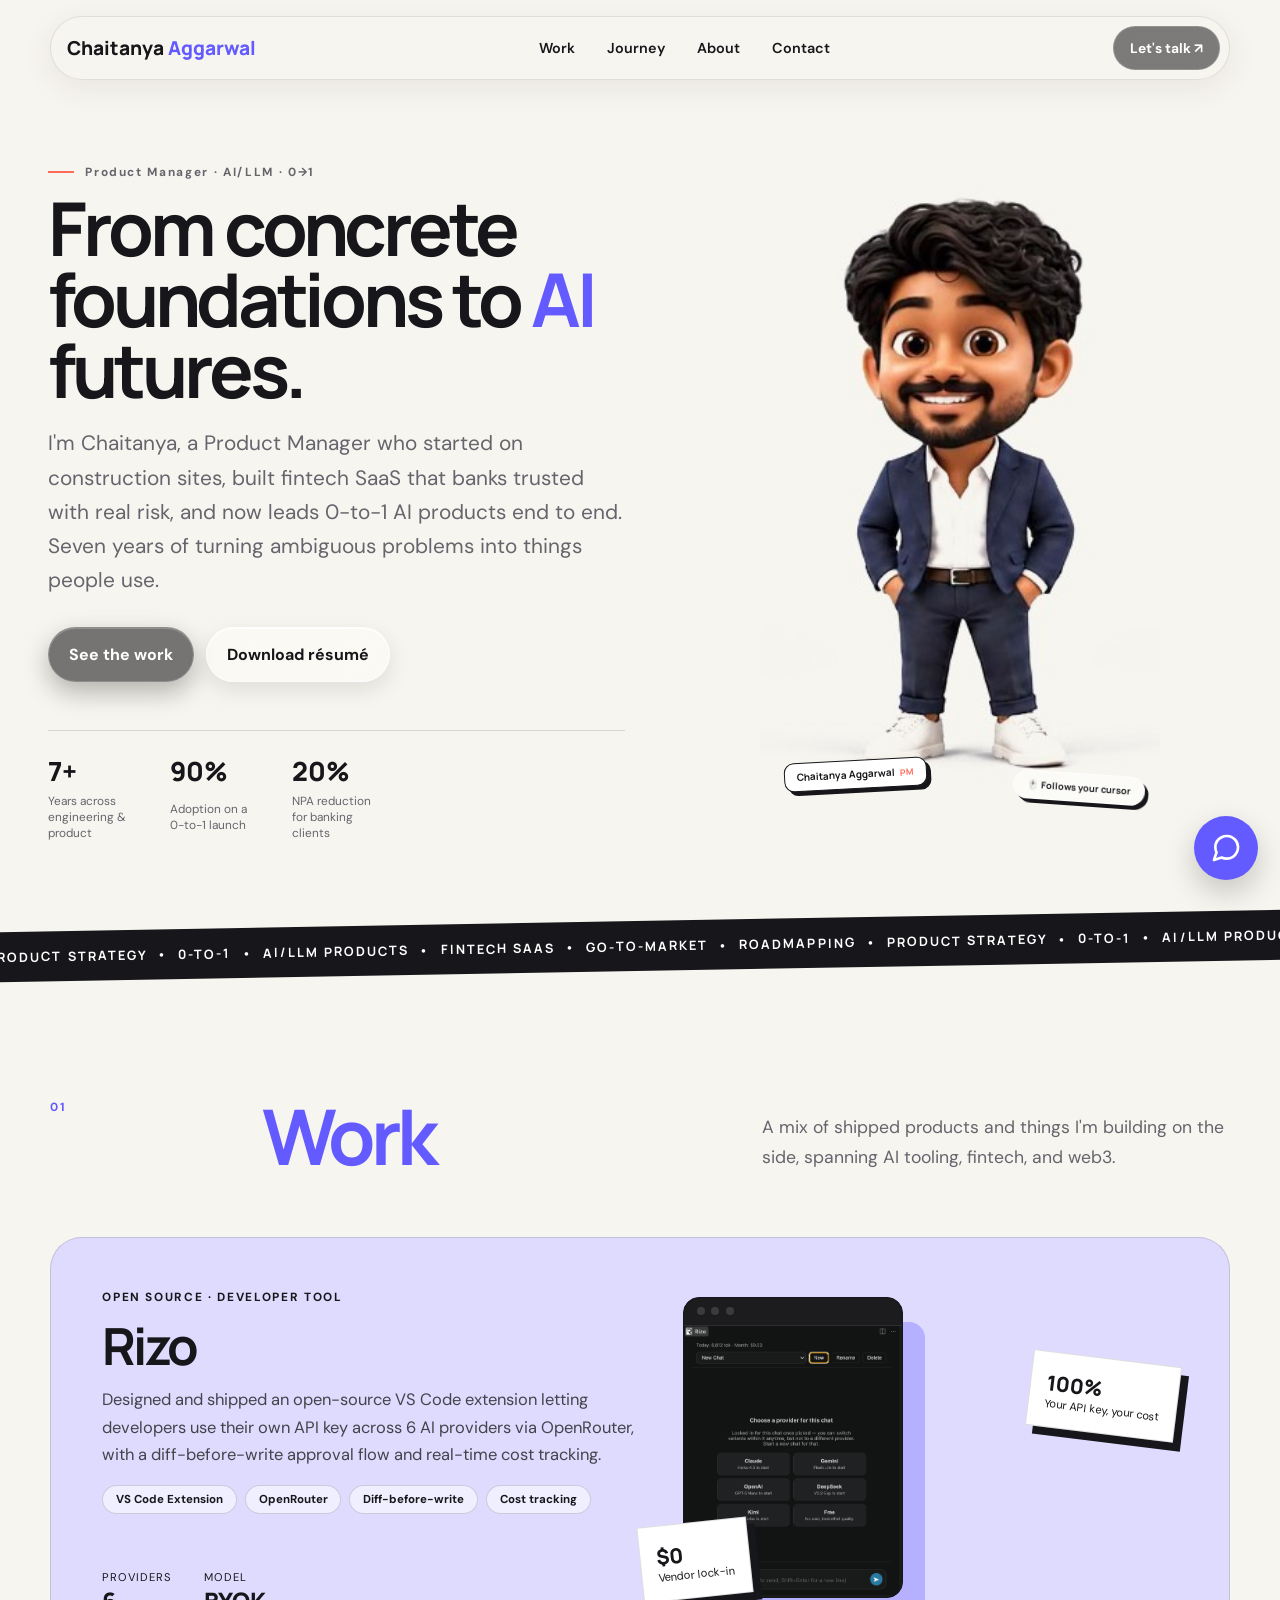
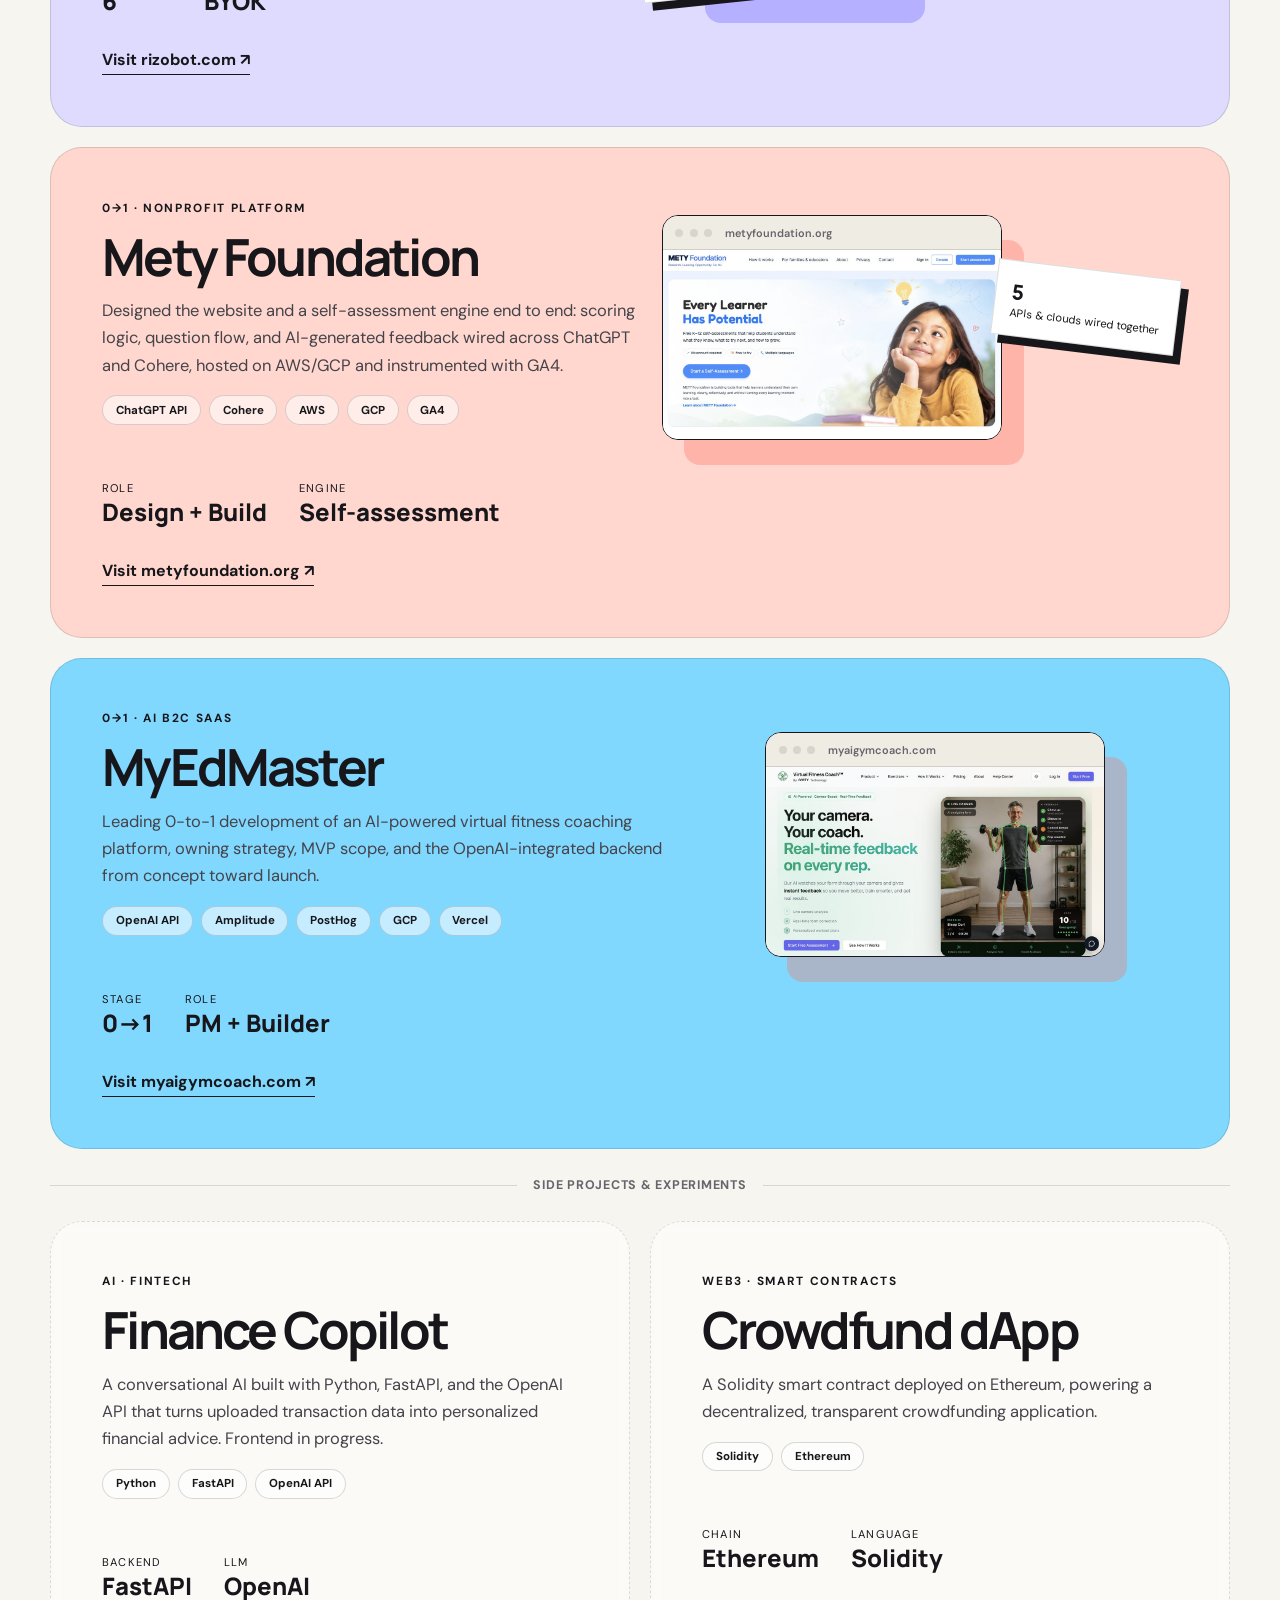
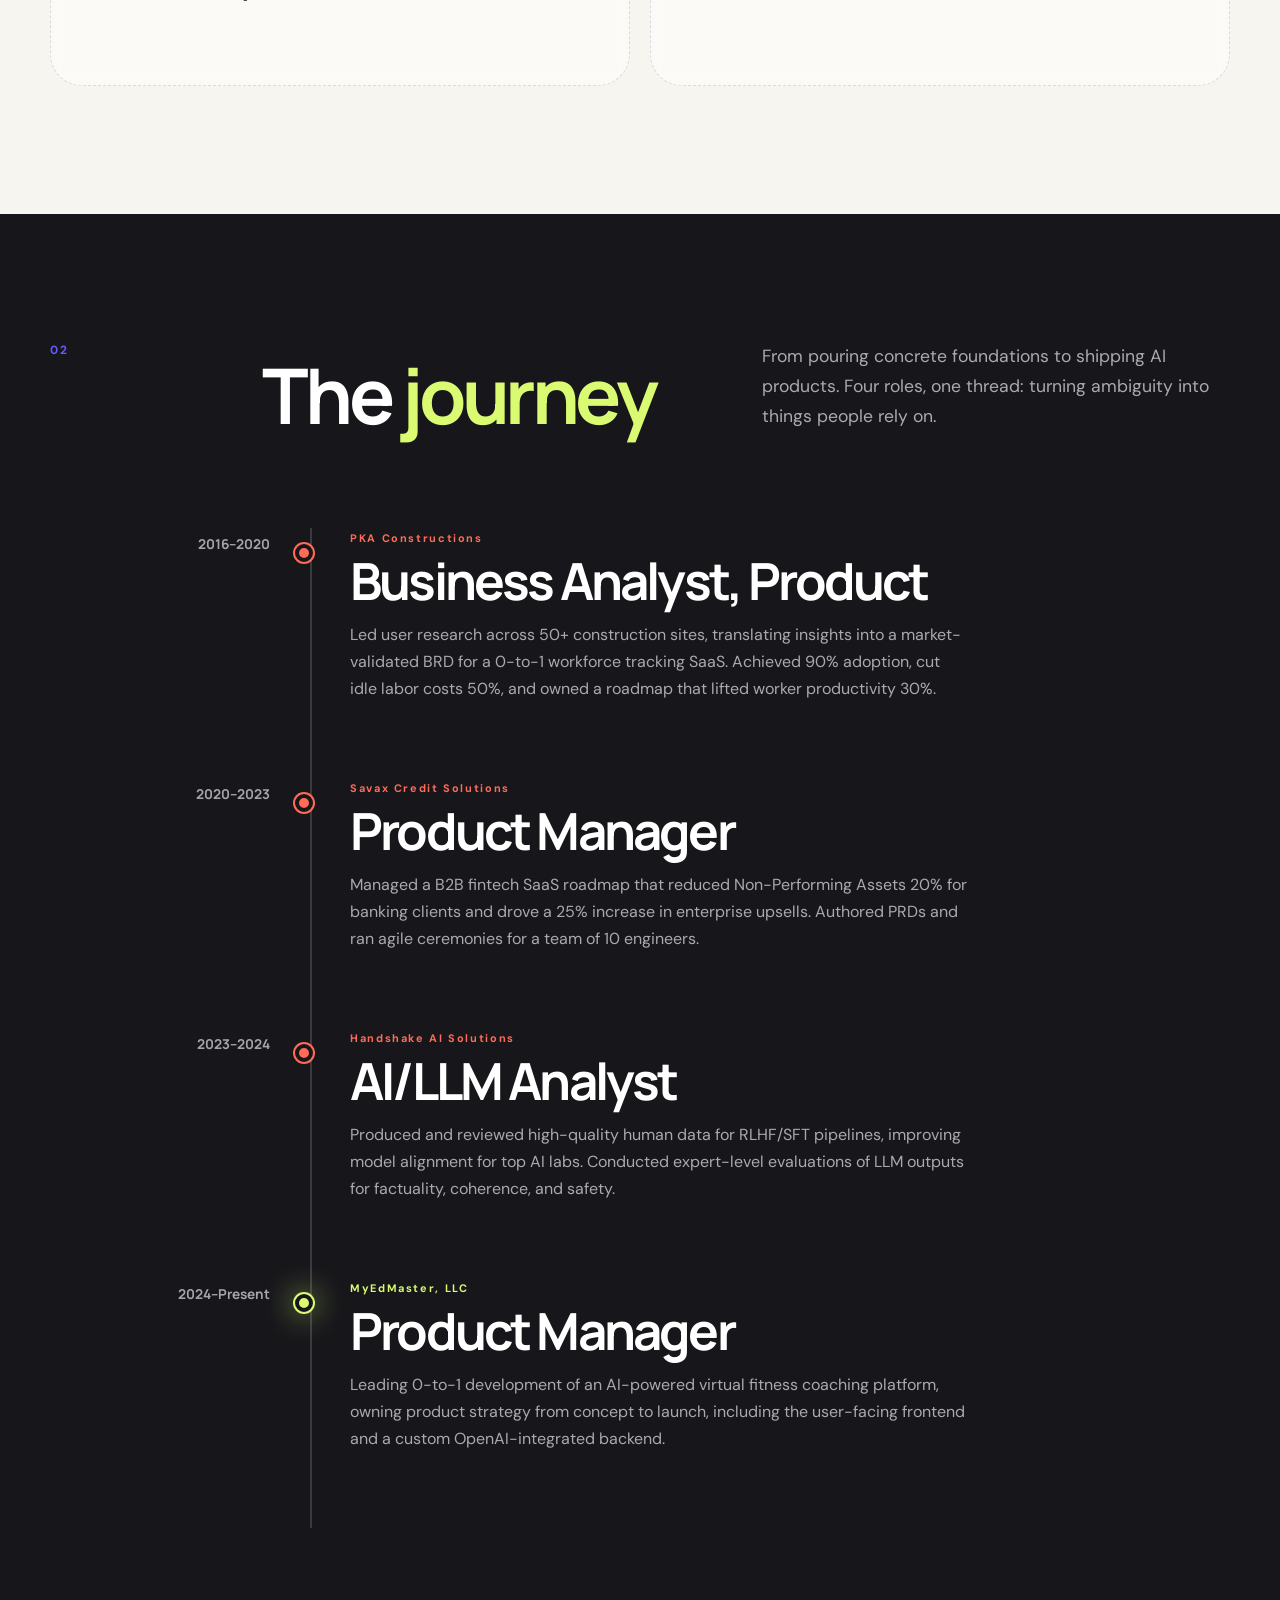
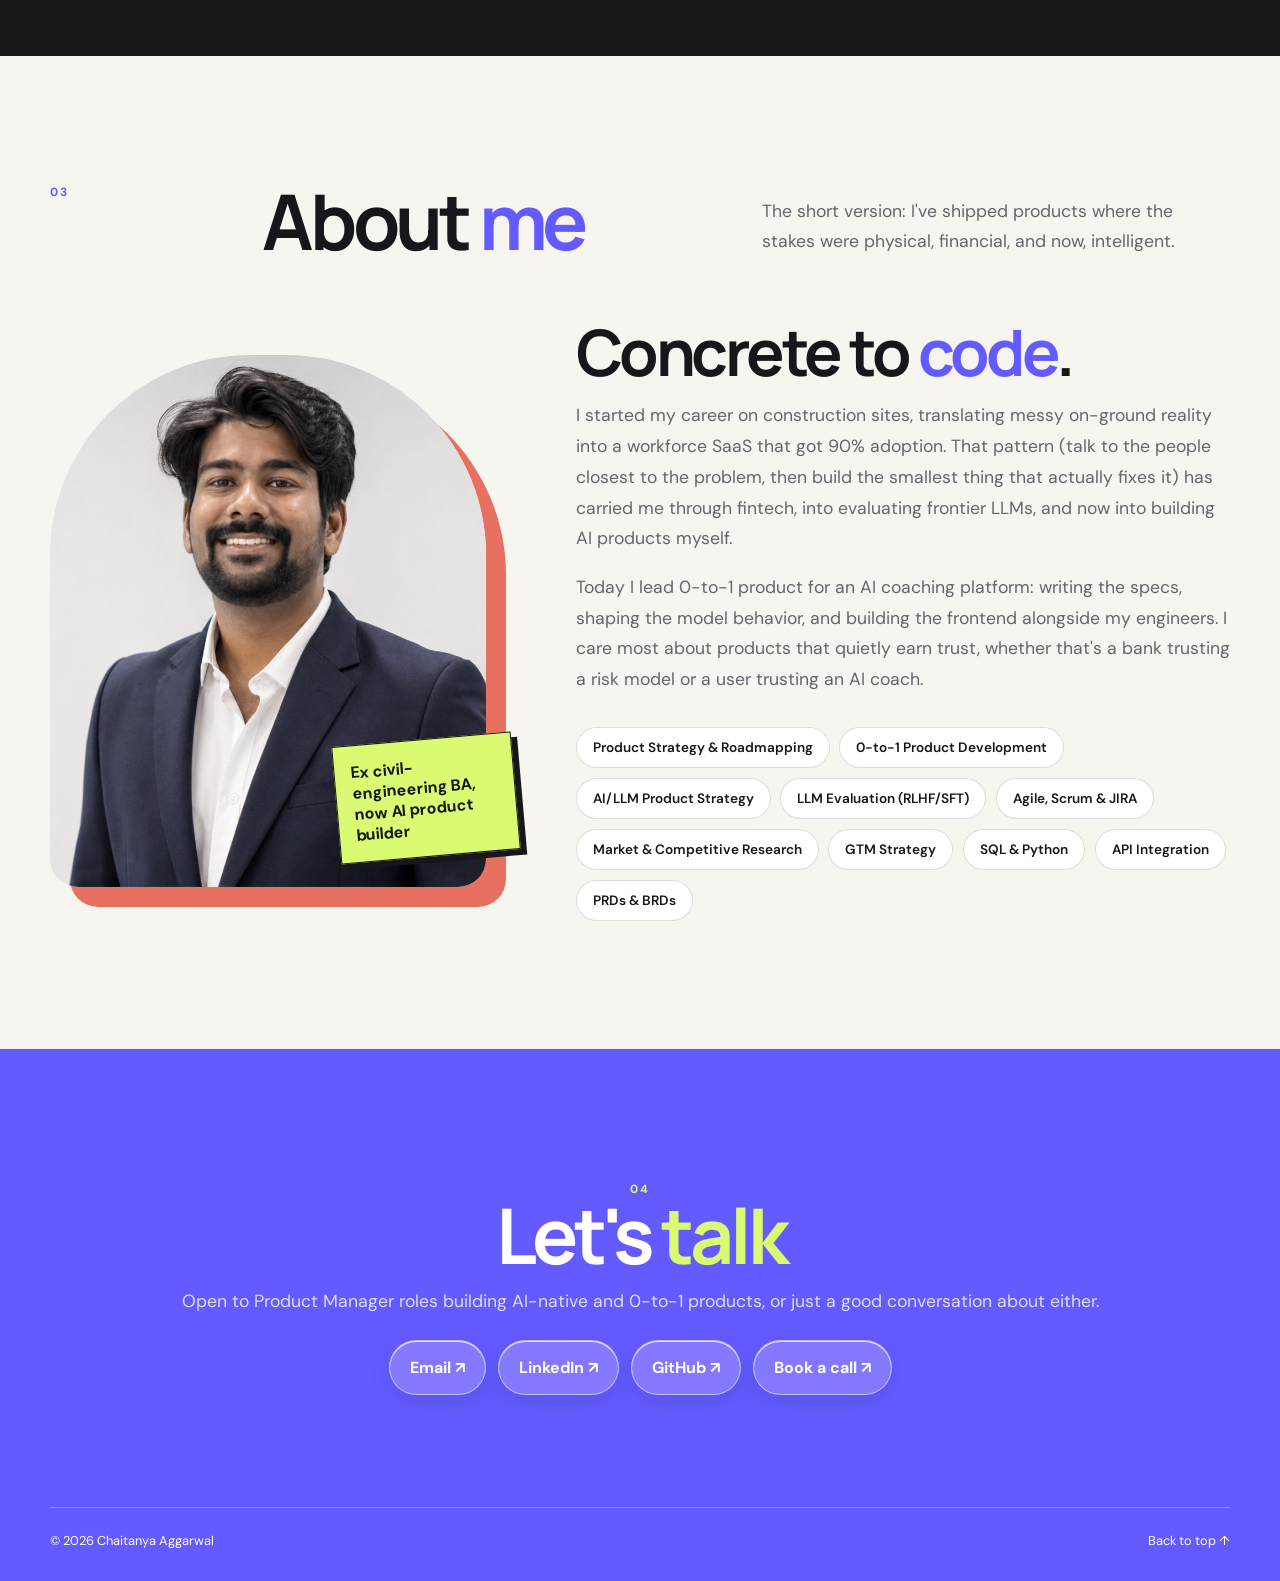
==== index.html @ 3ee5c3fc "Add cursor-tracking avatar, glass buttons, real project screenshots - Hero portrait replaced with a " ====
<!DOCTYPE html>
<html lang="en" class="no-js">
<head>
  <meta charset="utf-8">
  <meta name="viewport" content="width=device-width, initial-scale=1">
  <title>Chaitanya Aggarwal | Product Manager, AI-native products</title>
  <meta name="description" content="Product Manager with 7+ years leading AI-enabled, SaaS, fintech, and operational technology products from 0-to-1 through scale.">
  <meta property="og:type" content="website">
  <meta property="og:title" content="Chaitanya Aggarwal | Product Manager">
  <meta property="og:description" content="Product Manager with 7+ years leading AI-enabled, SaaS, fintech, and operational technology products from 0-to-1 through scale.">
  <meta property="og:image" content="assets/photo.jpg">
  <meta property="og:url" content="https://chaitanyaaggarwal.com">
  <meta name="twitter:card" content="summary">
  <link rel="icon" href="data:image/svg+xml,%3Csvg xmlns='http://www.w3.org/2000/svg' viewBox='0 0 100 100'%3E%3Crect width='100' height='100' rx='24' fill='%23635bff'/%3E%3Ctext x='50' y='68' font-size='52' font-family='sans-serif' font-weight='800' fill='%23fff' text-anchor='middle'%3ECA%3C/text%3E%3C/svg%3E">
  <link rel="preconnect" href="https://fonts.googleapis.com">
  <link rel="stylesheet" href="css/main.css">
  <script>document.documentElement.className = "js";</script>

  <!-- Google tag (gtag.js) -->
  <script async src="https://www.googletagmanager.com/gtag/js?id=G-TGH0EWDTE4"></script>
  <script>
    window.dataLayer = window.dataLayer || [];
    function gtag(){dataLayer.push(arguments);}
    gtag('js', new Date());
    gtag('config', 'G-TGH0EWDTE4');
  </script>
</head>
<body>

  <a class="skip-link" href="#main">Skip to content</a>

  <header class="site-header" id="top">
    <a class="logo" href="#top">Chaitanya<span> Aggarwal</span></a>
    <nav aria-label="Primary">
      <a href="#work">Work</a>
      <a href="#journey">Journey</a>
      <a href="#about">About</a>
      <a href="#contact">Contact</a>
    </nav>
    <a class="header-cta" href="https://calendly.com/chaitanyaaggarwal9/30min" target="_blank" rel="noopener">Let's talk <span aria-hidden="true">↗</span></a>
    <button class="hamburger" id="hamburger" aria-label="Open menu" aria-expanded="false" aria-controls="mobile-nav">
      <span></span><span></span><span></span>
    </button>
    <nav id="mobile-nav" aria-label="Mobile">
      <a href="#work">Work</a>
      <a href="#journey">Journey</a>
      <a href="#about">About</a>
      <a href="#contact">Contact</a>
      <a href="https://calendly.com/chaitanyaaggarwal9/30min" target="_blank" rel="noopener">Let's talk ↗</a>
    </nav>
  </header>

  <main id="main">

    <section class="hero">
      <div>
        <p class="kicker"><span></span> Product Manager · AI/LLM · 0→1</p>
        <h1>From concrete foundations to <em>AI</em> futures.</h1>
        <p class="hero-text">I'm Chaitanya, a Product Manager who started on construction sites, built fintech SaaS that banks trusted with real risk, and now leads 0-to-1 AI products end to end. Seven years of turning ambiguous problems into things people use.</p>
        <div class="hero-actions">
          <a class="button button-dark" href="#work">See the work</a>
          <a class="button button-light" href="assets/Chaitanya_Aggarwal_Resume.pdf" target="_blank" rel="noopener">Download résumé</a>
        </div>
        <ul class="proof">
          <li><strong>7+</strong><span>Years across engineering &amp; product</span></li>
          <li><strong>90%</strong><span>Adoption on a 0-to-1 launch</span></li>
          <li><strong>20%</strong><span>NPA reduction for banking clients</span></li>
        </ul>
      </div>
      <div class="hero-visual">
        <div class="avatar-frame">
          <div class="avatar-mask">
            <div class="avatar-stage" id="avatar-stage" role="img" aria-label="Animated 3D avatar of Chaitanya Aggarwal that turns to follow your cursor"></div>
          </div>
          <div class="avatar-tag">Chaitanya Aggarwal<span>PM</span></div>
          <div class="hero-hint" aria-hidden="true">🖱️ Follows your cursor</div>
        </div>
      </div>
    </section>

    <div class="marquee" aria-hidden="true">
      <div>PRODUCT STRATEGY&nbsp;&nbsp;•&nbsp;&nbsp;0-TO-1&nbsp;&nbsp;•&nbsp;&nbsp;AI/LLM PRODUCTS&nbsp;&nbsp;•&nbsp;&nbsp;FINTECH SAAS&nbsp;&nbsp;•&nbsp;&nbsp;GO-TO-MARKET&nbsp;&nbsp;•&nbsp;&nbsp;ROADMAPPING&nbsp;&nbsp;•&nbsp;&nbsp;PRODUCT STRATEGY&nbsp;&nbsp;•&nbsp;&nbsp;0-TO-1&nbsp;&nbsp;•&nbsp;&nbsp;AI/LLM PRODUCTS&nbsp;&nbsp;•&nbsp;&nbsp;FINTECH SAAS&nbsp;&nbsp;•&nbsp;&nbsp;GO-TO-MARKET&nbsp;&nbsp;•&nbsp;&nbsp;ROADMAPPING&nbsp;&nbsp;•&nbsp;&nbsp;</div>
    </div>

    <section id="work" class="section">
      <div class="section-intro">
        <span class="section-number">01</span>
        <h2><em>Work</em></h2>
        <p>A mix of shipped products and things I'm building on the side, spanning AI tooling, fintech, and web3.</p>
      </div>

      <div class="projects">
        <div class="project project-violet reveal">
          <div class="project-copy">
            <p class="project-tag">OPEN SOURCE · DEVELOPER TOOL</p>
            <h3>Rizo</h3>
            <p>Designed and shipped an open-source VS Code extension letting developers use their own API key across 6 AI providers via OpenRouter, with a diff-before-write approval flow and real-time cost tracking.</p>
            <ul class="stack">
              <li>VS Code Extension</li>
              <li>OpenRouter</li>
              <li>Diff-before-write</li>
              <li>Cost tracking</li>
            </ul>
            <dl>
              <div><dt>Providers</dt><dd>6</dd></div>
              <div><dt>Model</dt><dd>BYOK</dd></div>
            </dl>
            <a href="https://rizobot.com" target="_blank" rel="noopener">Visit rizobot.com ↗</a>
          </div>
          <div class="project-art">
            <div class="app-shot">
              <div class="browser-bar"><span></span><span></span><span></span></div>
              <img src="Public/images/Rizo-chat.png" alt="Rizo VS Code extension: choose a provider for a new chat" loading="lazy">
            </div>
            <div class="float-stat stat-one"><b>$0</b><span>Vendor lock-in</span></div>
            <div class="float-stat stat-two"><b>100%</b><span>Your API key, your cost</span></div>
          </div>
        </div>

        <div class="project project-coral reveal">
          <div class="project-copy">
            <p class="project-tag">0→1 · NONPROFIT PLATFORM</p>
            <h3>Mety Foundation</h3>
            <p>Designed the website and a self-assessment engine end to end: scoring logic, question flow, and AI-generated feedback wired across ChatGPT and Cohere, hosted on AWS/GCP and instrumented with GA4.</p>
            <ul class="stack">
              <li>ChatGPT API</li>
              <li>Cohere</li>
              <li>AWS</li>
              <li>GCP</li>
              <li>GA4</li>
            </ul>
            <dl>
              <div><dt>Role</dt><dd>Design + Build</dd></div>
              <div><dt>Engine</dt><dd>Self-assessment</dd></div>
            </dl>
            <a href="https://www.metyfoundation.org/" target="_blank" rel="noopener">Visit metyfoundation.org ↗</a>
          </div>
          <div class="project-art">
            <div class="browser-mock">
              <div class="browser-bar"><span></span><span></span><span></span><em>metyfoundation.org</em></div>
              <img src="Public/images/METY-SS-crop.jpg" alt="Mety Foundation homepage: Every Learner Has Potential" loading="lazy">
            </div>
            <div class="float-stat stat-two"><b>5</b><span>APIs &amp; clouds wired together</span></div>
          </div>
        </div>

        <div class="project project-blue reveal">
          <div class="project-copy">
            <p class="project-tag">0→1 · AI B2C SAAS</p>
            <h3>MyEdMaster</h3>
            <p>Leading 0-to-1 development of an AI-powered virtual fitness coaching platform, owning strategy, MVP scope, and the OpenAI-integrated backend from concept toward launch.</p>
            <ul class="stack">
              <li>OpenAI API</li>
              <li>Amplitude</li>
              <li>PostHog</li>
              <li>GCP</li>
              <li>Vercel</li>
            </ul>
            <dl>
              <div><dt>Stage</dt><dd>0→1</dd></div>
              <div><dt>Role</dt><dd>PM + Builder</dd></div>
            </dl>
            <a href="https://www.myaigymcoach.com/" target="_blank" rel="noopener">Visit myaigymcoach.com ↗</a>
          </div>
          <div class="project-art">
            <div class="browser-mock">
              <div class="browser-bar"><span></span><span></span><span></span><em>myaigymcoach.com</em></div>
              <img src="Public/images/AI-GYM-crop.jpg" alt="MyEdMaster virtual fitness coach: real-time AI form feedback" loading="lazy">
            </div>
          </div>
        </div>

        <div class="section-divider"><span>Side projects &amp; experiments</span></div>

        <div class="project-pair">
          <div class="project project-sand reveal">
            <div class="project-copy">
              <p class="project-tag">AI · FINTECH</p>
              <h3>Finance Copilot</h3>
              <p>A conversational AI built with Python, FastAPI, and the OpenAI API that turns uploaded transaction data into personalized financial advice. Frontend in progress.</p>
              <ul class="stack">
                <li>Python</li>
                <li>FastAPI</li>
                <li>OpenAI API</li>
              </ul>
              <dl>
                <div><dt>Backend</dt><dd>FastAPI</dd></div>
                <div><dt>LLM</dt><dd>OpenAI</dd></div>
              </dl>
            </div>
          </div>
          <div class="project project-sand reveal">
            <div class="project-copy">
              <p class="project-tag">WEB3 · SMART CONTRACTS</p>
              <h3>Crowdfund dApp</h3>
              <p>A Solidity smart contract deployed on Ethereum, powering a decentralized, transparent crowdfunding application.</p>
              <ul class="stack">
                <li>Solidity</li>
                <li>Ethereum</li>
              </ul>
              <dl>
                <div><dt>Chain</dt><dd>Ethereum</dd></div>
                <div><dt>Language</dt><dd>Solidity</dd></div>
              </dl>
            </div>
          </div>
        </div>
      </div>
    </section>

    <section id="journey" class="section journey">
      <div class="section-intro">
        <span class="section-number">02</span>
        <h2>The <em>journey</em></h2>
        <p>From pouring concrete foundations to shipping AI products. Four roles, one thread: turning ambiguity into things people rely on.</p>
      </div>

      <div class="timeline">
        <div class="timeline-progress" id="timeline-progress"><span></span></div>

        <div class="milestone reveal">
          <time>2016–2020</time>
          <span class="timeline-dot"></span>
          <div>
            <p>PKA Constructions</p>
            <h3>Business Analyst, Product</h3>
            <span>Led user research across 50+ construction sites, translating insights into a market-validated BRD for a 0-to-1 workforce tracking SaaS. Achieved 90% adoption, cut idle labor costs 50%, and owned a roadmap that lifted worker productivity 30%.</span>
          </div>
        </div>

        <div class="milestone reveal">
          <time>2020–2023</time>
          <span class="timeline-dot"></span>
          <div>
            <p>Savax Credit Solutions</p>
            <h3>Product Manager</h3>
            <span>Managed a B2B fintech SaaS roadmap that reduced Non-Performing Assets 20% for banking clients and drove a 25% increase in enterprise upsells. Authored PRDs and ran agile ceremonies for a team of 10 engineers.</span>
          </div>
        </div>

        <div class="milestone reveal">
          <time>2023–2024</time>
          <span class="timeline-dot"></span>
          <div>
            <p>Handshake AI Solutions</p>
            <h3>AI/LLM Analyst</h3>
            <span>Produced and reviewed high-quality human data for RLHF/SFT pipelines, improving model alignment for top AI labs. Conducted expert-level evaluations of LLM outputs for factuality, coherence, and safety.</span>
          </div>
        </div>

        <div class="milestone milestone-now reveal">
          <time>2024–Present</time>
          <span class="timeline-dot"></span>
          <div>
            <p>MyEdMaster, LLC</p>
            <h3>Product Manager</h3>
            <span>Leading 0-to-1 development of an AI-powered virtual fitness coaching platform, owning product strategy from concept to launch, including the user-facing frontend and a custom OpenAI-integrated backend.</span>
          </div>
        </div>
      </div>
    </section>

    <section id="about" class="section">
      <div class="section-intro">
        <span class="section-number">03</span>
        <h2>About <em>me</em></h2>
        <p>The short version: I've shipped products where the stakes were physical, financial, and now, intelligent.</p>
      </div>

      <div class="about reveal">
        <div class="about-photo">
          <img src="assets/photo.jpg" alt="Chaitanya Aggarwal">
          <span>Ex civil-engineering BA, now AI product builder</span>
        </div>
        <div class="about-copy">
          <h2>Concrete to <em>code</em>.</h2>
          <p>I started my career on construction sites, translating messy on-ground reality into a workforce SaaS that got 90% adoption. That pattern (talk to the people closest to the problem, then build the smallest thing that actually fixes it) has carried me through fintech, into evaluating frontier LLMs, and now into building AI products myself.</p>
          <p>Today I lead 0-to-1 product for an AI coaching platform: writing the specs, shaping the model behavior, and building the frontend alongside my engineers. I care most about products that quietly earn trust, whether that's a bank trusting a risk model or a user trusting an AI coach.</p>
          <div class="interest-list">
            <span>Product Strategy &amp; Roadmapping</span>
            <span>0-to-1 Product Development</span>
            <span>AI/LLM Product Strategy</span>
            <span>LLM Evaluation (RLHF/SFT)</span>
            <span>Agile, Scrum &amp; JIRA</span>
            <span>Market &amp; Competitive Research</span>
            <span>GTM Strategy</span>
            <span>SQL &amp; Python</span>
            <span>API Integration</span>
            <span>PRDs &amp; BRDs</span>
          </div>
        </div>
      </div>
    </section>

    <section id="contact" class="section contact">
      <span class="section-number">04</span>
      <h2>Let's <em>talk</em></h2>
      <p>Open to Product Manager roles building AI-native and 0-to-1 products, or just a good conversation about either.</p>
      <div class="contact-links">
        <a class="button button-light" href="mailto:chaitanyaaggarwal9@gmail.com">Email ↗</a>
        <a class="button button-light" href="https://linkedin.com/in/chaitanyaagg" target="_blank" rel="noopener">LinkedIn ↗</a>
        <a class="button button-light" href="https://github.com/chaitanyaaggarwal9" target="_blank" rel="noopener">GitHub ↗</a>
        <a class="button button-light" href="https://calendly.com/chaitanyaaggarwal9/30min" target="_blank" rel="noopener">Book a call ↗</a>
      </div>
      <footer>
        <span>&copy; <span id="year">2026</span> Chaitanya Aggarwal</span>
        <a href="#top">Back to top ↑</a>
      </footer>
    </section>

  </main>

  <div class="assistant">
    <button class="assistant-trigger" id="assistant-trigger" aria-expanded="false" aria-controls="assistant-panel" aria-label="Open chat assistant">
      <svg viewBox="0 0 24 24" fill="none" stroke="currentColor" stroke-width="2" stroke-linecap="round" stroke-linejoin="round"><path d="M21 11.5a8.38 8.38 0 0 1-.9 3.8 8.5 8.5 0 0 1-7.6 4.7 8.38 8.38 0 0 1-3.8-.9L3 21l1.9-5.7a8.38 8.38 0 0 1-.9-3.8 8.5 8.5 0 0 1 4.7-7.6 8.38 8.38 0 0 1 3.8-.9h.5a8.48 8.48 0 0 1 8 8v.5z"/></svg>
    </button>
    <div class="assistant-panel" id="assistant-panel" hidden>
      <div class="assistant-top">
        <div><strong>Ask about Chaitanya</strong><span>Quick answers, no waiting</span></div>
        <button id="assistant-close" aria-label="Close chat">×</button>
      </div>
      <div class="assistant-messages" id="assistant-messages">
        <div class="clip-mini" aria-hidden="true">💬</div>
        <p class="assistant-bubble">Hey! I'm a quick FAQ bot. Tap a question below, or email Chaitanya directly.</p>
      </div>
      <div class="quick-prompts" id="quick-prompts">
        <button type="button" data-q="experience">What's your experience?</button>
        <button type="button" data-q="building">What are you building now?</button>
        <button type="button" data-q="strengths">What are you great at?</button>
        <button type="button" data-q="contact">How do I reach you?</button>
      </div>
    </div>
  </div>

  <script src="js/main.js" defer></script>
</body>
</html>
---- css/main.css ----
@import url('https://fonts.googleapis.com/css2?family=DM+Sans:wght@400;500;600;700&family=Manrope:wght@500;600;700;800&display=swap');

:root{--paper:#f7f5ef;--ink:#17171b;--muted:#66646c;--violet:#635bff;--coral:#ff6b57;--lime:#dafa72;--blue:#80d8ff;--line:rgba(23,23,27,.14);--white:#fff;--shadow:0 22px 60px rgba(43,36,30,.14);--radius:32px;--display:"Manrope",sans-serif;--body:"DM Sans",sans-serif}
*{box-sizing:border-box}html{scroll-behavior:smooth}body{margin:0;background:var(--paper);color:var(--ink);font-family:var(--body);overflow-x:hidden}a{color:inherit;text-decoration:none}button{font:inherit;color:inherit}img{display:block;max-width:100%}.skip-link{position:fixed;left:1rem;top:-5rem;z-index:100;padding:.75rem 1rem;background:var(--ink);color:white;border-radius:10px}.skip-link:focus{top:1rem}
.site-header{position:fixed;z-index:50;top:1rem;left:50%;transform:translateX(-50%);width:min(1180px,calc(100% - 2rem));height:64px;padding:.5rem .55rem .5rem 1rem;display:flex;align-items:center;justify-content:space-between;border:1px solid rgba(23,23,27,.1);border-radius:999px;background:rgba(247,245,239,.83);backdrop-filter:blur(18px);box-shadow:0 8px 30px rgba(50,45,40,.08)}.logo{font:800 1.2rem var(--display)}.logo span,h1 em,h2 em{color:var(--violet);font-style:normal}.site-header nav{display:flex;gap:2rem;font-size:.9rem;font-weight:600}.site-header nav a{transition:color .2s}.site-header nav a:hover{color:var(--violet)}.header-cta{padding:.75rem 1rem;background:rgba(23,23,27,.55);backdrop-filter:blur(16px) saturate(180%);-webkit-backdrop-filter:blur(16px) saturate(180%);border:1px solid rgba(255,255,255,.18);color:white;border-radius:999px;font-size:.86rem;font-weight:700;transition:transform .2s}.header-cta:hover{transform:translateY(-2px)}#mobile-nav{display:none}
.hero{min-height:100vh;max-width:1280px;margin:auto;padding:9.5rem 3rem 5rem;display:grid;grid-template-columns:1.03fr .97fr;gap:4rem;align-items:center}.kicker,.section-number,.project-tag{font-size:.74rem;letter-spacing:.14em;font-weight:700}.kicker{display:flex;align-items:center;gap:.7rem;color:var(--muted)}.kicker span{width:26px;height:2px;background:var(--coral)}h1,h2,h3{font-family:var(--display);letter-spacing:-.055em;margin:0;line-height:.96}h1{font-size:clamp(3.2rem,5.8vw,5.8rem)}h2{font-size:clamp(3rem,6vw,6rem)}h3{font-size:clamp(2rem,4vw,4rem)}.hero-text{max-width:610px;color:var(--muted);font-size:clamp(1.05rem,1.7vw,1.3rem);line-height:1.65}.hero-actions,.contact-links{display:flex;flex-wrap:wrap;gap:.75rem;margin-top:1.8rem}.button{position:relative;display:inline-flex;justify-content:center;align-items:center;gap:1rem;padding:1rem 1.25rem;border-radius:999px;border:1px solid rgba(255,255,255,.6);font-weight:700;background:rgba(255,255,255,.38);backdrop-filter:blur(20px) saturate(180%);-webkit-backdrop-filter:blur(20px) saturate(180%);box-shadow:0 1px 0 rgba(255,255,255,.85) inset,0 8px 22px rgba(23,23,27,.1);transition:transform .2s,box-shadow .2s,background .2s}.button:hover{transform:translateY(-3px);box-shadow:0 1px 0 rgba(255,255,255,.9) inset,0 14px 30px rgba(23,23,27,.16)}.button-dark{background:rgba(23,23,27,.58);color:white;border-color:rgba(255,255,255,.18);box-shadow:0 1px 0 rgba(255,255,255,.2) inset,0 10px 26px rgba(0,0,0,.28)}.button-light{background:rgba(255,255,255,.45)}.proof{list-style:none;margin:3rem 0 0;padding:1.4rem 0 0;display:flex;gap:2rem;border-top:1px solid var(--line)}.proof li{display:grid;gap:.25rem}.proof strong{font:800 1.65rem var(--display)}.proof span{font-size:.74rem;color:var(--muted);max-width:90px}
.hero-visual{position:relative;min-height:620px;perspective:1000px;display:flex;align-items:center;justify-content:center}.avatar-frame{position:relative;width:min(400px,86%)}.avatar-mask{width:100%;aspect-ratio:288/490;overflow:hidden;background:var(--paper)}.avatar-stage{--frame:31;width:100%;height:100%;background-repeat:no-repeat;background-size:6400% 100%;background-position:calc(var(--frame)/63*100%) 0;background-image:url('../Public/images/avatar-sprite.jpg')}.avatar-tag{position:absolute;z-index:4;left:6%;bottom:7%;padding:.4rem .75rem;background:white;border:1px solid var(--ink);box-shadow:4px 4px 0 var(--ink);border-radius:10px;font:700 .62rem var(--display);transform:rotate(-3deg)}.avatar-tag span{color:var(--coral);margin-left:.3rem;font-size:.56rem}.hero-hint{position:absolute;z-index:4;right:4%;bottom:5%;padding:.45rem .8rem;background:rgba(255,255,255,.55);backdrop-filter:blur(14px) saturate(180%);-webkit-backdrop-filter:blur(14px) saturate(180%);border:1px solid rgba(255,255,255,.7);box-shadow:4px 4px 0 var(--ink);border-radius:999px;font:700 .58rem var(--display);transform:rotate(4deg)}
.marquee{overflow:hidden;padding:1rem 0;background:var(--ink);color:white;white-space:nowrap;transform:rotate(-1deg);width:102%;margin-left:-1%}.marquee div{width:max-content;font:700 .8rem var(--display);letter-spacing:.16em;animation:marquee 28s linear infinite}@keyframes marquee{to{transform:translateX(-50%)}}
.section{padding:8rem max(2rem,calc((100vw - 1180px)/2))}.section-intro{display:grid;grid-template-columns:180px 1fr 1fr;gap:2rem;align-items:end;margin-bottom:4rem}.section-number{color:var(--violet);align-self:start}.section-intro>p:last-child{color:var(--muted);font-size:1.1rem;line-height:1.7;margin:0}.projects{display:grid;gap:1.25rem}.project{border:1px solid var(--line);border-radius:var(--radius);overflow:hidden;padding:clamp(1.5rem,4vw,3.5rem);min-height:450px}.project-violet{background:#dedbff;display:grid;grid-template-columns:1fr 1fr}.project-coral{background:#ffd7cf;display:grid;grid-template-columns:1fr 1fr}.project-lime{background:var(--lime)}.project-blue{background:var(--blue);display:grid;grid-template-columns:1.2fr .8fr;align-items:end}.project-sand{background:rgba(255,255,255,.5);border:1px dashed var(--line);backdrop-filter:blur(6px)}.project-pair{display:grid;grid-template-columns:1fr 1fr;gap:1.25rem}.stack{display:flex;flex-wrap:wrap;gap:.5rem;list-style:none;margin:0 0 1.5rem;padding:0}.stack li{padding:.4rem .8rem;border:1px solid rgba(23,23,27,.16);border-radius:999px;background:rgba(255,255,255,.55);font-size:.72rem;font-weight:700}.section-divider{display:flex;align-items:center;gap:1rem;margin:.5rem 0 .5rem;color:var(--muted);font-size:.78rem;font-weight:700;letter-spacing:.06em;text-transform:uppercase}.section-divider:before,.section-divider:after{content:"";flex:1;height:1px;background:var(--line)}.project-copy{position:relative;z-index:2;display:flex;flex-direction:column;align-items:flex-start}.project-tag{margin:0 0 1rem}.project-copy>p:not(.project-tag){max-width:570px;color:#44434a;line-height:1.65;font-size:1.03rem}.project dl{display:flex;gap:2rem;margin:2rem 0}.project dl div{display:grid}.project dt{font-size:.7rem;text-transform:uppercase;letter-spacing:.1em}.project dd{margin:0;font:800 1.5rem var(--display)}.project a{margin-top:auto;padding-bottom:.25rem;border-bottom:1px solid;font-weight:700}.project-art{position:relative;min-height:380px}.browser-mock{position:absolute;width:min(340px,94%);left:4%;top:4%;border:1px solid var(--ink);border-radius:16px;background:#faf9f5;box-shadow:22px 25px 0 rgba(255,107,87,.32);overflow:hidden}.browser-bar{display:flex;align-items:center;gap:.4rem;padding:.6rem .8rem;background:#efece4;border-bottom:1px solid var(--line)}.browser-bar span{width:8px;height:8px;border-radius:50%;background:#d8d5cc}.browser-bar em{margin-left:.4rem;font-style:normal;font-size:.68rem;color:var(--muted);font-weight:600}.browser-mock img{display:block;width:100%;height:auto}.app-shot{position:absolute;width:min(220px,72%);left:8%;top:2%;border:1px solid var(--ink);border-radius:16px;background:#0b0b0d;box-shadow:22px 25px 0 rgba(99,91,255,.34);overflow:hidden}.app-shot .browser-bar{background:#1c1c1f;border-bottom-color:rgba(255,255,255,.08)}.app-shot .browser-bar span{background:#3a3a3f}.app-shot img{display:block;width:100%;height:auto}.float-stat{position:absolute;z-index:2;padding:1rem;background:white;border:1px solid var(--line);box-shadow:8px 8px 0 var(--ink);transform:rotate(-6deg)}.float-stat b,.float-stat span{display:block}.float-stat b{font:800 1.3rem var(--display)}.float-stat span{font-size:.7rem}.stat-one{left:0;bottom:20%}.stat-two{right:0;top:18%;transform:rotate(7deg)}
.journey{background:var(--ink);color:white}.journey .section-intro>p:last-child{color:#aaa9b0}.journey h2 em{color:var(--lime)}.timeline{position:relative;max-width:980px;margin:0 auto;padding-top:2rem}.timeline-progress{position:absolute;left:160px;top:2rem;bottom:0;width:2px;background:#3b3a40}.timeline-progress span{display:block;width:100%;height:var(--timeline-progress,0%);background:linear-gradient(var(--coral),var(--lime));box-shadow:0 0 20px var(--lime)}.milestone{position:relative;display:grid;grid-template-columns:120px 30px 1fr;gap:25px;min-height:250px}.milestone time{font:700 .85rem var(--display);color:#a7a5ac;text-align:right;padding-top:.45rem}.timeline-dot{z-index:2;width:18px;height:18px;margin-top:.35rem;border-radius:50%;border:4px solid var(--ink);background:var(--coral);box-shadow:0 0 0 2px var(--coral)}.milestone>div:last-child{padding-bottom:4rem}.milestone p{margin:.2rem 0 .7rem;color:var(--coral);font-size:.68rem;letter-spacing:.15em;font-weight:700}.milestone h3{font-size:clamp(1.8rem,4vw,3.5rem)}.milestone span{display:block;max-width:620px;margin-top:1rem;color:#aaa9b0;line-height:1.7}.milestone-now .timeline-dot{background:var(--lime);box-shadow:0 0 0 2px var(--lime),0 0 30px var(--lime)}.milestone-now p{color:var(--lime)}
.about{display:grid;grid-template-columns:.8fr 1.2fr;gap:7vw;align-items:center}.about-photo{position:relative}.about-photo img{aspect-ratio:.82;object-fit:cover;object-position:top;border-radius:200px 200px 28px 28px;filter:saturate(.8);box-shadow:20px 20px 0 var(--coral)}.about-photo span{position:absolute;right:-30px;bottom:30px;max-width:180px;padding:1rem;background:var(--lime);border:1px solid var(--ink);box-shadow:6px 6px 0 var(--ink);font-weight:700;transform:rotate(-5deg)}.about-copy h2{font-size:clamp(2.8rem,5vw,5rem)}.about-copy>p:not(.section-number){font-size:1.1rem;line-height:1.75;color:var(--muted)}.interest-list{display:flex;flex-wrap:wrap;gap:.6rem;margin-top:2rem}.interest-list span{padding:.7rem 1rem;border:1px solid var(--line);border-radius:999px;background:white;font-size:.85rem;font-weight:600}
.contact{text-align:center;background:var(--violet);color:white;padding-bottom:2rem}.contact .section-number{color:var(--lime)}.contact h2 em{color:var(--lime)}.contact>p:not(.section-number){font-size:1.1rem;color:#dedcff}.contact-links{justify-content:center}.contact .button-light{background:rgba(255,255,255,.22);border-color:rgba(255,255,255,.5);color:white}.contact footer{display:flex;justify-content:space-between;margin-top:7rem;padding-top:1.5rem;border-top:1px solid rgba(255,255,255,.3);font-size:.8rem}
.assistant{position:fixed;z-index:60;right:22px;bottom:20px}.assistant-trigger{position:relative;width:64px;height:64px;border:0;border-radius:50%;background:var(--violet);color:var(--white);display:grid;place-items:center;box-shadow:0 12px 30px rgba(0,0,0,.2);cursor:pointer;transition:transform .2s}.assistant-trigger:hover{transform:scale(1.1)}.assistant-trigger svg{width:32px;height:32px}.assistant-panel{position:absolute;right:0;bottom:104px;width:min(360px,calc(100vw - 30px));padding:1rem;border:1px solid var(--ink);border-radius:22px;background:#fffdf7;box-shadow:12px 12px 0 var(--ink)}.assistant-panel[hidden]{display:none}.assistant-top{display:flex;align-items:center;justify-content:space-between;padding-bottom:.8rem;border-bottom:1px solid var(--line)}.assistant-top>div{display:grid}.assistant-top span{font-size:.7rem;color:var(--muted)}.assistant-top button{border:0;background:transparent;font-size:1.5rem;cursor:pointer}.assistant-messages{min-height:100px;padding:1rem 0;display:grid;grid-template-columns:30px 1fr;gap:.6rem;align-items:start}.clip-mini{display:grid;place-items:center;width:28px;height:28px;border-radius:50%;background:var(--lime)}.assistant-bubble{margin:0;padding:.8rem;background:#efede7;border-radius:5px 14px 14px 14px;font-size:.86rem;line-height:1.45}.speak-button{margin-left:36px;border:0;background:transparent;color:var(--violet);font-size:.76rem;font-weight:700;cursor:pointer}.quick-prompts{display:flex;flex-wrap:wrap;gap:.45rem;margin-top:1rem}.quick-prompts button{padding:.55rem .7rem;border:1px solid var(--line);border-radius:999px;background:white;font-size:.73rem;cursor:pointer}.quick-prompts button:hover{border-color:var(--violet);color:var(--violet)}
.reveal{opacity:0;transform:translateY(30px);transition:opacity .7s ease,transform .7s ease}.reveal.visible{opacity:1;transform:none}

.site-header .hamburger{display:none;flex-direction:column;justify-content:space-around;width:28px;height:22px;background:transparent;border:none;cursor:pointer;padding:0}.site-header .hamburger span{display:block;height:2px;width:100%;background:var(--ink);border-radius:2px;transition:all .3s ease-in-out}.site-header .hamburger.is-active span:nth-child(1){transform:rotate(45deg) translate(5px,5px)}.site-header .hamburger.is-active span:nth-child(2){opacity:0}.site-header .hamburger.is-active span:nth-child(3){transform:rotate(-45deg) translate(5px,-5px)}.site-header #mobile-nav.is-active{display:flex;flex-direction:column;position:absolute;top:100%;left:0;width:100%;background:var(--paper);border-top:1px solid var(--line);padding:1rem 0;box-shadow:0 8px 30px rgba(50,45,40,.08);border-radius:0 0 10px 10px}.site-header #mobile-nav a{padding:.8rem 1.5rem;width:100%;text-align:center}.site-header #mobile-nav a:hover{background:var(--violet);color:white}@media(max-width:900px){.site-header .hamburger{display:flex}.site-header nav{display:none}.hero{grid-template-columns:1fr;padding:8.5rem 1.5rem 4rem}.hero-visual{min-height:560px;max-width:620px;width:100%;margin:auto}.section{padding:6rem 1.5rem}.section-intro{grid-template-columns:1fr;gap:1rem}.project-violet,.project-coral,.project-blue,.about{grid-template-columns:1fr}.project-pair{grid-template-columns:1fr}.project-art{margin-top:2rem}.about-photo{max-width:440px}}
@media(max-width:480px){.header-cta{display:none}}
@media(max-width:600px){.site-header{height:58px}.header-cta{padding:.7rem}.hero{padding-top:7.5rem}.hero-visual{min-height:440px}.avatar-frame{width:92%}.browser-mock{left:6%}.machine{width:240px}.orbit-b{inset:32px}.core{inset:78px}.label-learn{bottom:12%}.proof{gap:1rem}.proof strong{font-size:1.35rem}.project{min-height:auto;border-radius:24px}.project dl{gap:1rem;flex-wrap:wrap}.project-art{min-height:340px}.timeline-progress{left:88px}.milestone{grid-template-columns:55px 20px 1fr;gap:13px;min-height:280px}.milestone time{font-size:.7rem}.about{gap:4rem}.about-photo span{right:-4px}.contact footer{gap:1rem}.assistant{right:12px;bottom:12px}.assistant-trigger{width:74px;height:74px}.clip-face{left:21px;top:8px}.assistant-panel{bottom:88px}.assistant-status{display:none}}
@media(prefers-reduced-motion:reduce){html{scroll-behavior:auto}*,*:before,*:after{animation-duration:.01ms!important;animation-iteration-count:1!important;transition-duration:.01ms!important}.reveal{opacity:1;transform:none}}
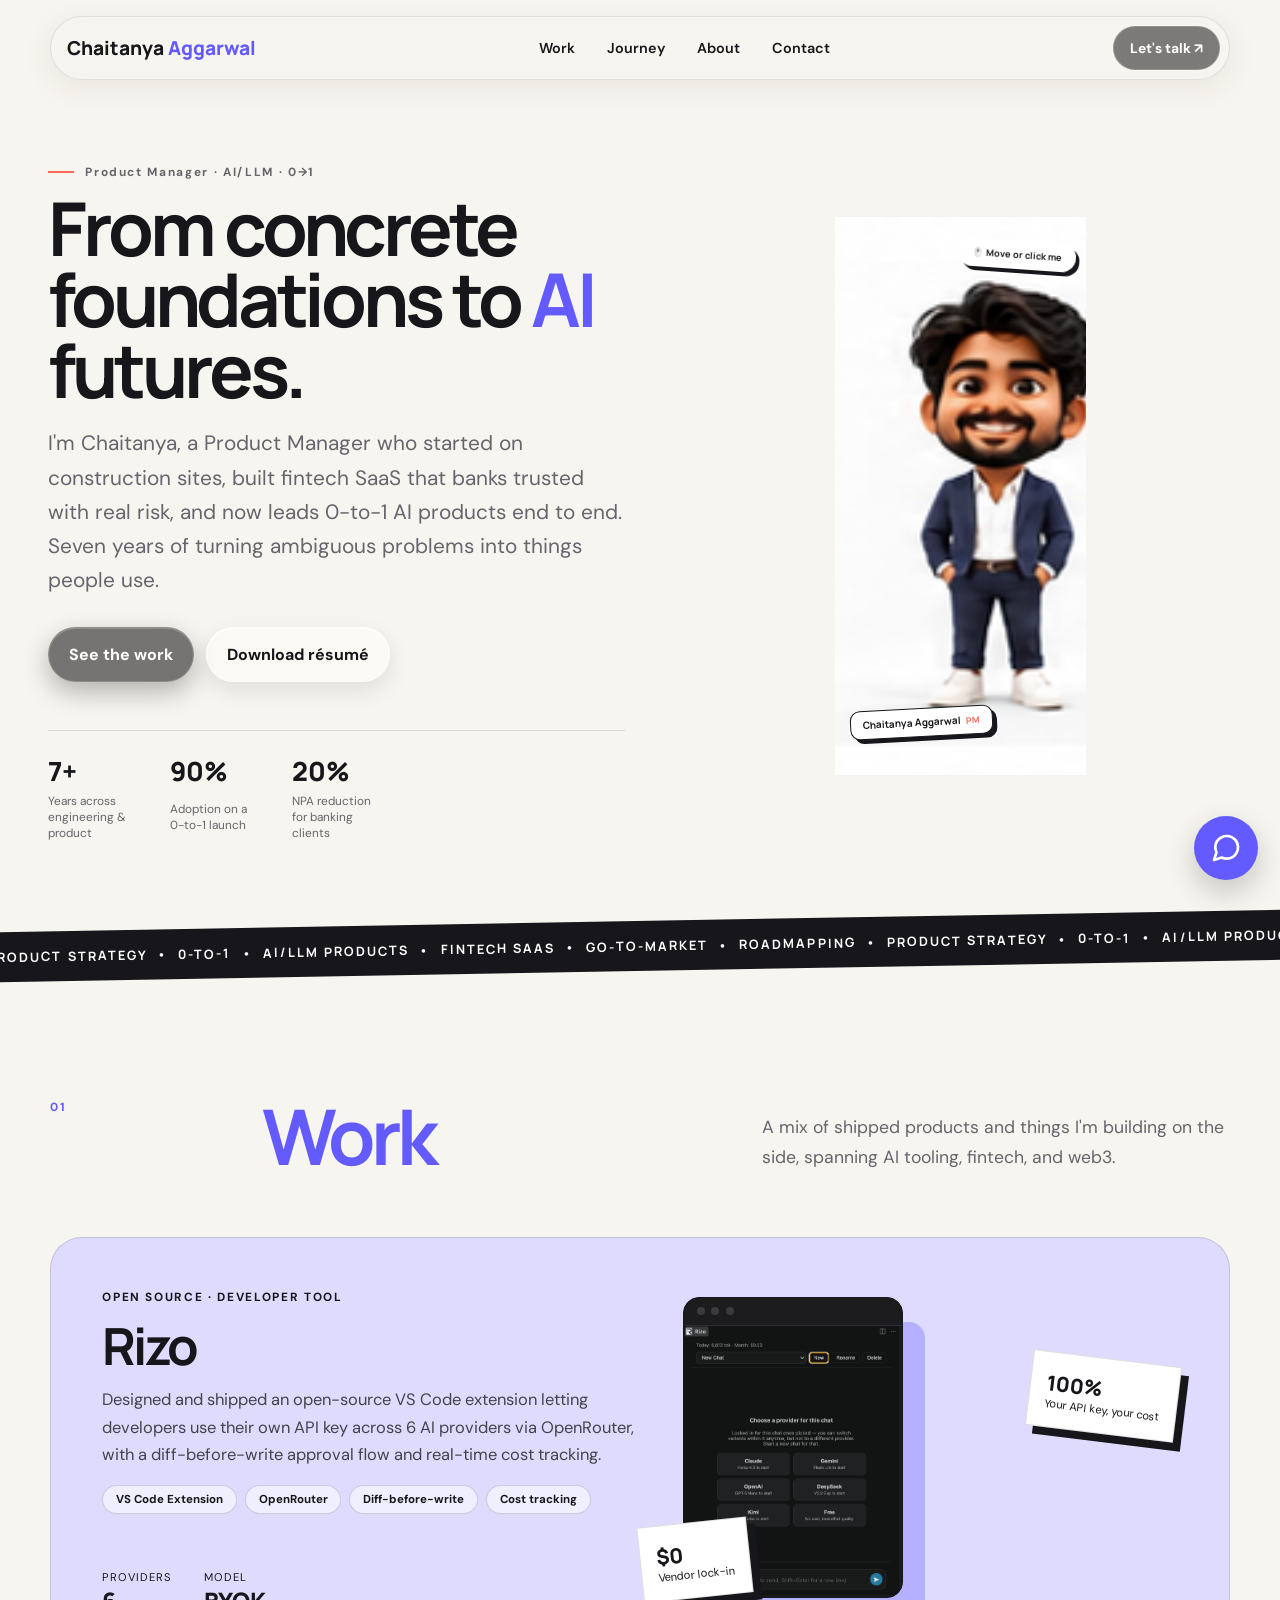
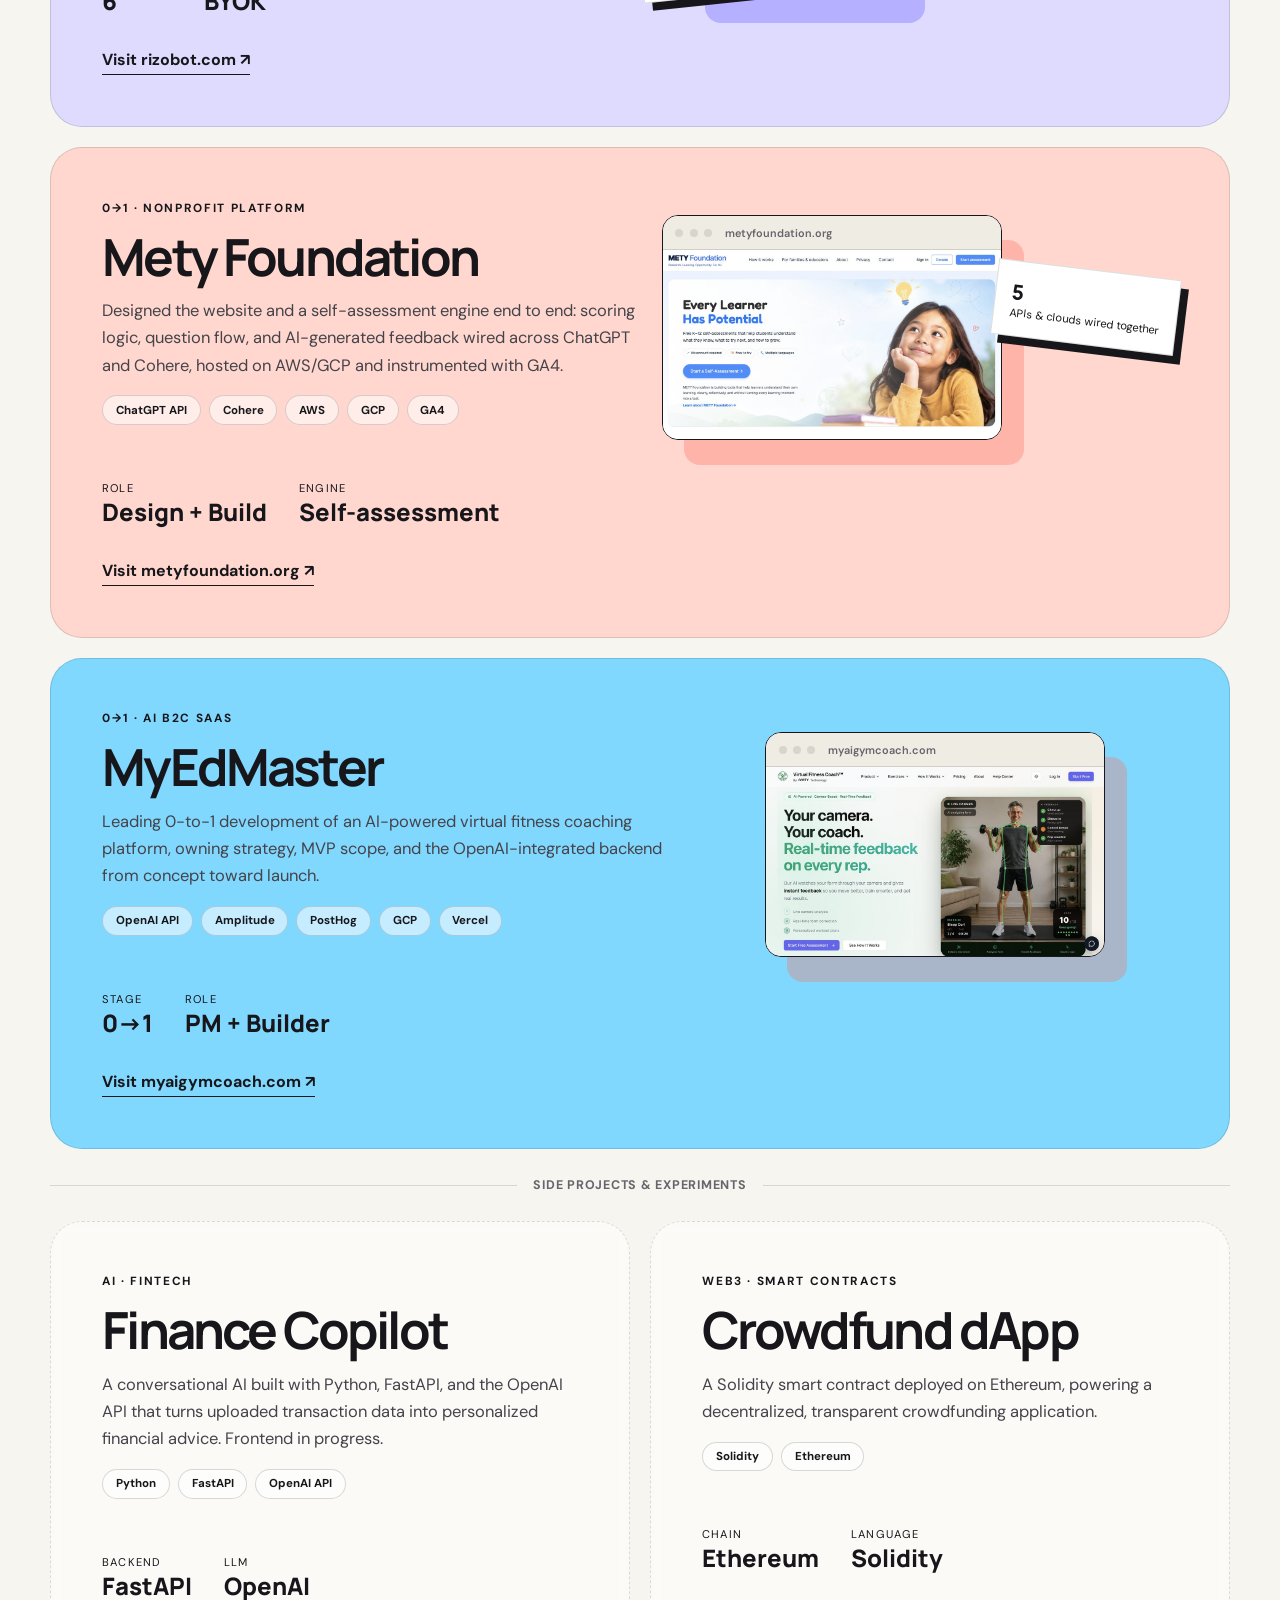
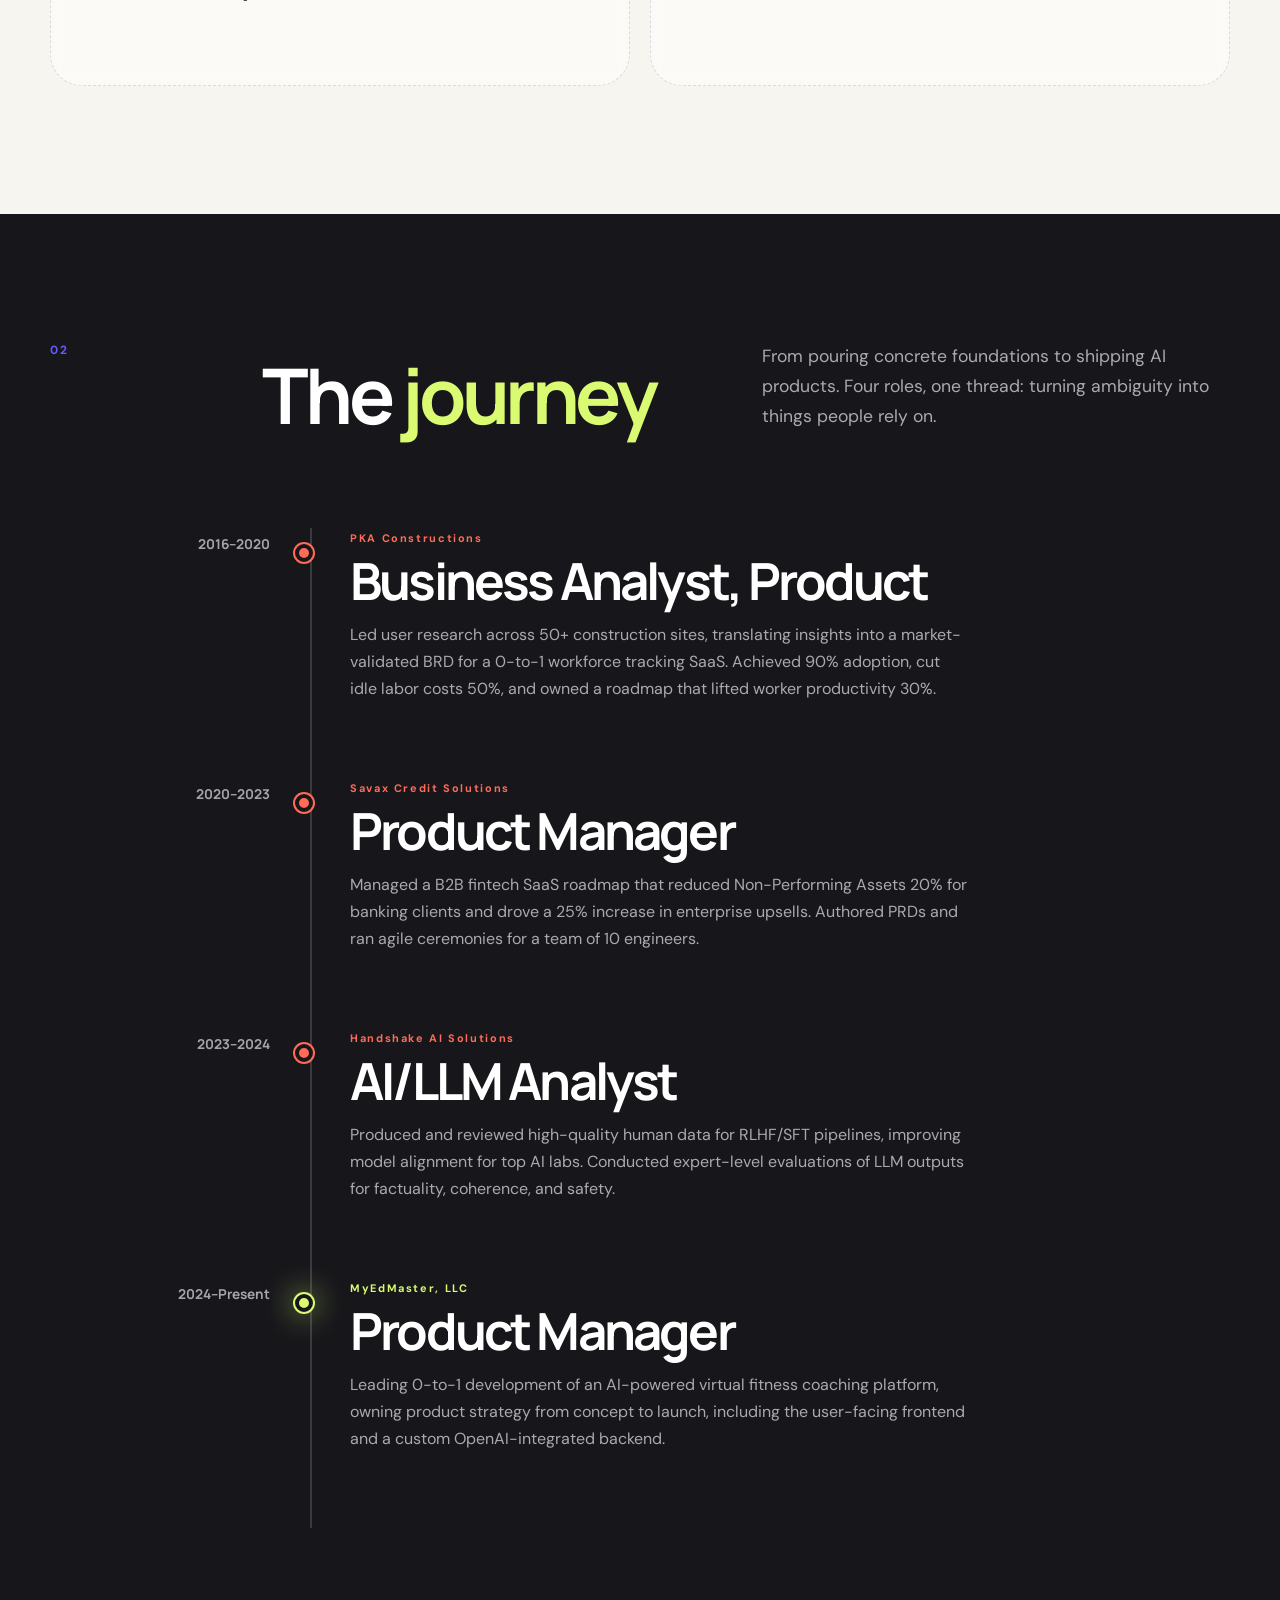
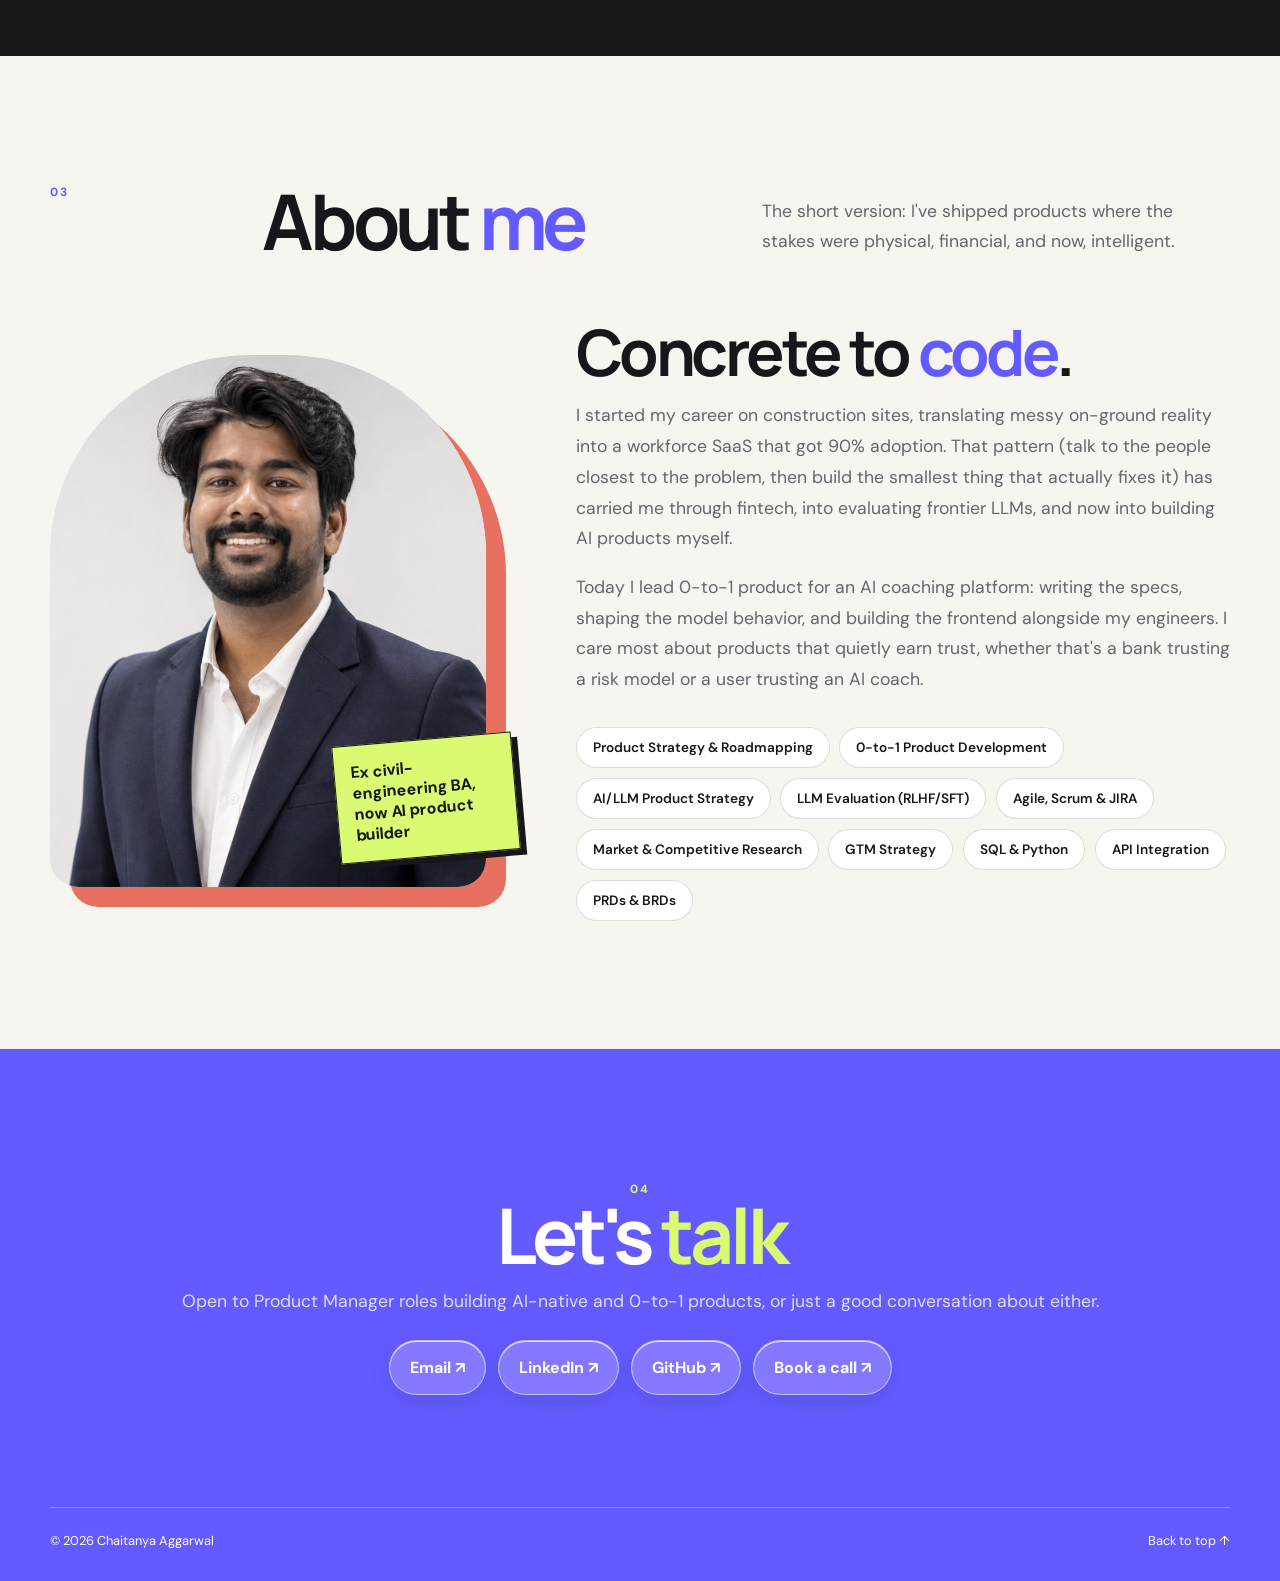
==== commit d3fcef96: "feat: gesture-based avatar (namaste on load, wave on mouse move, dance on click)" ====
--- a/index.html
+++ b/index.html
@@ -70,10 +70,10 @@
       <div class="hero-visual">
         <div class="avatar-frame">
           <div class="avatar-mask">
-            <div class="avatar-stage" id="avatar-stage" role="img" aria-label="Animated 3D avatar of Chaitanya Aggarwal that turns to follow your cursor"></div>
+            <div class="avatar-stage" id="avatar-stage" role="img" tabindex="0" aria-label="Animated 3D avatar of Chaitanya Aggarwal — waves hello as you move your mouse, dances if you click it"></div>
           </div>
           <div class="avatar-tag">Chaitanya Aggarwal<span>PM</span></div>
-          <div class="hero-hint" aria-hidden="true">🖱️ Follows your cursor</div>
+          <div class="hero-hint" id="hero-hint" aria-hidden="true">🖱️ Move or click me</div>
         </div>
       </div>
     </section>
--- a/css/main.css
+++ b/css/main.css
@@ -4,7 +4,7 @@
 *{box-sizing:border-box}html{scroll-behavior:smooth}body{margin:0;background:var(--paper);color:var(--ink);font-family:var(--body);overflow-x:hidden}a{color:inherit;text-decoration:none}button{font:inherit;color:inherit}img{display:block;max-width:100%}.skip-link{position:fixed;left:1rem;top:-5rem;z-index:100;padding:.75rem 1rem;background:var(--ink);color:white;border-radius:10px}.skip-link:focus{top:1rem}
 .site-header{position:fixed;z-index:50;top:1rem;left:50%;transform:translateX(-50%);width:min(1180px,calc(100% - 2rem));height:64px;padding:.5rem .55rem .5rem 1rem;display:flex;align-items:center;justify-content:space-between;border:1px solid rgba(23,23,27,.1);border-radius:999px;background:rgba(247,245,239,.83);backdrop-filter:blur(18px);box-shadow:0 8px 30px rgba(50,45,40,.08)}.logo{font:800 1.2rem var(--display)}.logo span,h1 em,h2 em{color:var(--violet);font-style:normal}.site-header nav{display:flex;gap:2rem;font-size:.9rem;font-weight:600}.site-header nav a{transition:color .2s}.site-header nav a:hover{color:var(--violet)}.header-cta{padding:.75rem 1rem;background:rgba(23,23,27,.55);backdrop-filter:blur(16px) saturate(180%);-webkit-backdrop-filter:blur(16px) saturate(180%);border:1px solid rgba(255,255,255,.18);color:white;border-radius:999px;font-size:.86rem;font-weight:700;transition:transform .2s}.header-cta:hover{transform:translateY(-2px)}#mobile-nav{display:none}
 .hero{min-height:100vh;max-width:1280px;margin:auto;padding:9.5rem 3rem 5rem;display:grid;grid-template-columns:1.03fr .97fr;gap:4rem;align-items:center}.kicker,.section-number,.project-tag{font-size:.74rem;letter-spacing:.14em;font-weight:700}.kicker{display:flex;align-items:center;gap:.7rem;color:var(--muted)}.kicker span{width:26px;height:2px;background:var(--coral)}h1,h2,h3{font-family:var(--display);letter-spacing:-.055em;margin:0;line-height:.96}h1{font-size:clamp(3.2rem,5.8vw,5.8rem)}h2{font-size:clamp(3rem,6vw,6rem)}h3{font-size:clamp(2rem,4vw,4rem)}.hero-text{max-width:610px;color:var(--muted);font-size:clamp(1.05rem,1.7vw,1.3rem);line-height:1.65}.hero-actions,.contact-links{display:flex;flex-wrap:wrap;gap:.75rem;margin-top:1.8rem}.button{position:relative;display:inline-flex;justify-content:center;align-items:center;gap:1rem;padding:1rem 1.25rem;border-radius:999px;border:1px solid rgba(255,255,255,.6);font-weight:700;background:rgba(255,255,255,.38);backdrop-filter:blur(20px) saturate(180%);-webkit-backdrop-filter:blur(20px) saturate(180%);box-shadow:0 1px 0 rgba(255,255,255,.85) inset,0 8px 22px rgba(23,23,27,.1);transition:transform .2s,box-shadow .2s,background .2s}.button:hover{transform:translateY(-3px);box-shadow:0 1px 0 rgba(255,255,255,.9) inset,0 14px 30px rgba(23,23,27,.16)}.button-dark{background:rgba(23,23,27,.58);color:white;border-color:rgba(255,255,255,.18);box-shadow:0 1px 0 rgba(255,255,255,.2) inset,0 10px 26px rgba(0,0,0,.28)}.button-light{background:rgba(255,255,255,.45)}.proof{list-style:none;margin:3rem 0 0;padding:1.4rem 0 0;display:flex;gap:2rem;border-top:1px solid var(--line)}.proof li{display:grid;gap:.25rem}.proof strong{font:800 1.65rem var(--display)}.proof span{font-size:.74rem;color:var(--muted);max-width:90px}
-.hero-visual{position:relative;min-height:620px;perspective:1000px;display:flex;align-items:center;justify-content:center}.avatar-frame{position:relative;width:min(400px,86%)}.avatar-mask{width:100%;aspect-ratio:288/490;overflow:hidden;background:var(--paper)}.avatar-stage{--frame:31;width:100%;height:100%;background-repeat:no-repeat;background-size:6400% 100%;background-position:calc(var(--frame)/63*100%) 0;background-image:url('../Public/images/avatar-sprite.jpg')}.avatar-tag{position:absolute;z-index:4;left:6%;bottom:7%;padding:.4rem .75rem;background:white;border:1px solid var(--ink);box-shadow:4px 4px 0 var(--ink);border-radius:10px;font:700 .62rem var(--display);transform:rotate(-3deg)}.avatar-tag span{color:var(--coral);margin-left:.3rem;font-size:.56rem}.hero-hint{position:absolute;z-index:4;right:4%;bottom:5%;padding:.45rem .8rem;background:rgba(255,255,255,.55);backdrop-filter:blur(14px) saturate(180%);-webkit-backdrop-filter:blur(14px) saturate(180%);border:1px solid rgba(255,255,255,.7);box-shadow:4px 4px 0 var(--ink);border-radius:999px;font:700 .58rem var(--display);transform:rotate(4deg)}
+.hero-visual{position:relative;min-height:620px;perspective:1000px;display:flex;align-items:center;justify-content:center}.avatar-frame{position:relative;height:min(560px,62vh)}.avatar-mask{height:100%;aspect-ratio:var(--ar,.43);overflow:hidden;background:var(--paper);transition:aspect-ratio .25s ease}.avatar-stage{--frame:0;--count:27;--pos-y:50%;width:100%;height:100%;background-repeat:no-repeat;cursor:pointer;background-size:var(--bg-size,2700% 387%);background-position:calc(var(--frame)/max(var(--count) - 1,1)*100%) var(--pos-y);background-image:var(--bg-src,url('../Public/images/avatar-namaste.png'))}.avatar-stage:focus-visible{outline:3px solid var(--violet);outline-offset:4px}.avatar-tag{position:absolute;z-index:4;left:6%;bottom:7%;padding:.4rem .75rem;background:white;border:1px solid var(--ink);box-shadow:4px 4px 0 var(--ink);border-radius:10px;font:700 .62rem var(--display);transform:rotate(-3deg)}.avatar-tag span{color:var(--coral);margin-left:.3rem;font-size:.56rem}.hero-hint{position:absolute;z-index:4;right:4%;top:4%;padding:.45rem .8rem;background:rgba(255,255,255,.55);backdrop-filter:blur(14px) saturate(180%);-webkit-backdrop-filter:blur(14px) saturate(180%);border:1px solid rgba(255,255,255,.7);box-shadow:4px 4px 0 var(--ink);border-radius:999px;font:700 .58rem var(--display);transform:rotate(4deg)}
 .marquee{overflow:hidden;padding:1rem 0;background:var(--ink);color:white;white-space:nowrap;transform:rotate(-1deg);width:102%;margin-left:-1%}.marquee div{width:max-content;font:700 .8rem var(--display);letter-spacing:.16em;animation:marquee 28s linear infinite}@keyframes marquee{to{transform:translateX(-50%)}}
 .section{padding:8rem max(2rem,calc((100vw - 1180px)/2))}.section-intro{display:grid;grid-template-columns:180px 1fr 1fr;gap:2rem;align-items:end;margin-bottom:4rem}.section-number{color:var(--violet);align-self:start}.section-intro>p:last-child{color:var(--muted);font-size:1.1rem;line-height:1.7;margin:0}.projects{display:grid;gap:1.25rem}.project{border:1px solid var(--line);border-radius:var(--radius);overflow:hidden;padding:clamp(1.5rem,4vw,3.5rem);min-height:450px}.project-violet{background:#dedbff;display:grid;grid-template-columns:1fr 1fr}.project-coral{background:#ffd7cf;display:grid;grid-template-columns:1fr 1fr}.project-lime{background:var(--lime)}.project-blue{background:var(--blue);display:grid;grid-template-columns:1.2fr .8fr;align-items:end}.project-sand{background:rgba(255,255,255,.5);border:1px dashed var(--line);backdrop-filter:blur(6px)}.project-pair{display:grid;grid-template-columns:1fr 1fr;gap:1.25rem}.stack{display:flex;flex-wrap:wrap;gap:.5rem;list-style:none;margin:0 0 1.5rem;padding:0}.stack li{padding:.4rem .8rem;border:1px solid rgba(23,23,27,.16);border-radius:999px;background:rgba(255,255,255,.55);font-size:.72rem;font-weight:700}.section-divider{display:flex;align-items:center;gap:1rem;margin:.5rem 0 .5rem;color:var(--muted);font-size:.78rem;font-weight:700;letter-spacing:.06em;text-transform:uppercase}.section-divider:before,.section-divider:after{content:"";flex:1;height:1px;background:var(--line)}.project-copy{position:relative;z-index:2;display:flex;flex-direction:column;align-items:flex-start}.project-tag{margin:0 0 1rem}.project-copy>p:not(.project-tag){max-width:570px;color:#44434a;line-height:1.65;font-size:1.03rem}.project dl{display:flex;gap:2rem;margin:2rem 0}.project dl div{display:grid}.project dt{font-size:.7rem;text-transform:uppercase;letter-spacing:.1em}.project dd{margin:0;font:800 1.5rem var(--display)}.project a{margin-top:auto;padding-bottom:.25rem;border-bottom:1px solid;font-weight:700}.project-art{position:relative;min-height:380px}.browser-mock{position:absolute;width:min(340px,94%);left:4%;top:4%;border:1px solid var(--ink);border-radius:16px;background:#faf9f5;box-shadow:22px 25px 0 rgba(255,107,87,.32);overflow:hidden}.browser-bar{display:flex;align-items:center;gap:.4rem;padding:.6rem .8rem;background:#efece4;border-bottom:1px solid var(--line)}.browser-bar span{width:8px;height:8px;border-radius:50%;background:#d8d5cc}.browser-bar em{margin-left:.4rem;font-style:normal;font-size:.68rem;color:var(--muted);font-weight:600}.browser-mock img{display:block;width:100%;height:auto}.app-shot{position:absolute;width:min(220px,72%);left:8%;top:2%;border:1px solid var(--ink);border-radius:16px;background:#0b0b0d;box-shadow:22px 25px 0 rgba(99,91,255,.34);overflow:hidden}.app-shot .browser-bar{background:#1c1c1f;border-bottom-color:rgba(255,255,255,.08)}.app-shot .browser-bar span{background:#3a3a3f}.app-shot img{display:block;width:100%;height:auto}.float-stat{position:absolute;z-index:2;padding:1rem;background:white;border:1px solid var(--line);box-shadow:8px 8px 0 var(--ink);transform:rotate(-6deg)}.float-stat b,.float-stat span{display:block}.float-stat b{font:800 1.3rem var(--display)}.float-stat span{font-size:.7rem}.stat-one{left:0;bottom:20%}.stat-two{right:0;top:18%;transform:rotate(7deg)}
 .journey{background:var(--ink);color:white}.journey .section-intro>p:last-child{color:#aaa9b0}.journey h2 em{color:var(--lime)}.timeline{position:relative;max-width:980px;margin:0 auto;padding-top:2rem}.timeline-progress{position:absolute;left:160px;top:2rem;bottom:0;width:2px;background:#3b3a40}.timeline-progress span{display:block;width:100%;height:var(--timeline-progress,0%);background:linear-gradient(var(--coral),var(--lime));box-shadow:0 0 20px var(--lime)}.milestone{position:relative;display:grid;grid-template-columns:120px 30px 1fr;gap:25px;min-height:250px}.milestone time{font:700 .85rem var(--display);color:#a7a5ac;text-align:right;padding-top:.45rem}.timeline-dot{z-index:2;width:18px;height:18px;margin-top:.35rem;border-radius:50%;border:4px solid var(--ink);background:var(--coral);box-shadow:0 0 0 2px var(--coral)}.milestone>div:last-child{padding-bottom:4rem}.milestone p{margin:.2rem 0 .7rem;color:var(--coral);font-size:.68rem;letter-spacing:.15em;font-weight:700}.milestone h3{font-size:clamp(1.8rem,4vw,3.5rem)}.milestone span{display:block;max-width:620px;margin-top:1rem;color:#aaa9b0;line-height:1.7}.milestone-now .timeline-dot{background:var(--lime);box-shadow:0 0 0 2px var(--lime),0 0 30px var(--lime)}.milestone-now p{color:var(--lime)}
@@ -15,5 +15,5 @@
 
 .site-header .hamburger{display:none;flex-direction:column;justify-content:space-around;width:28px;height:22px;background:transparent;border:none;cursor:pointer;padding:0}.site-header .hamburger span{display:block;height:2px;width:100%;background:var(--ink);border-radius:2px;transition:all .3s ease-in-out}.site-header .hamburger.is-active span:nth-child(1){transform:rotate(45deg) translate(5px,5px)}.site-header .hamburger.is-active span:nth-child(2){opacity:0}.site-header .hamburger.is-active span:nth-child(3){transform:rotate(-45deg) translate(5px,-5px)}.site-header #mobile-nav.is-active{display:flex;flex-direction:column;position:absolute;top:100%;left:0;width:100%;background:var(--paper);border-top:1px solid var(--line);padding:1rem 0;box-shadow:0 8px 30px rgba(50,45,40,.08);border-radius:0 0 10px 10px}.site-header #mobile-nav a{padding:.8rem 1.5rem;width:100%;text-align:center}.site-header #mobile-nav a:hover{background:var(--violet);color:white}@media(max-width:900px){.site-header .hamburger{display:flex}.site-header nav{display:none}.hero{grid-template-columns:1fr;padding:8.5rem 1.5rem 4rem}.hero-visual{min-height:560px;max-width:620px;width:100%;margin:auto}.section{padding:6rem 1.5rem}.section-intro{grid-template-columns:1fr;gap:1rem}.project-violet,.project-coral,.project-blue,.about{grid-template-columns:1fr}.project-pair{grid-template-columns:1fr}.project-art{margin-top:2rem}.about-photo{max-width:440px}}
 @media(max-width:480px){.header-cta{display:none}}
-@media(max-width:600px){.site-header{height:58px}.header-cta{padding:.7rem}.hero{padding-top:7.5rem}.hero-visual{min-height:440px}.avatar-frame{width:92%}.browser-mock{left:6%}.machine{width:240px}.orbit-b{inset:32px}.core{inset:78px}.label-learn{bottom:12%}.proof{gap:1rem}.proof strong{font-size:1.35rem}.project{min-height:auto;border-radius:24px}.project dl{gap:1rem;flex-wrap:wrap}.project-art{min-height:340px}.timeline-progress{left:88px}.milestone{grid-template-columns:55px 20px 1fr;gap:13px;min-height:280px}.milestone time{font-size:.7rem}.about{gap:4rem}.about-photo span{right:-4px}.contact footer{gap:1rem}.assistant{right:12px;bottom:12px}.assistant-trigger{width:74px;height:74px}.clip-face{left:21px;top:8px}.assistant-panel{bottom:88px}.assistant-status{display:none}}
+@media(max-width:600px){.site-header{height:58px}.header-cta{padding:.7rem}.hero{padding-top:7.5rem}.hero-visual{min-height:440px}.avatar-frame{height:min(380px,50vh)}.browser-mock{left:6%}.machine{width:240px}.orbit-b{inset:32px}.core{inset:78px}.label-learn{bottom:12%}.proof{gap:1rem}.proof strong{font-size:1.35rem}.project{min-height:auto;border-radius:24px}.project dl{gap:1rem;flex-wrap:wrap}.project-art{min-height:340px}.timeline-progress{left:88px}.milestone{grid-template-columns:55px 20px 1fr;gap:13px;min-height:280px}.milestone time{font-size:.7rem}.about{gap:4rem}.about-photo span{right:-4px}.contact footer{gap:1rem}.assistant{right:12px;bottom:12px}.assistant-trigger{width:74px;height:74px}.clip-face{left:21px;top:8px}.assistant-panel{bottom:88px}.assistant-status{display:none}}
 @media(prefers-reduced-motion:reduce){html{scroll-behavior:auto}*,*:before,*:after{animation-duration:.01ms!important;animation-iteration-count:1!important;transition-duration:.01ms!important}.reveal{opacity:1;transform:none}}
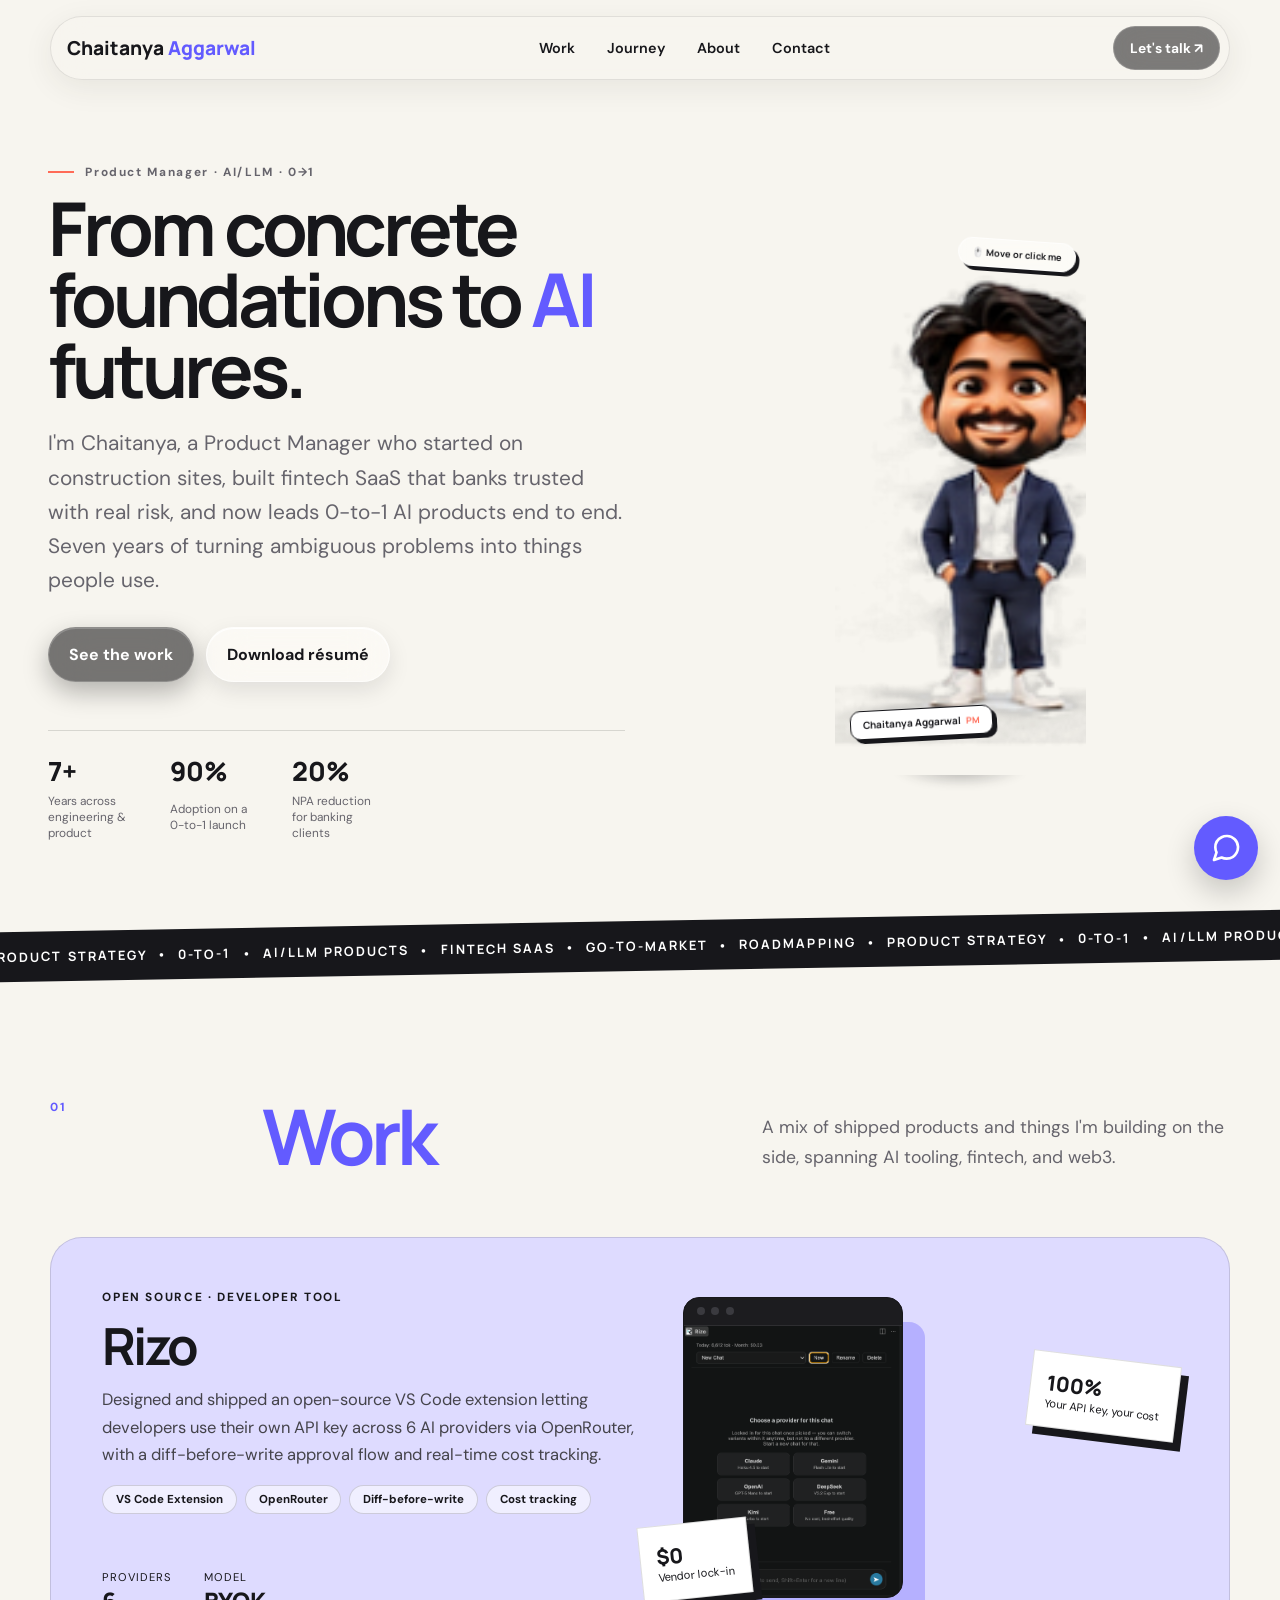
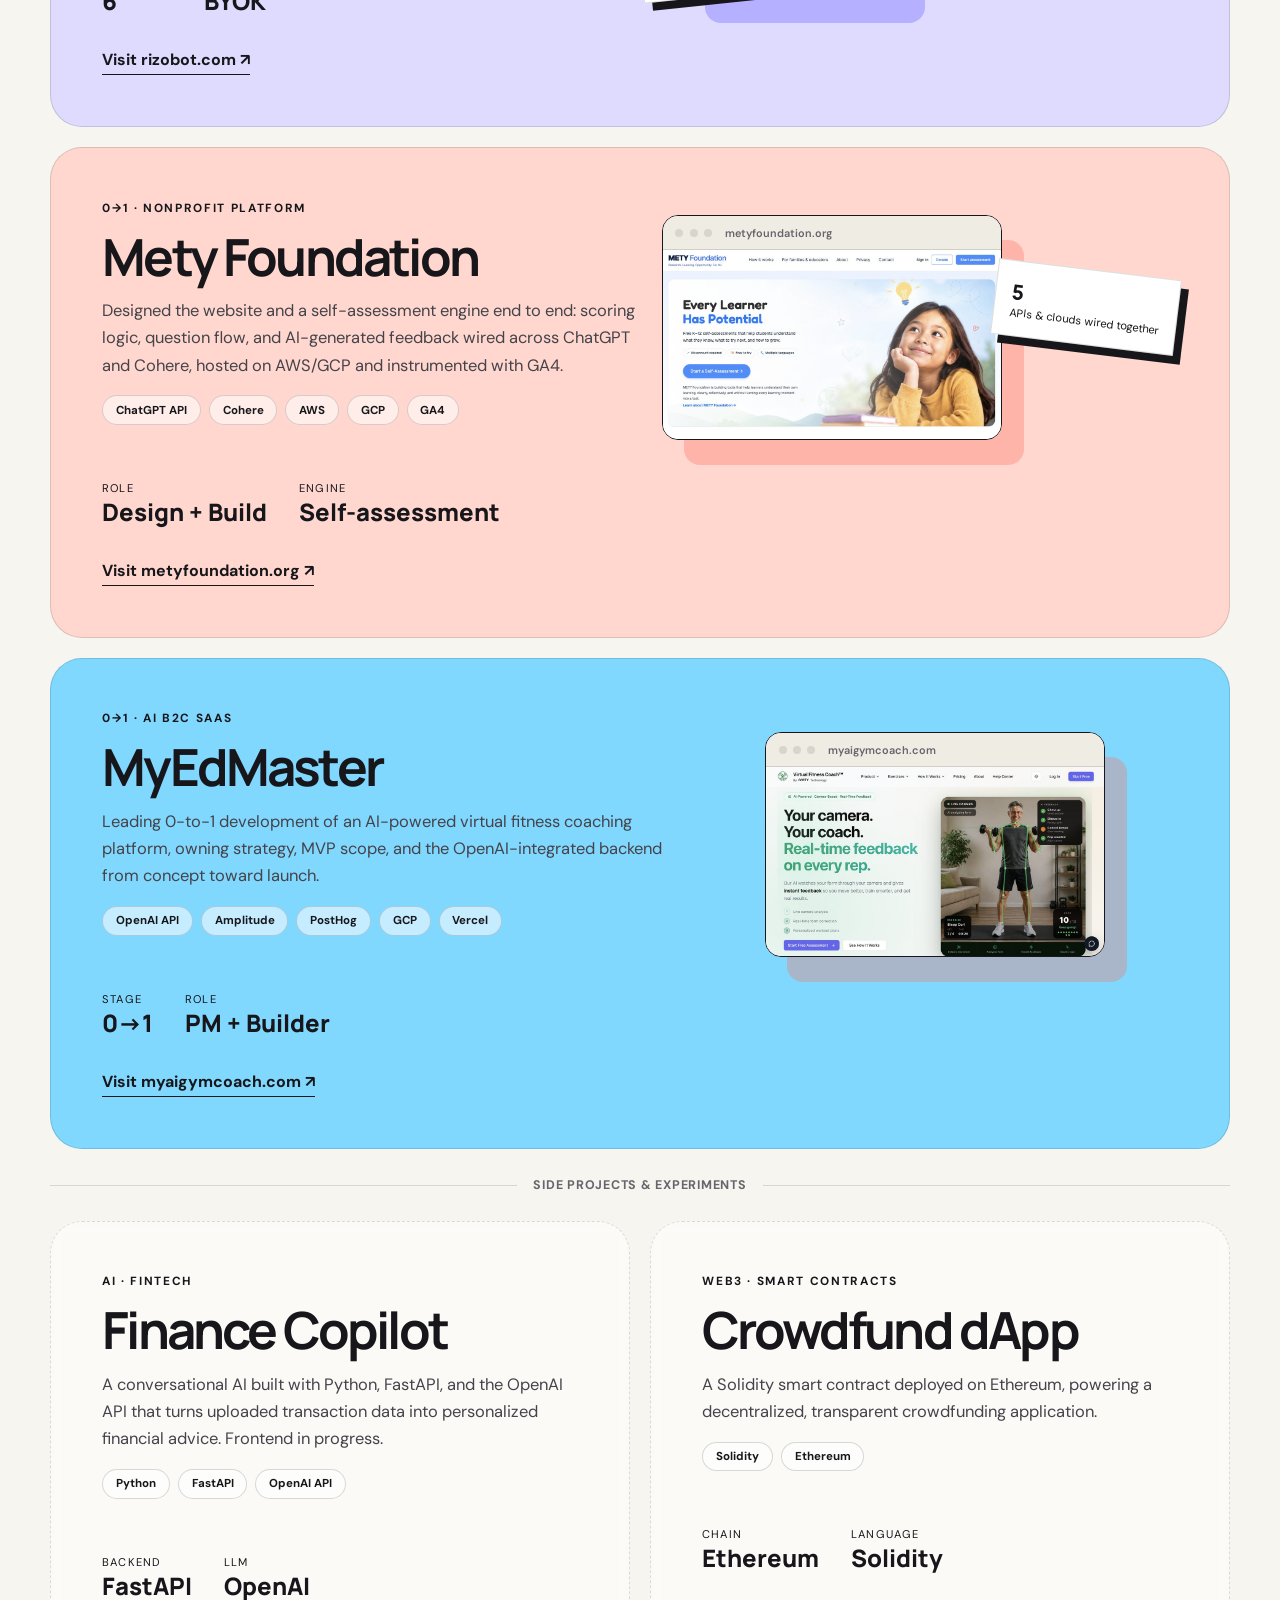
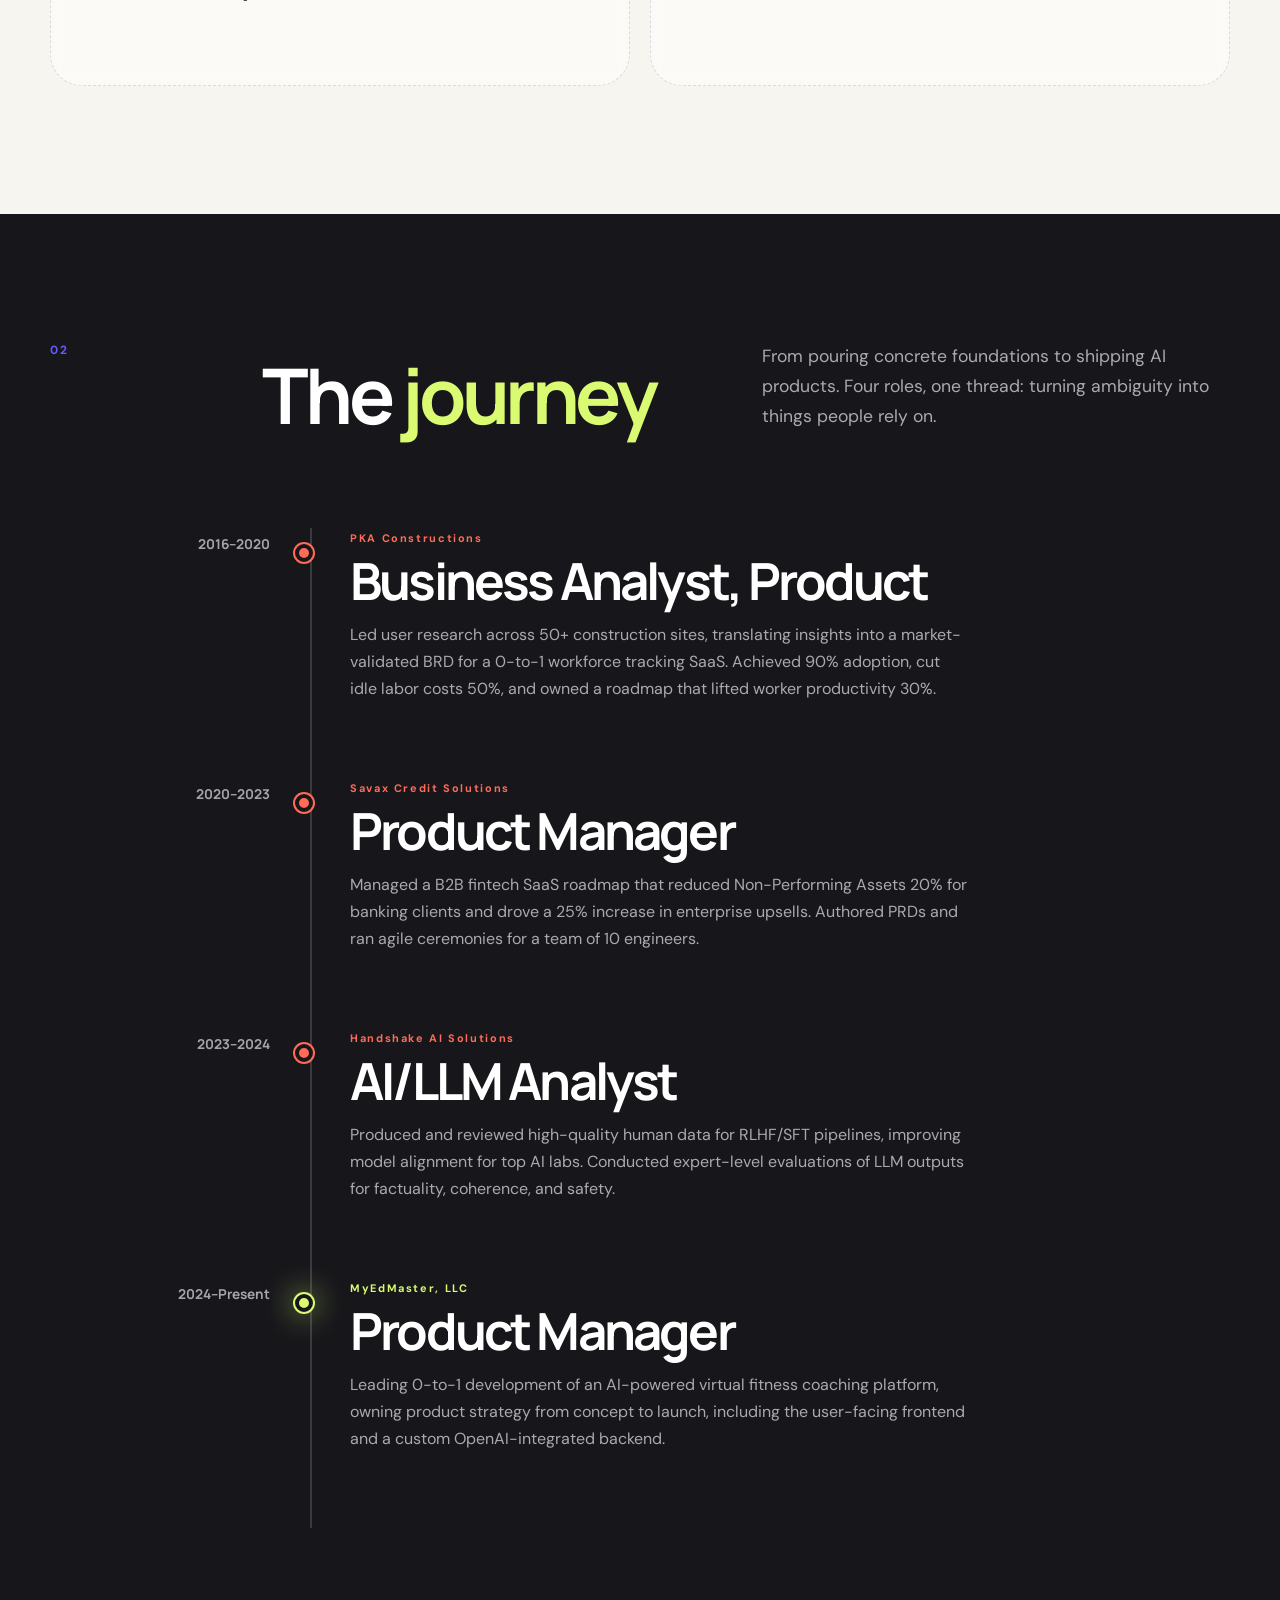
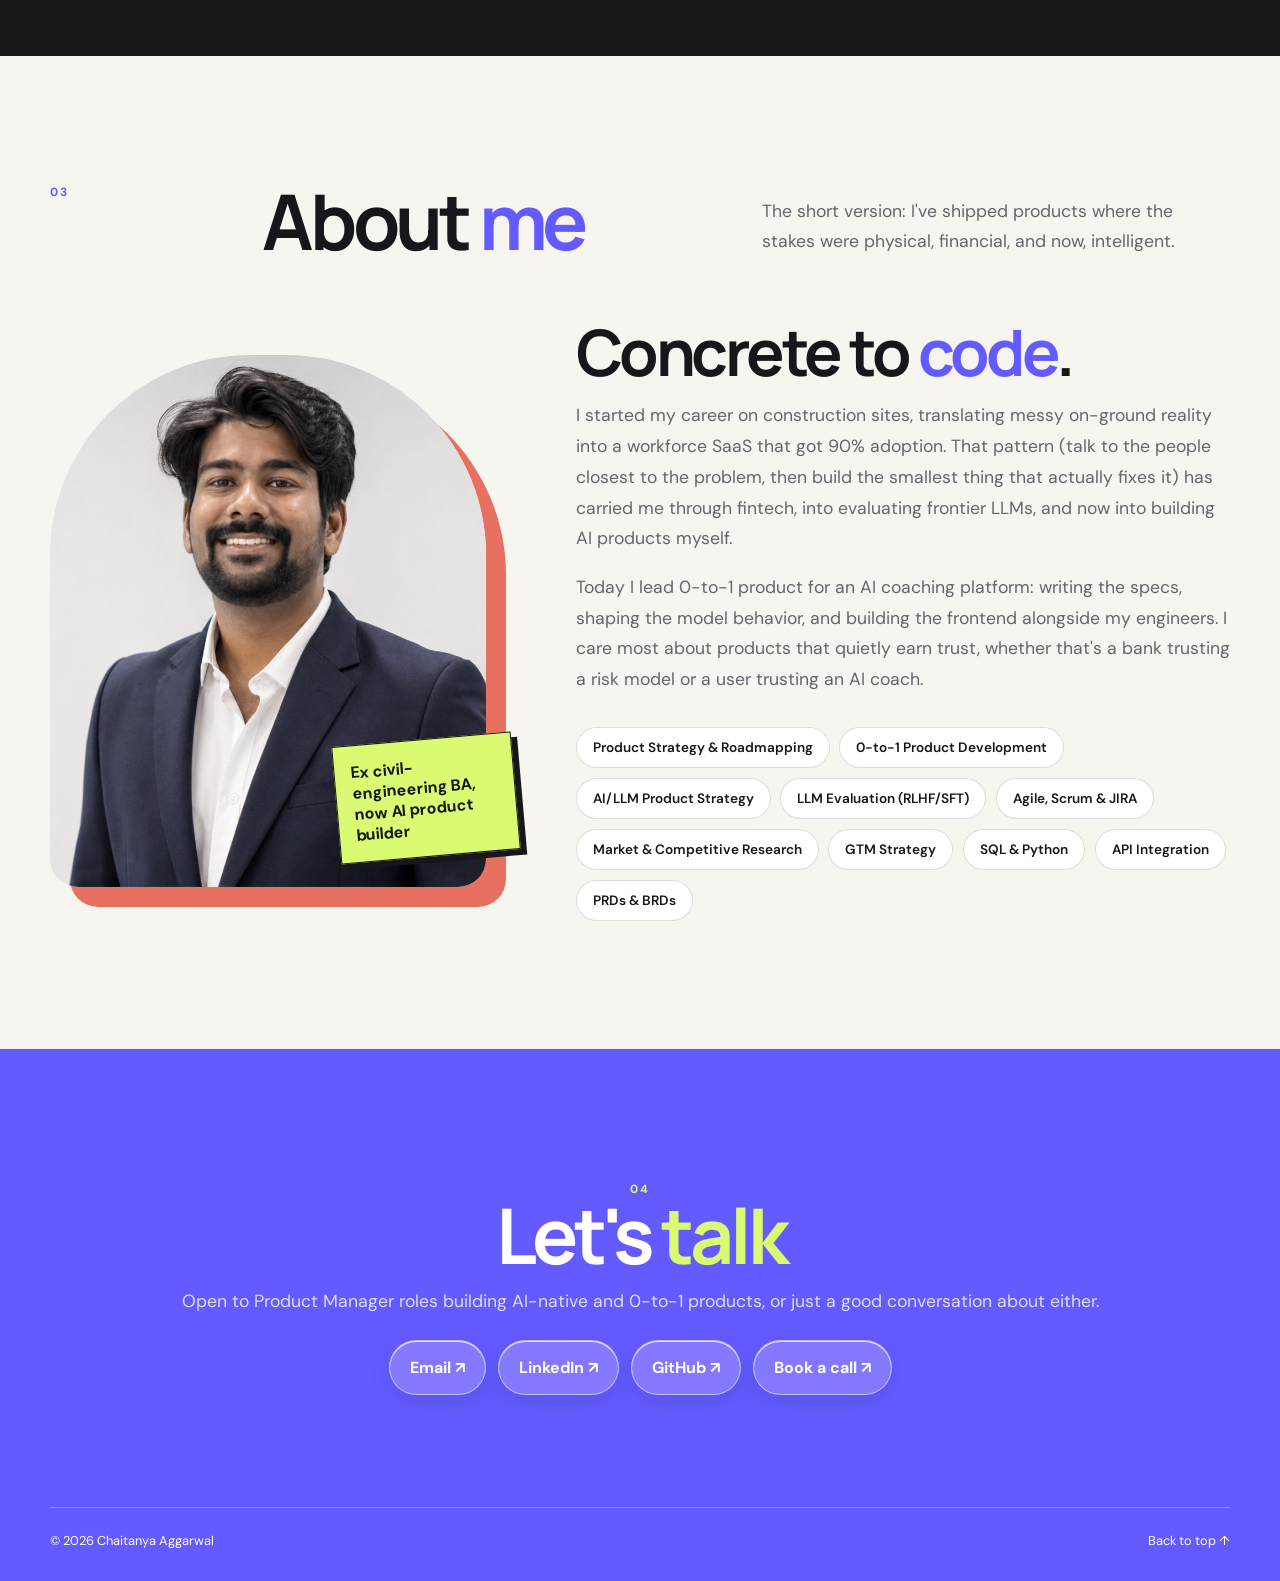
==== commit 8d9b29a3: "feat: smoother avatar motion + true alpha-cutout blending + 3D tilt/press feel - Motion-interpolate " ====
--- a/index.html
+++ b/index.html
@@ -70,7 +70,10 @@
       <div class="hero-visual">
         <div class="avatar-frame">
           <div class="avatar-mask">
-            <div class="avatar-stage" id="avatar-stage" role="img" tabindex="0" aria-label="Animated 3D avatar of Chaitanya Aggarwal — waves hello as you move your mouse, dances if you click it"></div>
+            <div class="avatar-stage" id="avatar-stage" role="img" tabindex="0" aria-label="Animated 3D avatar of Chaitanya Aggarwal — waves hello as you move your mouse, dances if you click it">
+              <div class="avatar-layer" id="avatar-layer-a"></div>
+              <div class="avatar-layer" id="avatar-layer-b"></div>
+            </div>
           </div>
           <div class="avatar-tag">Chaitanya Aggarwal<span>PM</span></div>
           <div class="hero-hint" id="hero-hint" aria-hidden="true">🖱️ Move or click me</div>
--- a/css/main.css
+++ b/css/main.css
@@ -4,7 +4,7 @@
 *{box-sizing:border-box}html{scroll-behavior:smooth}body{margin:0;background:var(--paper);color:var(--ink);font-family:var(--body);overflow-x:hidden}a{color:inherit;text-decoration:none}button{font:inherit;color:inherit}img{display:block;max-width:100%}.skip-link{position:fixed;left:1rem;top:-5rem;z-index:100;padding:.75rem 1rem;background:var(--ink);color:white;border-radius:10px}.skip-link:focus{top:1rem}
 .site-header{position:fixed;z-index:50;top:1rem;left:50%;transform:translateX(-50%);width:min(1180px,calc(100% - 2rem));height:64px;padding:.5rem .55rem .5rem 1rem;display:flex;align-items:center;justify-content:space-between;border:1px solid rgba(23,23,27,.1);border-radius:999px;background:rgba(247,245,239,.83);backdrop-filter:blur(18px);box-shadow:0 8px 30px rgba(50,45,40,.08)}.logo{font:800 1.2rem var(--display)}.logo span,h1 em,h2 em{color:var(--violet);font-style:normal}.site-header nav{display:flex;gap:2rem;font-size:.9rem;font-weight:600}.site-header nav a{transition:color .2s}.site-header nav a:hover{color:var(--violet)}.header-cta{padding:.75rem 1rem;background:rgba(23,23,27,.55);backdrop-filter:blur(16px) saturate(180%);-webkit-backdrop-filter:blur(16px) saturate(180%);border:1px solid rgba(255,255,255,.18);color:white;border-radius:999px;font-size:.86rem;font-weight:700;transition:transform .2s}.header-cta:hover{transform:translateY(-2px)}#mobile-nav{display:none}
 .hero{min-height:100vh;max-width:1280px;margin:auto;padding:9.5rem 3rem 5rem;display:grid;grid-template-columns:1.03fr .97fr;gap:4rem;align-items:center}.kicker,.section-number,.project-tag{font-size:.74rem;letter-spacing:.14em;font-weight:700}.kicker{display:flex;align-items:center;gap:.7rem;color:var(--muted)}.kicker span{width:26px;height:2px;background:var(--coral)}h1,h2,h3{font-family:var(--display);letter-spacing:-.055em;margin:0;line-height:.96}h1{font-size:clamp(3.2rem,5.8vw,5.8rem)}h2{font-size:clamp(3rem,6vw,6rem)}h3{font-size:clamp(2rem,4vw,4rem)}.hero-text{max-width:610px;color:var(--muted);font-size:clamp(1.05rem,1.7vw,1.3rem);line-height:1.65}.hero-actions,.contact-links{display:flex;flex-wrap:wrap;gap:.75rem;margin-top:1.8rem}.button{position:relative;display:inline-flex;justify-content:center;align-items:center;gap:1rem;padding:1rem 1.25rem;border-radius:999px;border:1px solid rgba(255,255,255,.6);font-weight:700;background:rgba(255,255,255,.38);backdrop-filter:blur(20px) saturate(180%);-webkit-backdrop-filter:blur(20px) saturate(180%);box-shadow:0 1px 0 rgba(255,255,255,.85) inset,0 8px 22px rgba(23,23,27,.1);transition:transform .2s,box-shadow .2s,background .2s}.button:hover{transform:translateY(-3px);box-shadow:0 1px 0 rgba(255,255,255,.9) inset,0 14px 30px rgba(23,23,27,.16)}.button-dark{background:rgba(23,23,27,.58);color:white;border-color:rgba(255,255,255,.18);box-shadow:0 1px 0 rgba(255,255,255,.2) inset,0 10px 26px rgba(0,0,0,.28)}.button-light{background:rgba(255,255,255,.45)}.proof{list-style:none;margin:3rem 0 0;padding:1.4rem 0 0;display:flex;gap:2rem;border-top:1px solid var(--line)}.proof li{display:grid;gap:.25rem}.proof strong{font:800 1.65rem var(--display)}.proof span{font-size:.74rem;color:var(--muted);max-width:90px}
-.hero-visual{position:relative;min-height:620px;perspective:1000px;display:flex;align-items:center;justify-content:center}.avatar-frame{position:relative;height:min(560px,62vh)}.avatar-mask{height:100%;aspect-ratio:var(--ar,.43);overflow:hidden;background:var(--paper);transition:aspect-ratio .25s ease}.avatar-stage{--frame:0;--count:27;--pos-y:50%;width:100%;height:100%;background-repeat:no-repeat;cursor:pointer;background-size:var(--bg-size,2700% 387%);background-position:calc(var(--frame)/max(var(--count) - 1,1)*100%) var(--pos-y);background-image:var(--bg-src,url('../Public/images/avatar-namaste.png'))}.avatar-stage:focus-visible{outline:3px solid var(--violet);outline-offset:4px}.avatar-tag{position:absolute;z-index:4;left:6%;bottom:7%;padding:.4rem .75rem;background:white;border:1px solid var(--ink);box-shadow:4px 4px 0 var(--ink);border-radius:10px;font:700 .62rem var(--display);transform:rotate(-3deg)}.avatar-tag span{color:var(--coral);margin-left:.3rem;font-size:.56rem}.hero-hint{position:absolute;z-index:4;right:4%;top:4%;padding:.45rem .8rem;background:rgba(255,255,255,.55);backdrop-filter:blur(14px) saturate(180%);-webkit-backdrop-filter:blur(14px) saturate(180%);border:1px solid rgba(255,255,255,.7);box-shadow:4px 4px 0 var(--ink);border-radius:999px;font:700 .58rem var(--display);transform:rotate(4deg)}
+.hero-visual{position:relative;min-height:620px;perspective:1000px;display:flex;align-items:center;justify-content:center}.avatar-frame{position:relative;height:min(560px,62vh);perspective:900px;animation:avatar-float 3.6s ease-in-out infinite}.avatar-frame::after{content:'';position:absolute;z-index:0;left:50%;bottom:-2%;transform:translateX(-50%);width:52%;height:6%;background:radial-gradient(ellipse at center,rgba(23,23,27,.28),transparent 72%);filter:blur(3px)}.avatar-mask{position:relative;z-index:1;height:100%;aspect-ratio:var(--ar,.43);overflow:hidden;background:var(--paper);transition:transform .2s ease-out;transform:perspective(900px) rotateX(0) rotateY(0) scale(1)}.avatar-stage{position:relative;width:100%;height:100%;cursor:pointer}.avatar-stage:focus-visible{outline:3px solid var(--violet);outline-offset:4px}.avatar-layer{--frame:0;--count:56;--pos-y:50%;position:absolute;inset:0;background-repeat:no-repeat;opacity:0;transition:opacity 34ms linear;background-size:var(--bg-size,5600% 387%);background-position:calc(var(--frame)/max(var(--count) - 1,1)*100%) var(--pos-y);background-image:var(--bg-src,url('../Public/images/avatar-namaste-smooth.png'))}.avatar-layer.is-visible{opacity:1}@keyframes avatar-float{0%,100%{transform:translateY(0)}50%{transform:translateY(-8px)}}.avatar-tag{position:absolute;z-index:4;left:6%;bottom:7%;padding:.4rem .75rem;background:white;border:1px solid var(--ink);box-shadow:4px 4px 0 var(--ink);border-radius:10px;font:700 .62rem var(--display);transform:rotate(-3deg)}.avatar-tag span{color:var(--coral);margin-left:.3rem;font-size:.56rem}.hero-hint{position:absolute;z-index:4;right:4%;top:4%;padding:.45rem .8rem;background:rgba(255,255,255,.55);backdrop-filter:blur(14px) saturate(180%);-webkit-backdrop-filter:blur(14px) saturate(180%);border:1px solid rgba(255,255,255,.7);box-shadow:4px 4px 0 var(--ink);border-radius:999px;font:700 .58rem var(--display);transform:rotate(4deg)}
 .marquee{overflow:hidden;padding:1rem 0;background:var(--ink);color:white;white-space:nowrap;transform:rotate(-1deg);width:102%;margin-left:-1%}.marquee div{width:max-content;font:700 .8rem var(--display);letter-spacing:.16em;animation:marquee 28s linear infinite}@keyframes marquee{to{transform:translateX(-50%)}}
 .section{padding:8rem max(2rem,calc((100vw - 1180px)/2))}.section-intro{display:grid;grid-template-columns:180px 1fr 1fr;gap:2rem;align-items:end;margin-bottom:4rem}.section-number{color:var(--violet);align-self:start}.section-intro>p:last-child{color:var(--muted);font-size:1.1rem;line-height:1.7;margin:0}.projects{display:grid;gap:1.25rem}.project{border:1px solid var(--line);border-radius:var(--radius);overflow:hidden;padding:clamp(1.5rem,4vw,3.5rem);min-height:450px}.project-violet{background:#dedbff;display:grid;grid-template-columns:1fr 1fr}.project-coral{background:#ffd7cf;display:grid;grid-template-columns:1fr 1fr}.project-lime{background:var(--lime)}.project-blue{background:var(--blue);display:grid;grid-template-columns:1.2fr .8fr;align-items:end}.project-sand{background:rgba(255,255,255,.5);border:1px dashed var(--line);backdrop-filter:blur(6px)}.project-pair{display:grid;grid-template-columns:1fr 1fr;gap:1.25rem}.stack{display:flex;flex-wrap:wrap;gap:.5rem;list-style:none;margin:0 0 1.5rem;padding:0}.stack li{padding:.4rem .8rem;border:1px solid rgba(23,23,27,.16);border-radius:999px;background:rgba(255,255,255,.55);font-size:.72rem;font-weight:700}.section-divider{display:flex;align-items:center;gap:1rem;margin:.5rem 0 .5rem;color:var(--muted);font-size:.78rem;font-weight:700;letter-spacing:.06em;text-transform:uppercase}.section-divider:before,.section-divider:after{content:"";flex:1;height:1px;background:var(--line)}.project-copy{position:relative;z-index:2;display:flex;flex-direction:column;align-items:flex-start}.project-tag{margin:0 0 1rem}.project-copy>p:not(.project-tag){max-width:570px;color:#44434a;line-height:1.65;font-size:1.03rem}.project dl{display:flex;gap:2rem;margin:2rem 0}.project dl div{display:grid}.project dt{font-size:.7rem;text-transform:uppercase;letter-spacing:.1em}.project dd{margin:0;font:800 1.5rem var(--display)}.project a{margin-top:auto;padding-bottom:.25rem;border-bottom:1px solid;font-weight:700}.project-art{position:relative;min-height:380px}.browser-mock{position:absolute;width:min(340px,94%);left:4%;top:4%;border:1px solid var(--ink);border-radius:16px;background:#faf9f5;box-shadow:22px 25px 0 rgba(255,107,87,.32);overflow:hidden}.browser-bar{display:flex;align-items:center;gap:.4rem;padding:.6rem .8rem;background:#efece4;border-bottom:1px solid var(--line)}.browser-bar span{width:8px;height:8px;border-radius:50%;background:#d8d5cc}.browser-bar em{margin-left:.4rem;font-style:normal;font-size:.68rem;color:var(--muted);font-weight:600}.browser-mock img{display:block;width:100%;height:auto}.app-shot{position:absolute;width:min(220px,72%);left:8%;top:2%;border:1px solid var(--ink);border-radius:16px;background:#0b0b0d;box-shadow:22px 25px 0 rgba(99,91,255,.34);overflow:hidden}.app-shot .browser-bar{background:#1c1c1f;border-bottom-color:rgba(255,255,255,.08)}.app-shot .browser-bar span{background:#3a3a3f}.app-shot img{display:block;width:100%;height:auto}.float-stat{position:absolute;z-index:2;padding:1rem;background:white;border:1px solid var(--line);box-shadow:8px 8px 0 var(--ink);transform:rotate(-6deg)}.float-stat b,.float-stat span{display:block}.float-stat b{font:800 1.3rem var(--display)}.float-stat span{font-size:.7rem}.stat-one{left:0;bottom:20%}.stat-two{right:0;top:18%;transform:rotate(7deg)}
 .journey{background:var(--ink);color:white}.journey .section-intro>p:last-child{color:#aaa9b0}.journey h2 em{color:var(--lime)}.timeline{position:relative;max-width:980px;margin:0 auto;padding-top:2rem}.timeline-progress{position:absolute;left:160px;top:2rem;bottom:0;width:2px;background:#3b3a40}.timeline-progress span{display:block;width:100%;height:var(--timeline-progress,0%);background:linear-gradient(var(--coral),var(--lime));box-shadow:0 0 20px var(--lime)}.milestone{position:relative;display:grid;grid-template-columns:120px 30px 1fr;gap:25px;min-height:250px}.milestone time{font:700 .85rem var(--display);color:#a7a5ac;text-align:right;padding-top:.45rem}.timeline-dot{z-index:2;width:18px;height:18px;margin-top:.35rem;border-radius:50%;border:4px solid var(--ink);background:var(--coral);box-shadow:0 0 0 2px var(--coral)}.milestone>div:last-child{padding-bottom:4rem}.milestone p{margin:.2rem 0 .7rem;color:var(--coral);font-size:.68rem;letter-spacing:.15em;font-weight:700}.milestone h3{font-size:clamp(1.8rem,4vw,3.5rem)}.milestone span{display:block;max-width:620px;margin-top:1rem;color:#aaa9b0;line-height:1.7}.milestone-now .timeline-dot{background:var(--lime);box-shadow:0 0 0 2px var(--lime),0 0 30px var(--lime)}.milestone-now p{color:var(--lime)}
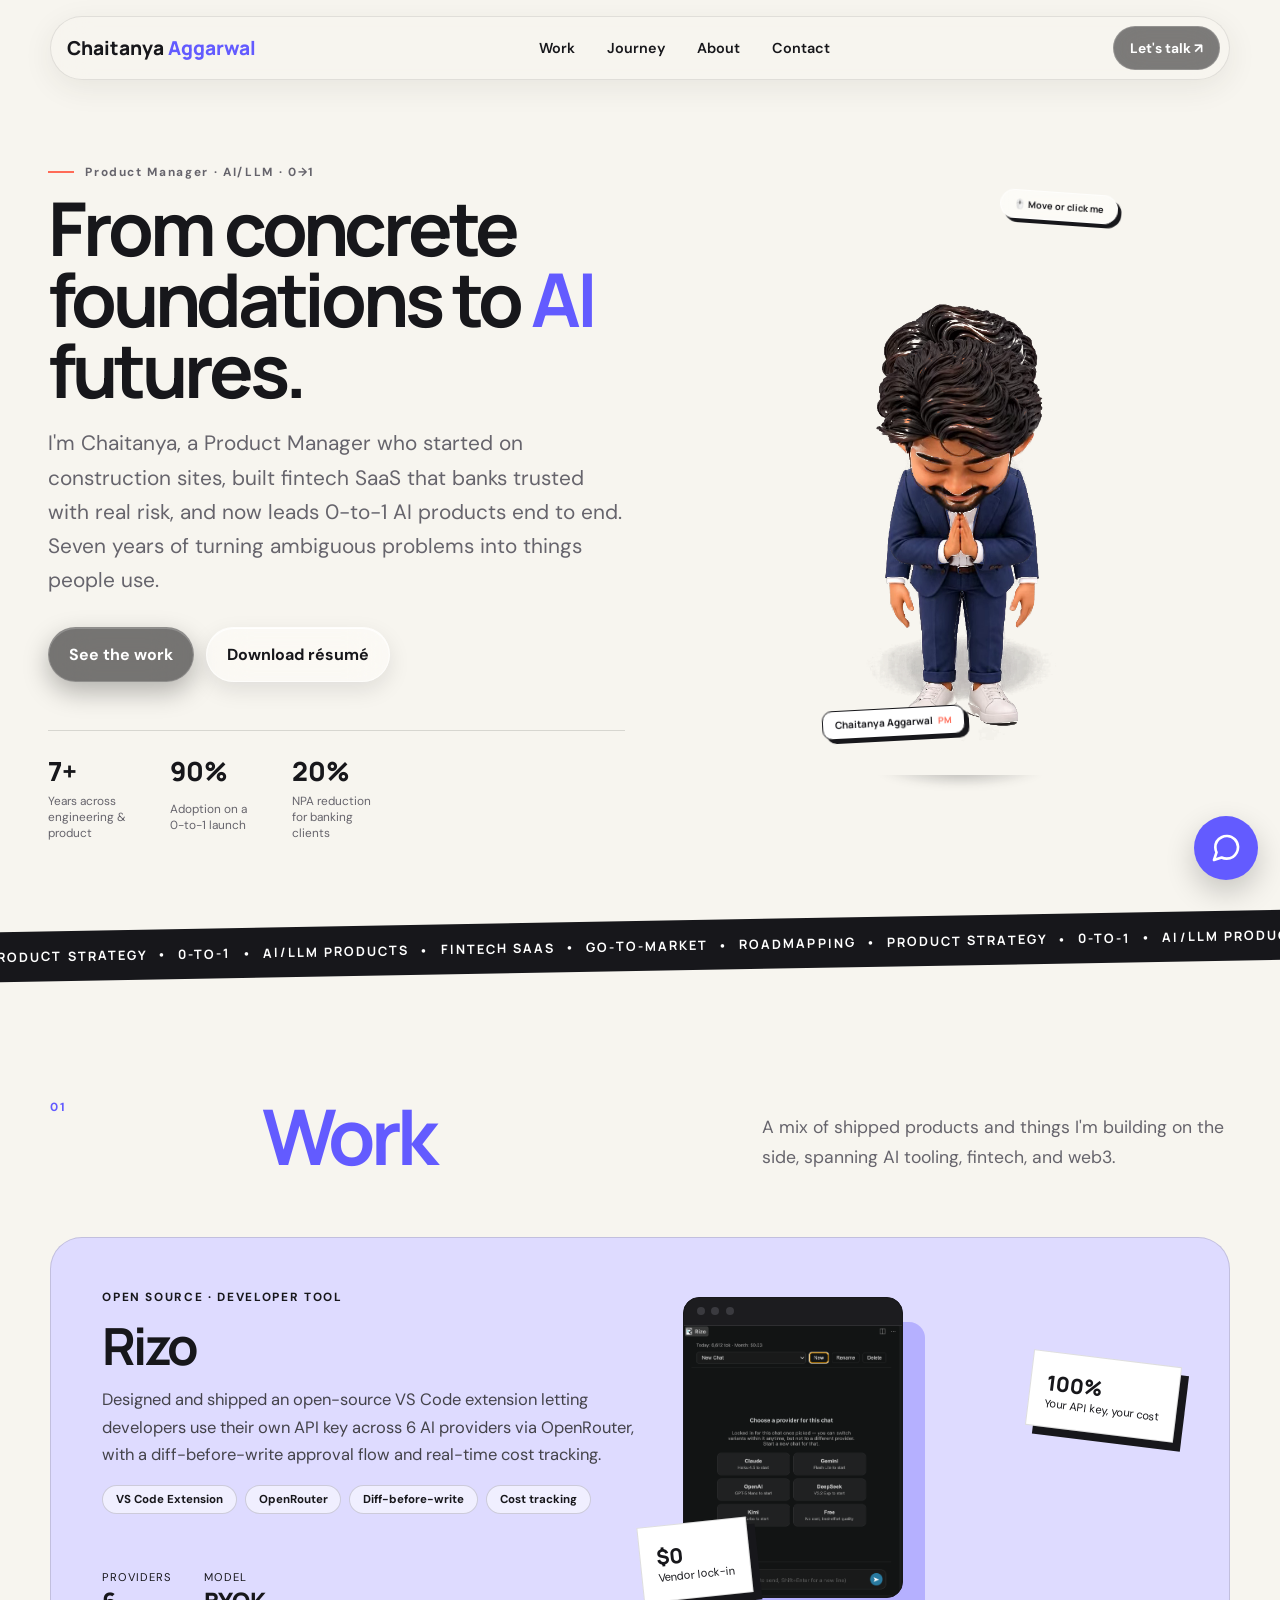
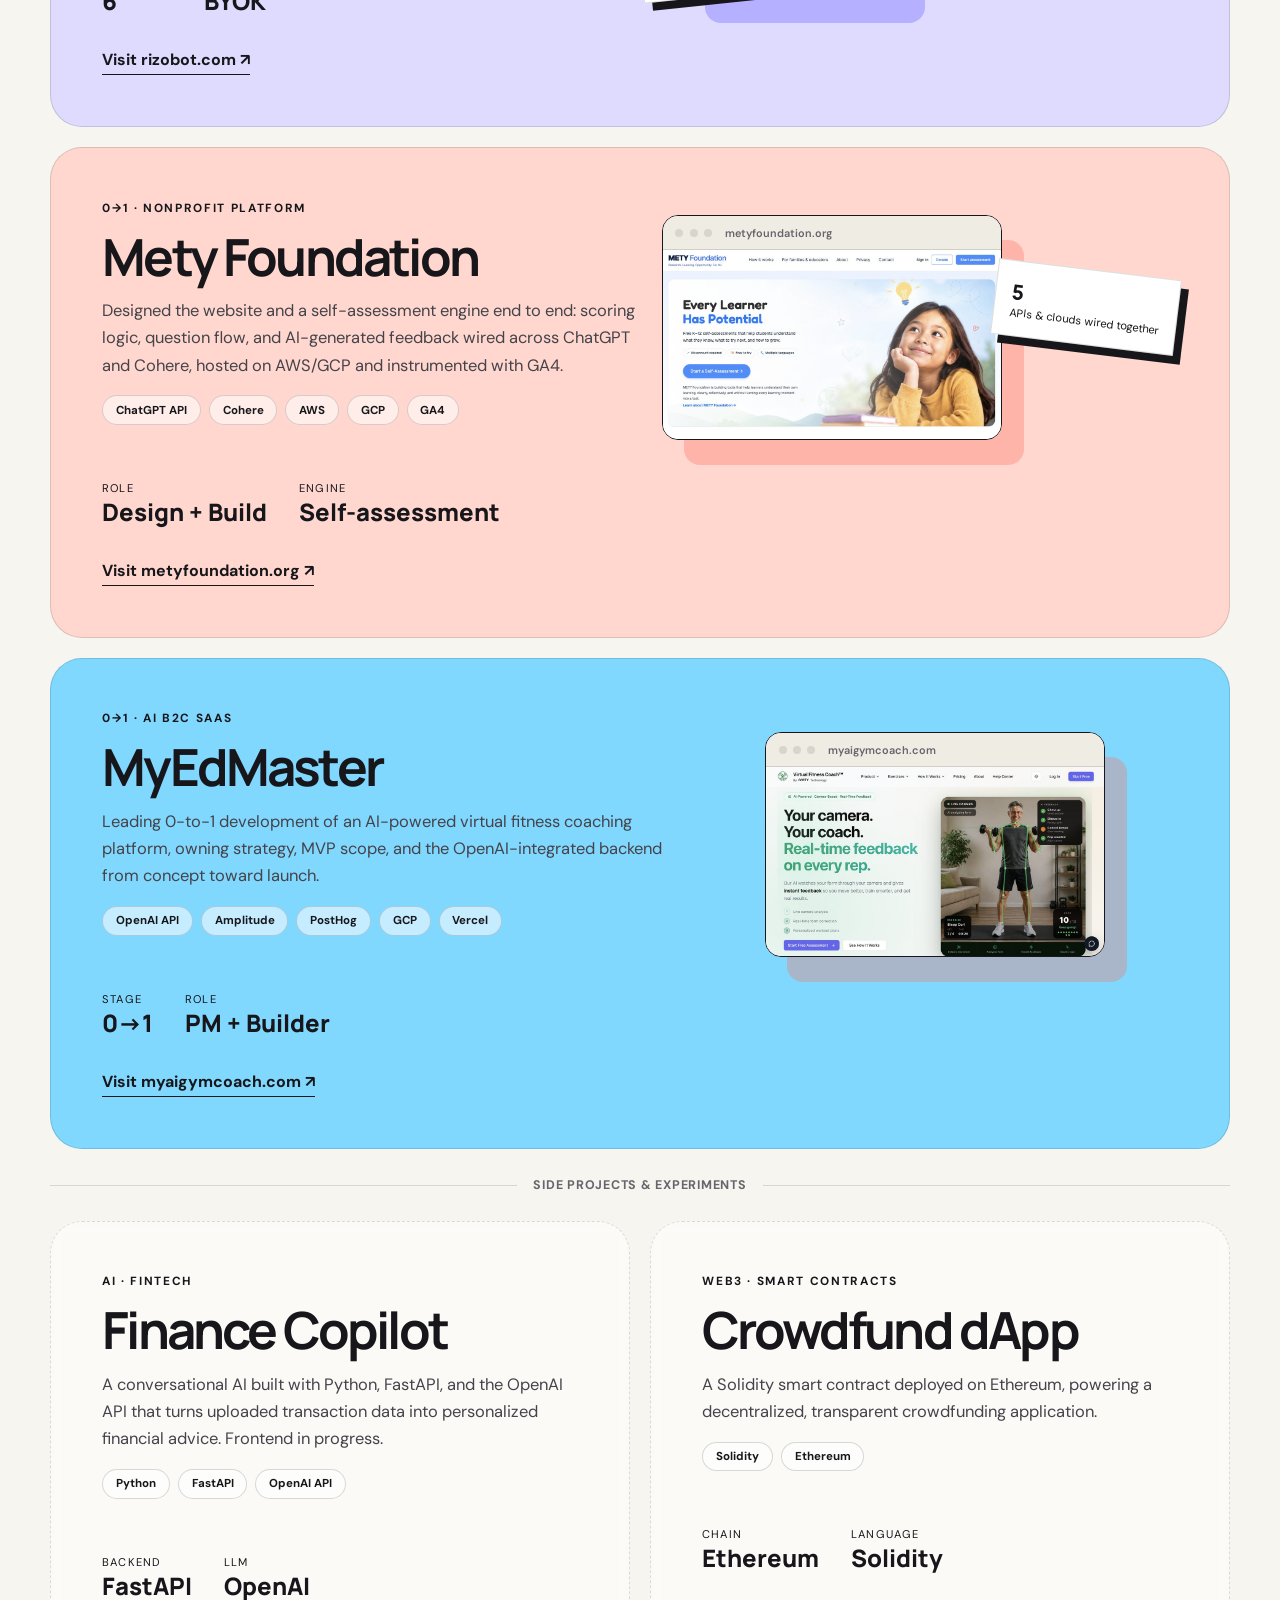
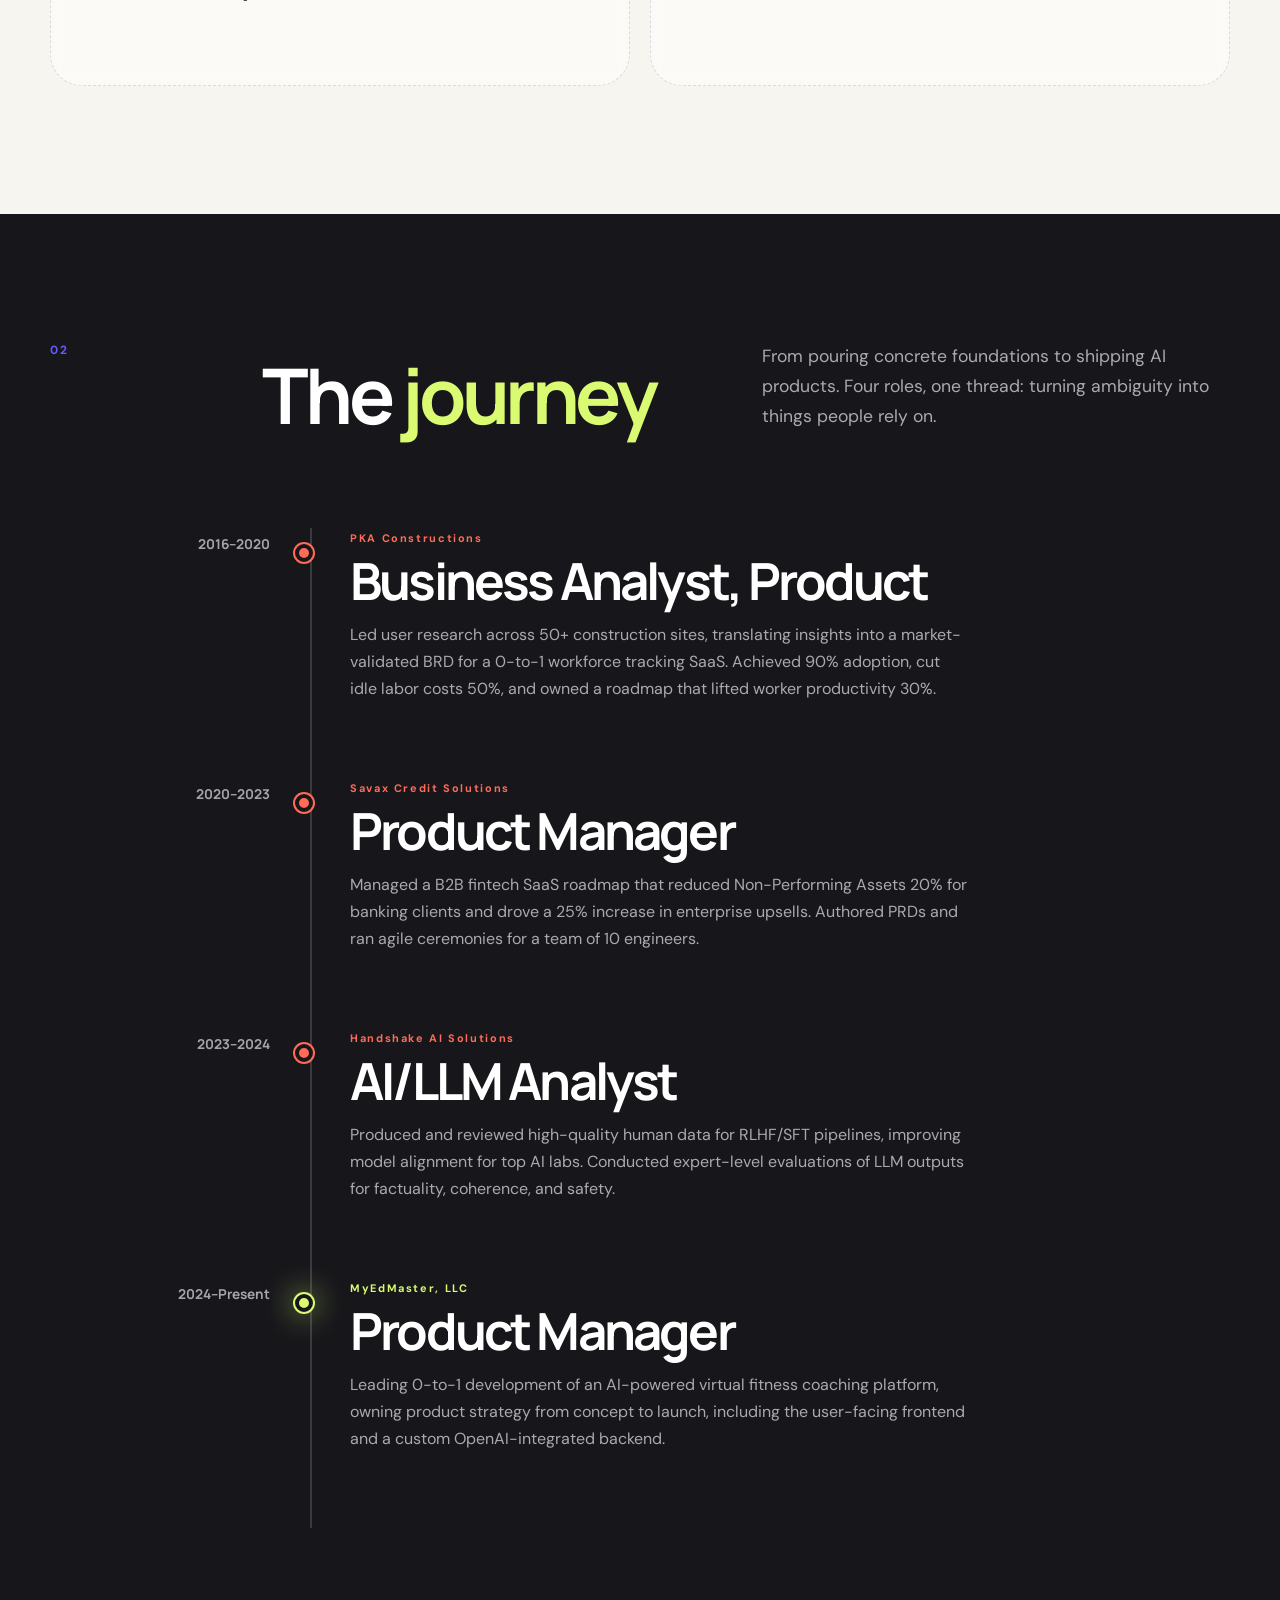
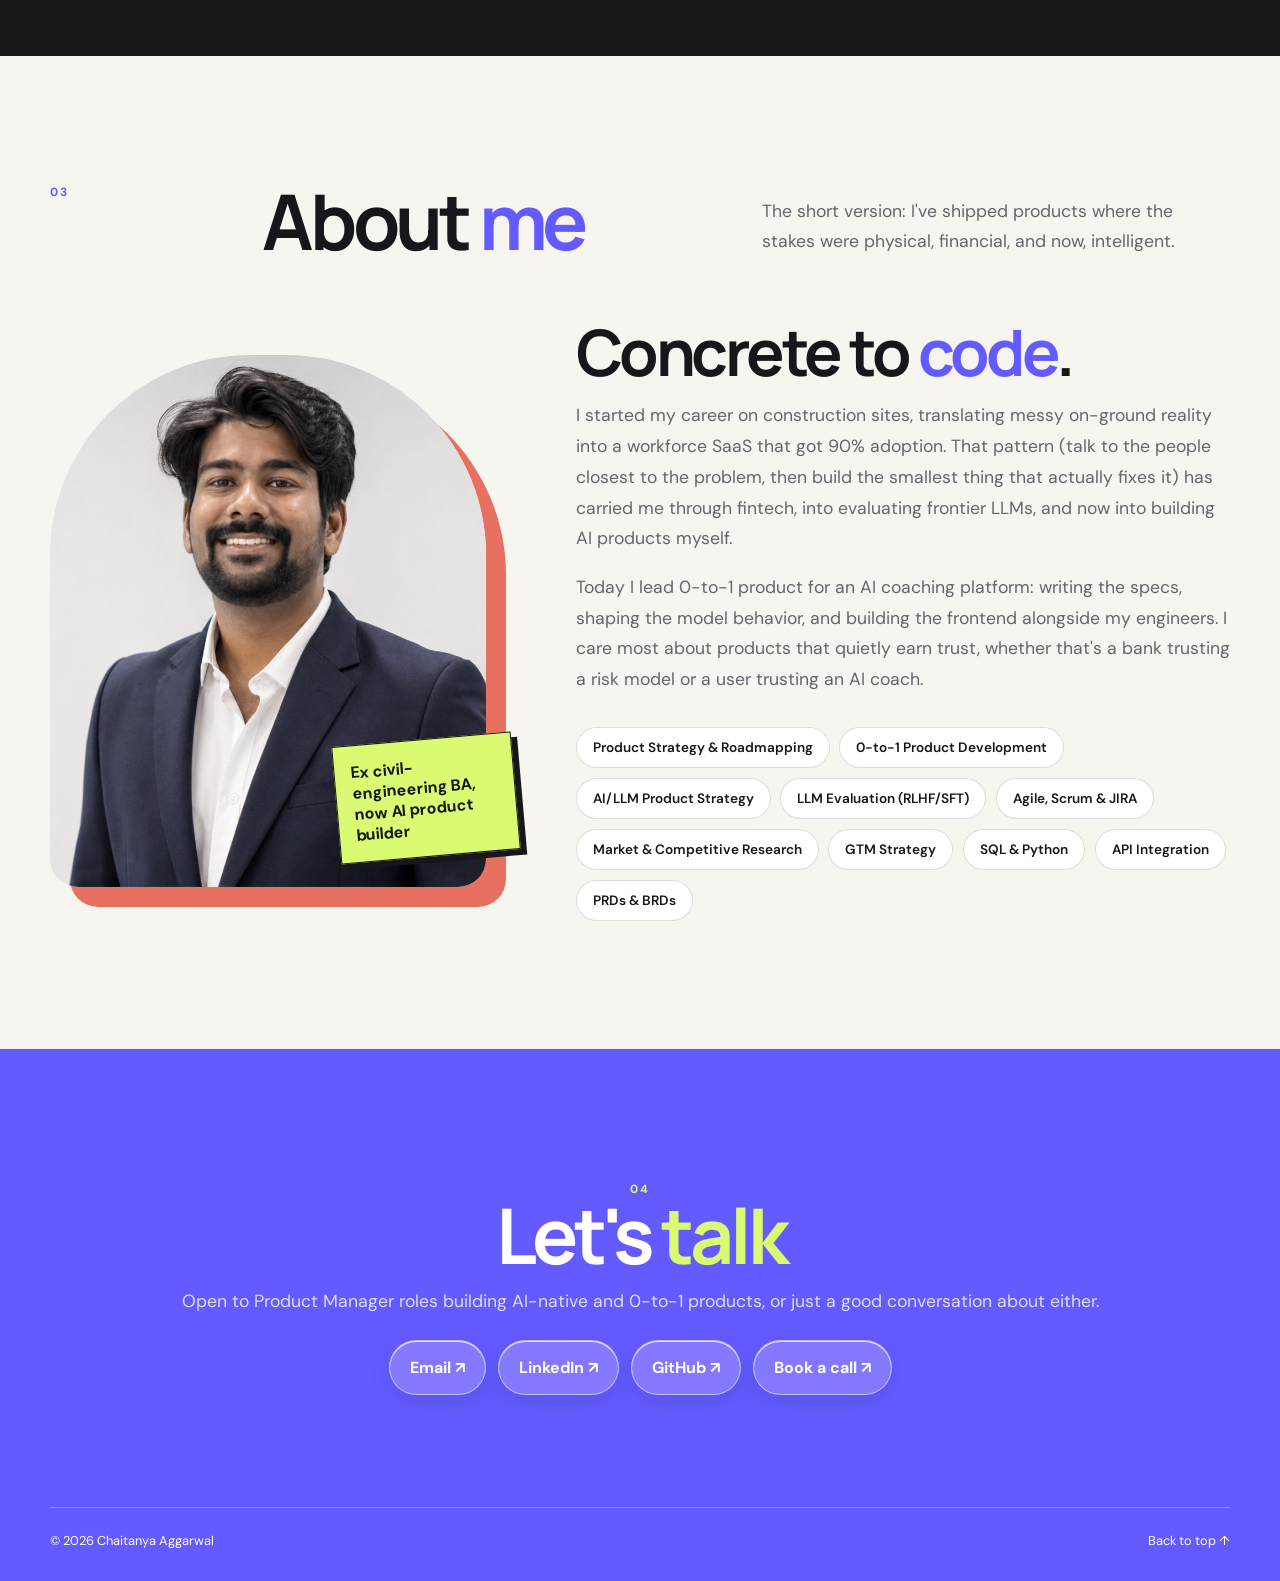
==== commit bcececc1: "feat: real animated video avatar (namaste/wave/dance), replacing sprites - Trimmed and background-ke" ====
--- a/index.html
+++ b/index.html
@@ -71,8 +71,8 @@
         <div class="avatar-frame">
           <div class="avatar-mask">
             <div class="avatar-stage" id="avatar-stage" role="img" tabindex="0" aria-label="Animated 3D avatar of Chaitanya Aggarwal — waves hello as you move your mouse, dances if you click it">
-              <div class="avatar-layer" id="avatar-layer-a"></div>
-              <div class="avatar-layer" id="avatar-layer-b"></div>
+              <video class="avatar-layer is-visible" id="avatar-idle-video" muted playsinline autoplay loop></video>
+              <video class="avatar-layer" id="avatar-gesture-video" muted playsinline></video>
             </div>
           </div>
           <div class="avatar-tag">Chaitanya Aggarwal<span>PM</span></div>
--- a/css/main.css
+++ b/css/main.css
@@ -4,7 +4,7 @@
 *{box-sizing:border-box}html{scroll-behavior:smooth}body{margin:0;background:var(--paper);color:var(--ink);font-family:var(--body);overflow-x:hidden}a{color:inherit;text-decoration:none}button{font:inherit;color:inherit}img{display:block;max-width:100%}.skip-link{position:fixed;left:1rem;top:-5rem;z-index:100;padding:.75rem 1rem;background:var(--ink);color:white;border-radius:10px}.skip-link:focus{top:1rem}
 .site-header{position:fixed;z-index:50;top:1rem;left:50%;transform:translateX(-50%);width:min(1180px,calc(100% - 2rem));height:64px;padding:.5rem .55rem .5rem 1rem;display:flex;align-items:center;justify-content:space-between;border:1px solid rgba(23,23,27,.1);border-radius:999px;background:rgba(247,245,239,.83);backdrop-filter:blur(18px);box-shadow:0 8px 30px rgba(50,45,40,.08)}.logo{font:800 1.2rem var(--display)}.logo span,h1 em,h2 em{color:var(--violet);font-style:normal}.site-header nav{display:flex;gap:2rem;font-size:.9rem;font-weight:600}.site-header nav a{transition:color .2s}.site-header nav a:hover{color:var(--violet)}.header-cta{padding:.75rem 1rem;background:rgba(23,23,27,.55);backdrop-filter:blur(16px) saturate(180%);-webkit-backdrop-filter:blur(16px) saturate(180%);border:1px solid rgba(255,255,255,.18);color:white;border-radius:999px;font-size:.86rem;font-weight:700;transition:transform .2s}.header-cta:hover{transform:translateY(-2px)}#mobile-nav{display:none}
 .hero{min-height:100vh;max-width:1280px;margin:auto;padding:9.5rem 3rem 5rem;display:grid;grid-template-columns:1.03fr .97fr;gap:4rem;align-items:center}.kicker,.section-number,.project-tag{font-size:.74rem;letter-spacing:.14em;font-weight:700}.kicker{display:flex;align-items:center;gap:.7rem;color:var(--muted)}.kicker span{width:26px;height:2px;background:var(--coral)}h1,h2,h3{font-family:var(--display);letter-spacing:-.055em;margin:0;line-height:.96}h1{font-size:clamp(3.2rem,5.8vw,5.8rem)}h2{font-size:clamp(3rem,6vw,6rem)}h3{font-size:clamp(2rem,4vw,4rem)}.hero-text{max-width:610px;color:var(--muted);font-size:clamp(1.05rem,1.7vw,1.3rem);line-height:1.65}.hero-actions,.contact-links{display:flex;flex-wrap:wrap;gap:.75rem;margin-top:1.8rem}.button{position:relative;display:inline-flex;justify-content:center;align-items:center;gap:1rem;padding:1rem 1.25rem;border-radius:999px;border:1px solid rgba(255,255,255,.6);font-weight:700;background:rgba(255,255,255,.38);backdrop-filter:blur(20px) saturate(180%);-webkit-backdrop-filter:blur(20px) saturate(180%);box-shadow:0 1px 0 rgba(255,255,255,.85) inset,0 8px 22px rgba(23,23,27,.1);transition:transform .2s,box-shadow .2s,background .2s}.button:hover{transform:translateY(-3px);box-shadow:0 1px 0 rgba(255,255,255,.9) inset,0 14px 30px rgba(23,23,27,.16)}.button-dark{background:rgba(23,23,27,.58);color:white;border-color:rgba(255,255,255,.18);box-shadow:0 1px 0 rgba(255,255,255,.2) inset,0 10px 26px rgba(0,0,0,.28)}.button-light{background:rgba(255,255,255,.45)}.proof{list-style:none;margin:3rem 0 0;padding:1.4rem 0 0;display:flex;gap:2rem;border-top:1px solid var(--line)}.proof li{display:grid;gap:.25rem}.proof strong{font:800 1.65rem var(--display)}.proof span{font-size:.74rem;color:var(--muted);max-width:90px}
-.hero-visual{position:relative;min-height:620px;perspective:1000px;display:flex;align-items:center;justify-content:center}.avatar-frame{position:relative;height:min(560px,62vh);perspective:900px;animation:avatar-float 3.6s ease-in-out infinite}.avatar-frame::after{content:'';position:absolute;z-index:0;left:50%;bottom:-2%;transform:translateX(-50%);width:52%;height:6%;background:radial-gradient(ellipse at center,rgba(23,23,27,.28),transparent 72%);filter:blur(3px)}.avatar-mask{position:relative;z-index:1;height:100%;aspect-ratio:var(--ar,.43);overflow:hidden;background:var(--paper);transition:transform .2s ease-out;transform:perspective(900px) rotateX(0) rotateY(0) scale(1)}.avatar-stage{position:relative;width:100%;height:100%;cursor:pointer}.avatar-stage:focus-visible{outline:3px solid var(--violet);outline-offset:4px}.avatar-layer{--frame:0;--count:56;--pos-y:50%;position:absolute;inset:0;background-repeat:no-repeat;opacity:0;transition:opacity 34ms linear;background-size:var(--bg-size,5600% 387%);background-position:calc(var(--frame)/max(var(--count) - 1,1)*100%) var(--pos-y);background-image:var(--bg-src,url('../Public/images/avatar-namaste-smooth.png'))}.avatar-layer.is-visible{opacity:1}@keyframes avatar-float{0%,100%{transform:translateY(0)}50%{transform:translateY(-8px)}}.avatar-tag{position:absolute;z-index:4;left:6%;bottom:7%;padding:.4rem .75rem;background:white;border:1px solid var(--ink);box-shadow:4px 4px 0 var(--ink);border-radius:10px;font:700 .62rem var(--display);transform:rotate(-3deg)}.avatar-tag span{color:var(--coral);margin-left:.3rem;font-size:.56rem}.hero-hint{position:absolute;z-index:4;right:4%;top:4%;padding:.45rem .8rem;background:rgba(255,255,255,.55);backdrop-filter:blur(14px) saturate(180%);-webkit-backdrop-filter:blur(14px) saturate(180%);border:1px solid rgba(255,255,255,.7);box-shadow:4px 4px 0 var(--ink);border-radius:999px;font:700 .58rem var(--display);transform:rotate(4deg)}
+.hero-visual{position:relative;min-height:620px;perspective:1000px;display:flex;align-items:center;justify-content:center}.avatar-frame{position:relative;height:min(560px,62vh);perspective:900px;animation:avatar-float 3.6s ease-in-out infinite}.avatar-frame::after{content:'';position:absolute;z-index:0;left:50%;bottom:-2%;transform:translateX(-50%);width:52%;height:6%;background:radial-gradient(ellipse at center,rgba(23,23,27,.28),transparent 72%);filter:blur(3px)}.avatar-mask{position:relative;z-index:1;height:100%;aspect-ratio:560/996;overflow:hidden;background:var(--paper);transition:transform .2s ease-out;transform:perspective(900px) rotateX(0) rotateY(0) scale(1)}.avatar-stage{position:relative;width:100%;height:100%;cursor:pointer}.avatar-stage:focus-visible{outline:3px solid var(--violet);outline-offset:4px}.avatar-layer{position:absolute;inset:0;width:100%;height:100%;object-fit:contain;opacity:0;transition:opacity .35s ease;pointer-events:none}.avatar-layer.is-visible{opacity:1}@keyframes avatar-float{0%,100%{transform:translateY(0)}50%{transform:translateY(-8px)}}.avatar-tag{position:absolute;z-index:4;left:6%;bottom:7%;padding:.4rem .75rem;background:white;border:1px solid var(--ink);box-shadow:4px 4px 0 var(--ink);border-radius:10px;font:700 .62rem var(--display);transform:rotate(-3deg)}.avatar-tag span{color:var(--coral);margin-left:.3rem;font-size:.56rem}.hero-hint{position:absolute;z-index:4;right:0;top:-1.6rem;padding:.45rem .8rem;background:rgba(255,255,255,.55);backdrop-filter:blur(14px) saturate(180%);-webkit-backdrop-filter:blur(14px) saturate(180%);border:1px solid rgba(255,255,255,.7);box-shadow:4px 4px 0 var(--ink);border-radius:999px;font:700 .58rem var(--display);transform:rotate(4deg)}
 .marquee{overflow:hidden;padding:1rem 0;background:var(--ink);color:white;white-space:nowrap;transform:rotate(-1deg);width:102%;margin-left:-1%}.marquee div{width:max-content;font:700 .8rem var(--display);letter-spacing:.16em;animation:marquee 28s linear infinite}@keyframes marquee{to{transform:translateX(-50%)}}
 .section{padding:8rem max(2rem,calc((100vw - 1180px)/2))}.section-intro{display:grid;grid-template-columns:180px 1fr 1fr;gap:2rem;align-items:end;margin-bottom:4rem}.section-number{color:var(--violet);align-self:start}.section-intro>p:last-child{color:var(--muted);font-size:1.1rem;line-height:1.7;margin:0}.projects{display:grid;gap:1.25rem}.project{border:1px solid var(--line);border-radius:var(--radius);overflow:hidden;padding:clamp(1.5rem,4vw,3.5rem);min-height:450px}.project-violet{background:#dedbff;display:grid;grid-template-columns:1fr 1fr}.project-coral{background:#ffd7cf;display:grid;grid-template-columns:1fr 1fr}.project-lime{background:var(--lime)}.project-blue{background:var(--blue);display:grid;grid-template-columns:1.2fr .8fr;align-items:end}.project-sand{background:rgba(255,255,255,.5);border:1px dashed var(--line);backdrop-filter:blur(6px)}.project-pair{display:grid;grid-template-columns:1fr 1fr;gap:1.25rem}.stack{display:flex;flex-wrap:wrap;gap:.5rem;list-style:none;margin:0 0 1.5rem;padding:0}.stack li{padding:.4rem .8rem;border:1px solid rgba(23,23,27,.16);border-radius:999px;background:rgba(255,255,255,.55);font-size:.72rem;font-weight:700}.section-divider{display:flex;align-items:center;gap:1rem;margin:.5rem 0 .5rem;color:var(--muted);font-size:.78rem;font-weight:700;letter-spacing:.06em;text-transform:uppercase}.section-divider:before,.section-divider:after{content:"";flex:1;height:1px;background:var(--line)}.project-copy{position:relative;z-index:2;display:flex;flex-direction:column;align-items:flex-start}.project-tag{margin:0 0 1rem}.project-copy>p:not(.project-tag){max-width:570px;color:#44434a;line-height:1.65;font-size:1.03rem}.project dl{display:flex;gap:2rem;margin:2rem 0}.project dl div{display:grid}.project dt{font-size:.7rem;text-transform:uppercase;letter-spacing:.1em}.project dd{margin:0;font:800 1.5rem var(--display)}.project a{margin-top:auto;padding-bottom:.25rem;border-bottom:1px solid;font-weight:700}.project-art{position:relative;min-height:380px}.browser-mock{position:absolute;width:min(340px,94%);left:4%;top:4%;border:1px solid var(--ink);border-radius:16px;background:#faf9f5;box-shadow:22px 25px 0 rgba(255,107,87,.32);overflow:hidden}.browser-bar{display:flex;align-items:center;gap:.4rem;padding:.6rem .8rem;background:#efece4;border-bottom:1px solid var(--line)}.browser-bar span{width:8px;height:8px;border-radius:50%;background:#d8d5cc}.browser-bar em{margin-left:.4rem;font-style:normal;font-size:.68rem;color:var(--muted);font-weight:600}.browser-mock img{display:block;width:100%;height:auto}.app-shot{position:absolute;width:min(220px,72%);left:8%;top:2%;border:1px solid var(--ink);border-radius:16px;background:#0b0b0d;box-shadow:22px 25px 0 rgba(99,91,255,.34);overflow:hidden}.app-shot .browser-bar{background:#1c1c1f;border-bottom-color:rgba(255,255,255,.08)}.app-shot .browser-bar span{background:#3a3a3f}.app-shot img{display:block;width:100%;height:auto}.float-stat{position:absolute;z-index:2;padding:1rem;background:white;border:1px solid var(--line);box-shadow:8px 8px 0 var(--ink);transform:rotate(-6deg)}.float-stat b,.float-stat span{display:block}.float-stat b{font:800 1.3rem var(--display)}.float-stat span{font-size:.7rem}.stat-one{left:0;bottom:20%}.stat-two{right:0;top:18%;transform:rotate(7deg)}
 .journey{background:var(--ink);color:white}.journey .section-intro>p:last-child{color:#aaa9b0}.journey h2 em{color:var(--lime)}.timeline{position:relative;max-width:980px;margin:0 auto;padding-top:2rem}.timeline-progress{position:absolute;left:160px;top:2rem;bottom:0;width:2px;background:#3b3a40}.timeline-progress span{display:block;width:100%;height:var(--timeline-progress,0%);background:linear-gradient(var(--coral),var(--lime));box-shadow:0 0 20px var(--lime)}.milestone{position:relative;display:grid;grid-template-columns:120px 30px 1fr;gap:25px;min-height:250px}.milestone time{font:700 .85rem var(--display);color:#a7a5ac;text-align:right;padding-top:.45rem}.timeline-dot{z-index:2;width:18px;height:18px;margin-top:.35rem;border-radius:50%;border:4px solid var(--ink);background:var(--coral);box-shadow:0 0 0 2px var(--coral)}.milestone>div:last-child{padding-bottom:4rem}.milestone p{margin:.2rem 0 .7rem;color:var(--coral);font-size:.68rem;letter-spacing:.15em;font-weight:700}.milestone h3{font-size:clamp(1.8rem,4vw,3.5rem)}.milestone span{display:block;max-width:620px;margin-top:1rem;color:#aaa9b0;line-height:1.7}.milestone-now .timeline-dot{background:var(--lime);box-shadow:0 0 0 2px var(--lime),0 0 30px var(--lime)}.milestone-now p{color:var(--lime)}
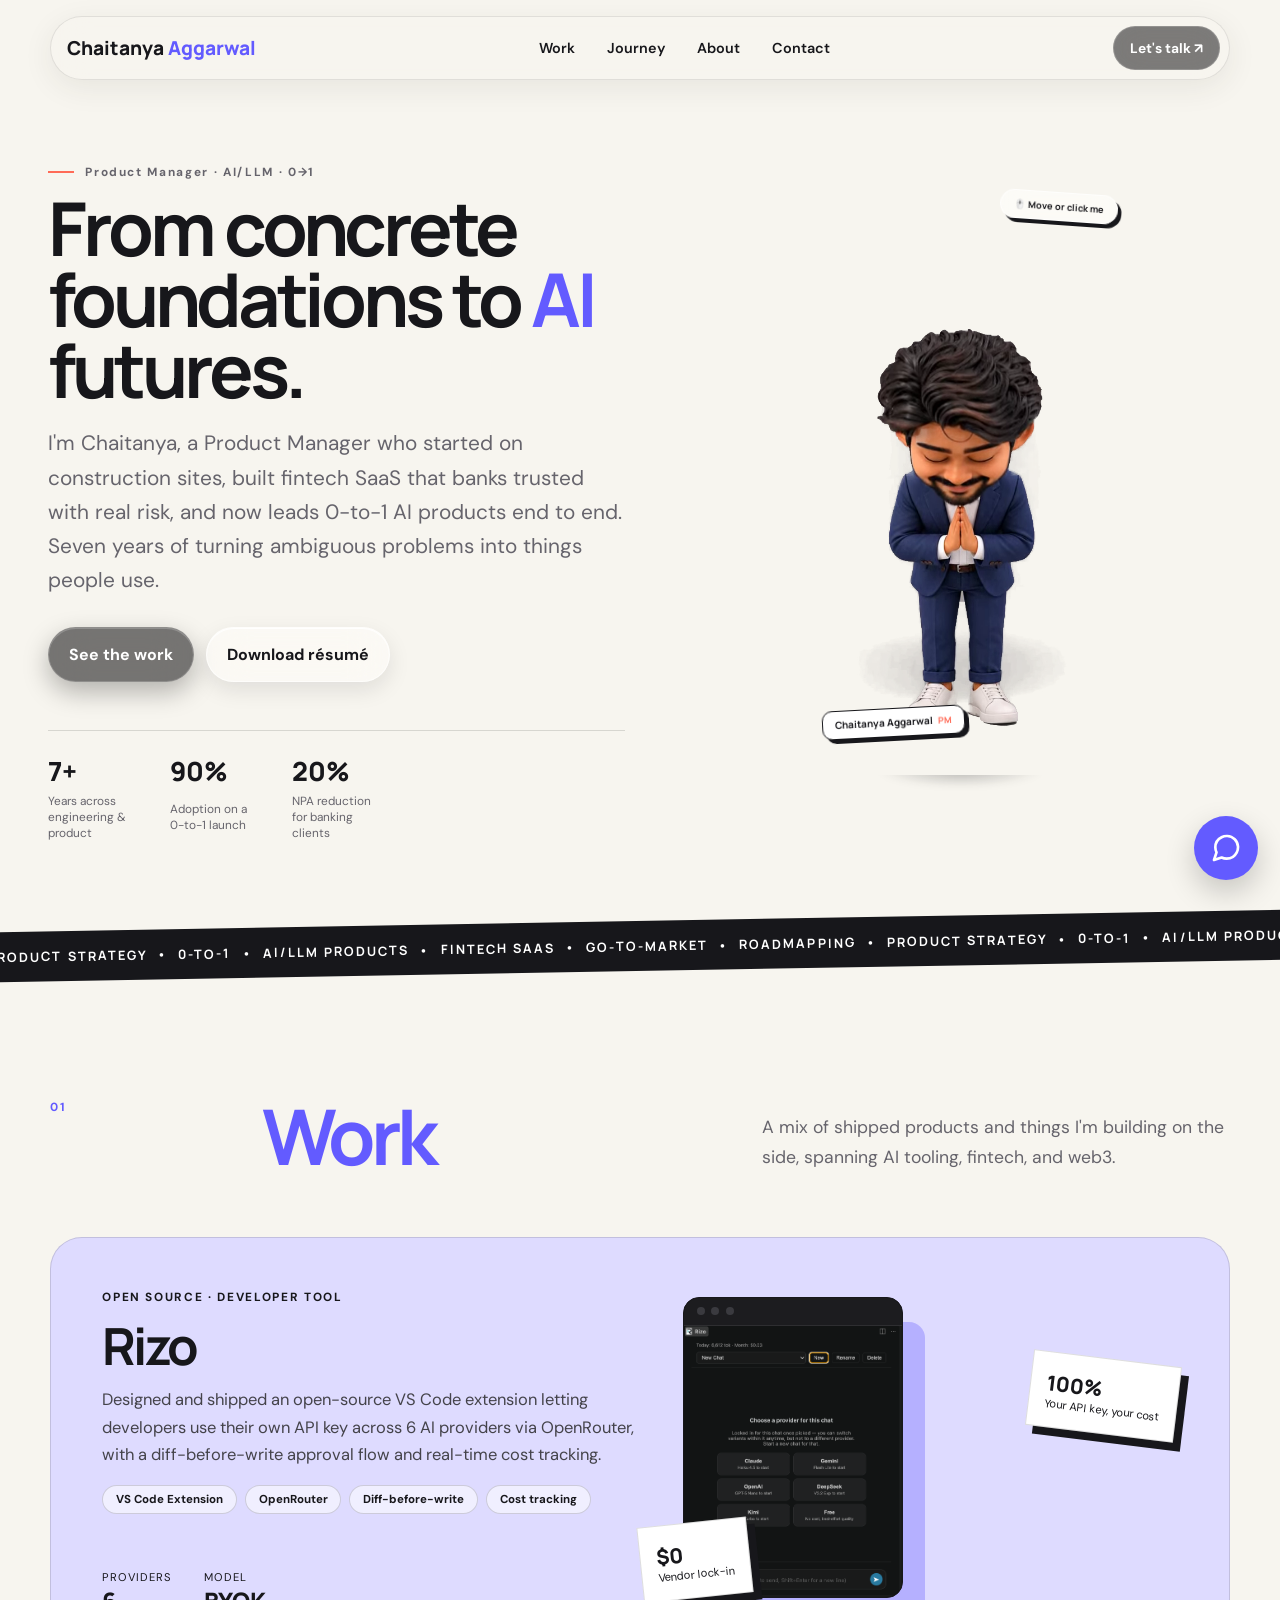
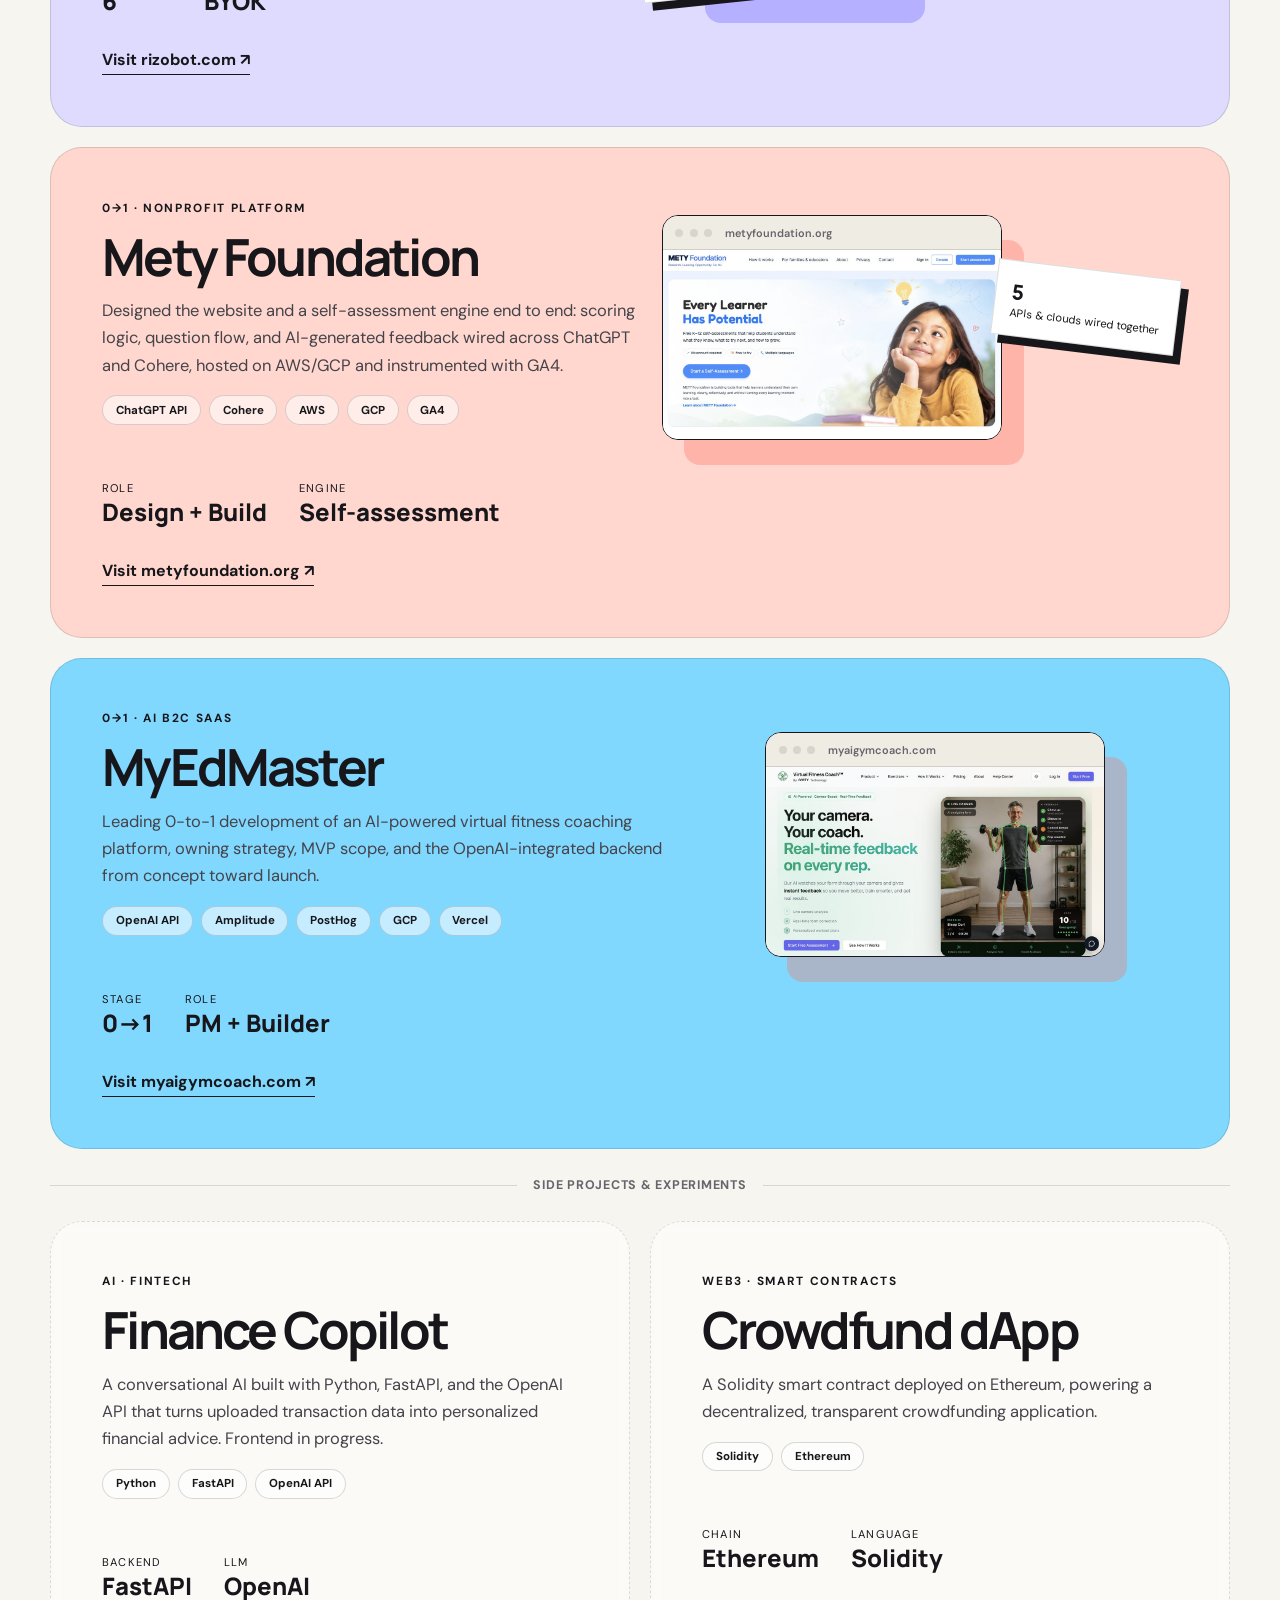
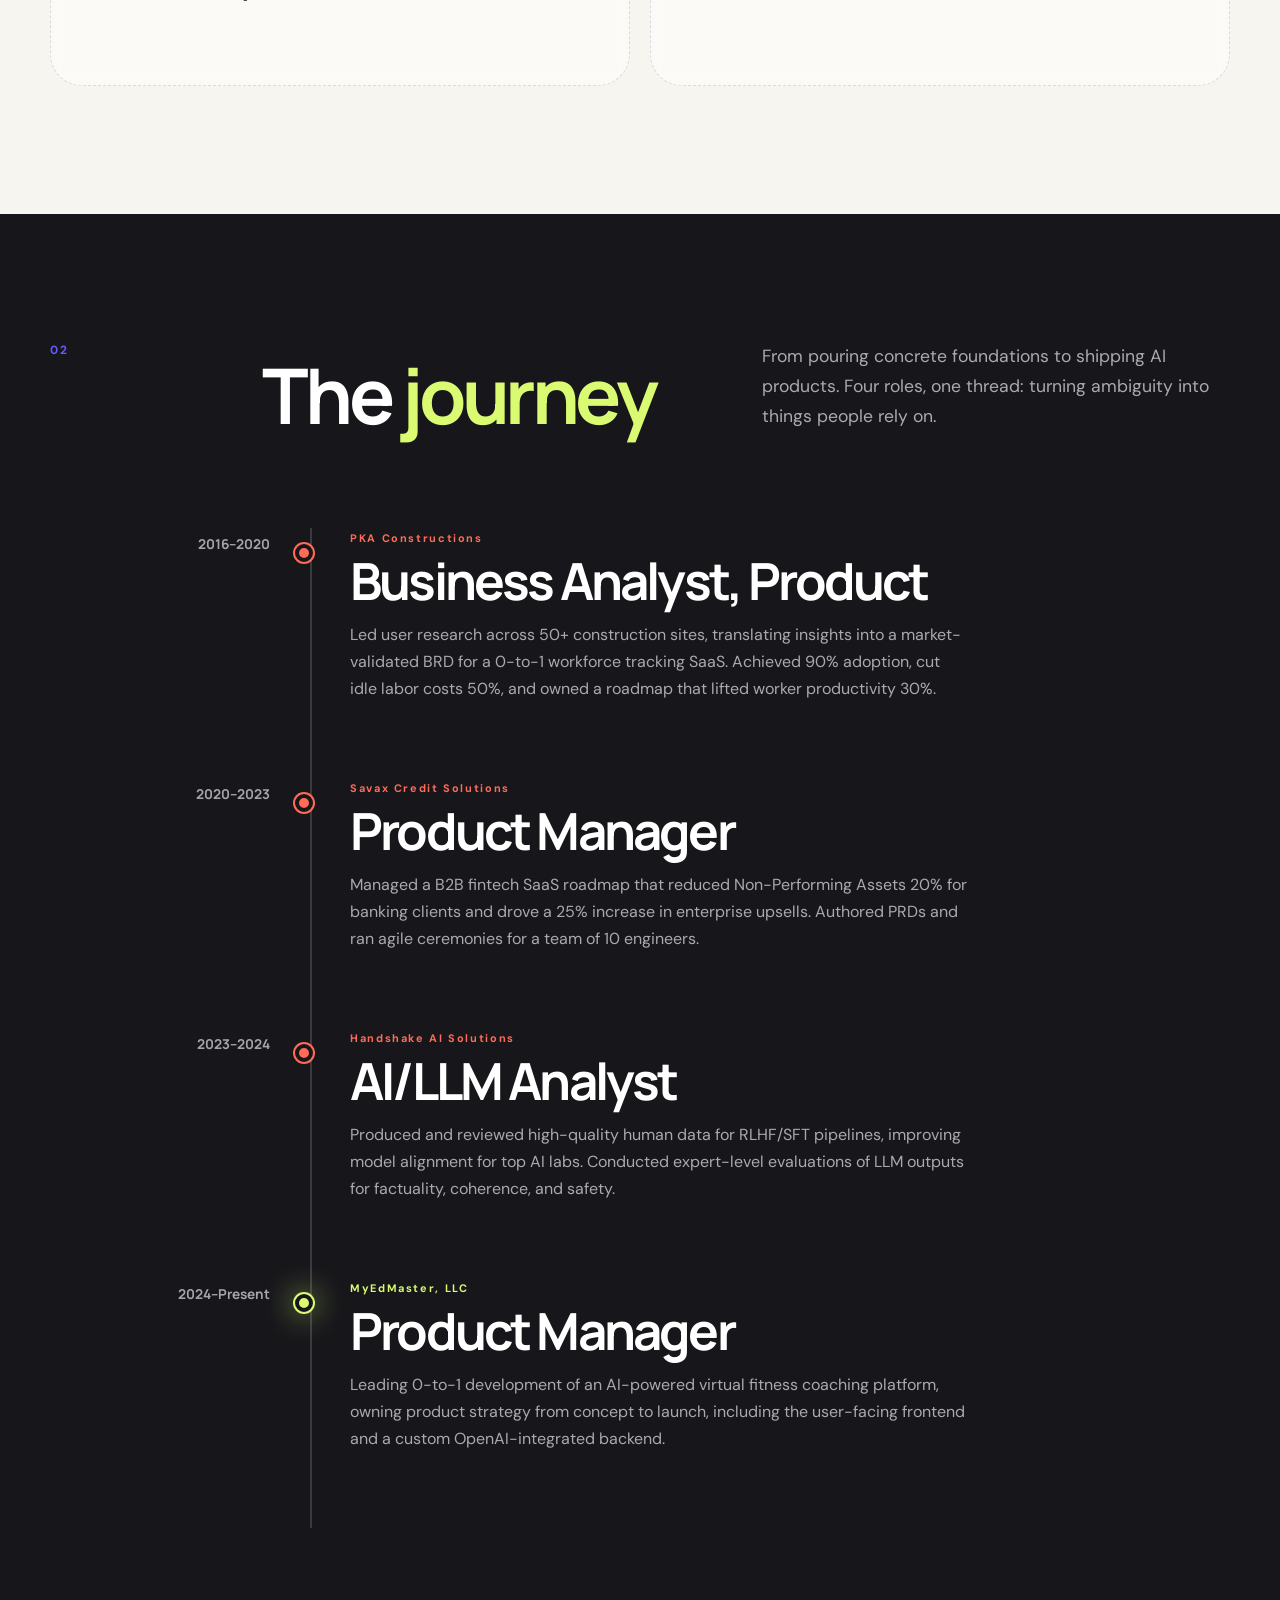
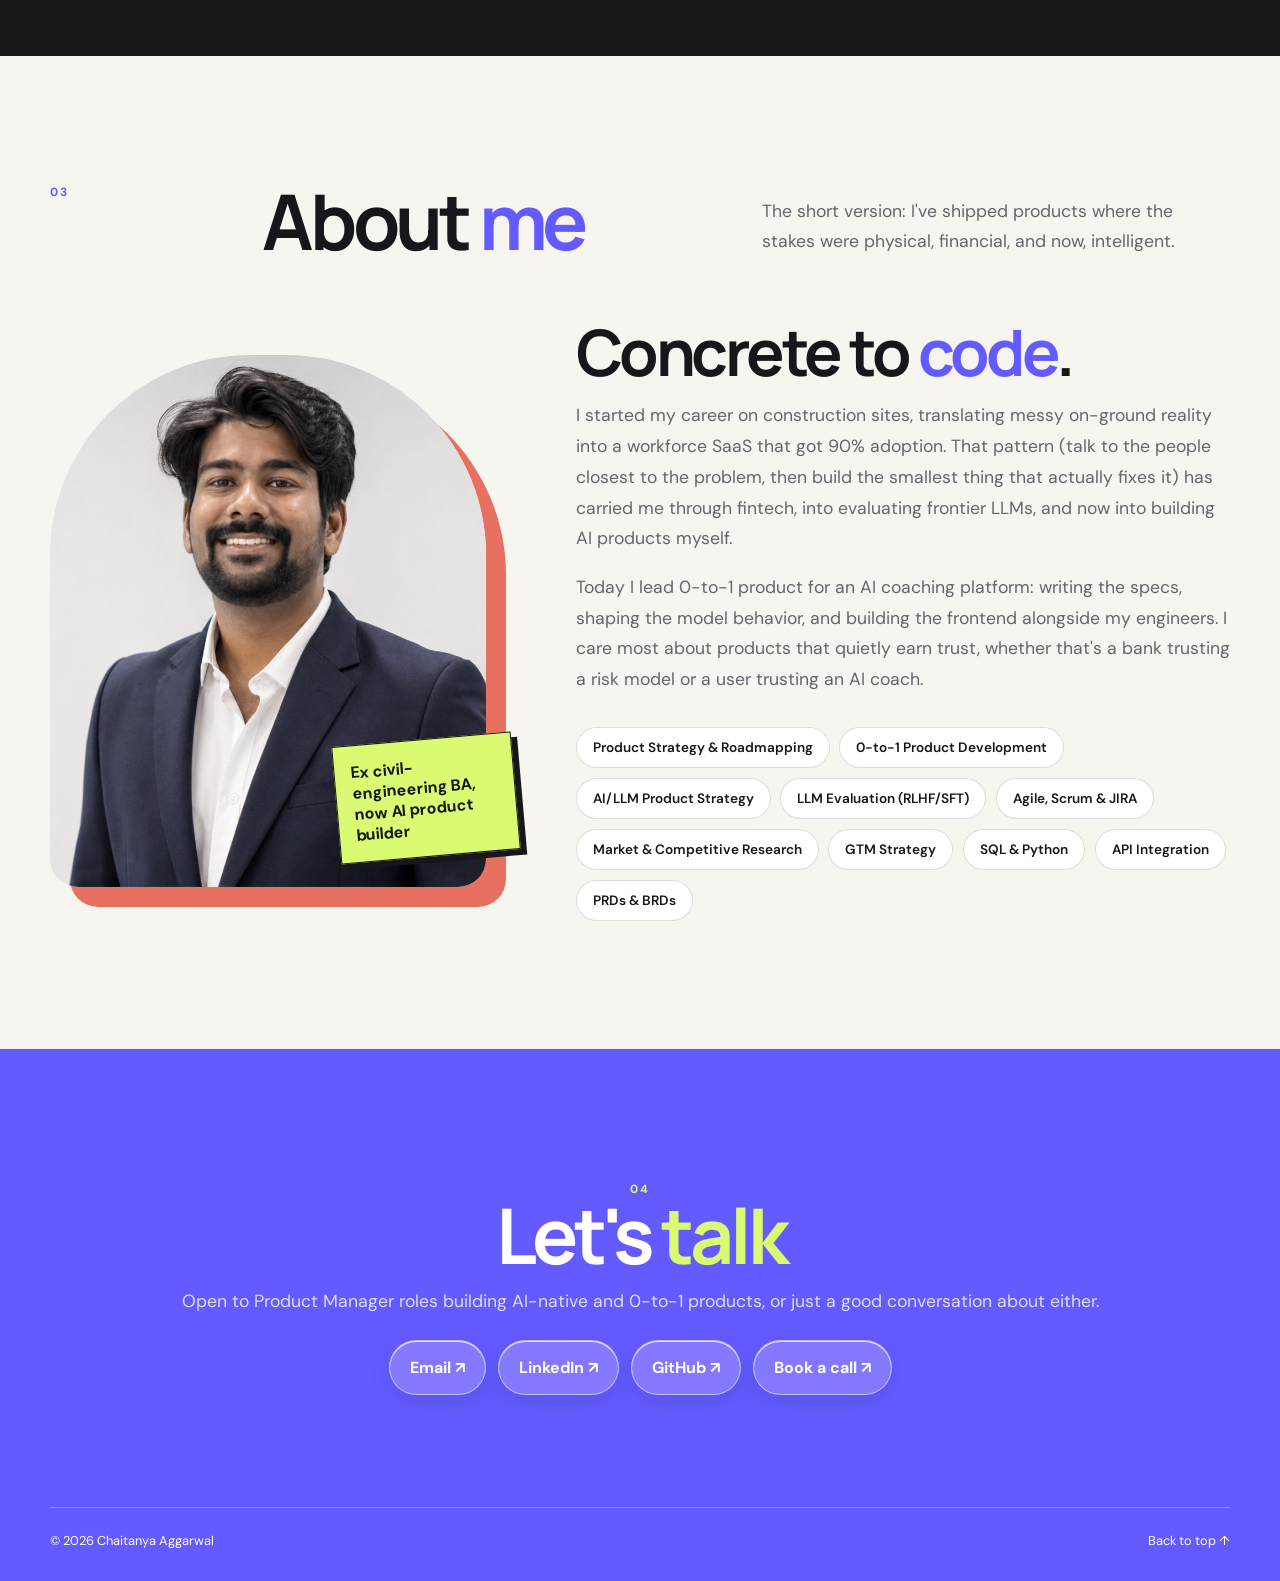
==== commit da901f2a: "fix: video path bug, idle-layer ghosting, and hair/highlight matte holes - Fixed the real breaking b" ====
--- a/index.html
+++ b/index.html
@@ -71,7 +71,7 @@
         <div class="avatar-frame">
           <div class="avatar-mask">
             <div class="avatar-stage" id="avatar-stage" role="img" tabindex="0" aria-label="Animated 3D avatar of Chaitanya Aggarwal — waves hello as you move your mouse, dances if you click it">
-              <video class="avatar-layer is-visible" id="avatar-idle-video" muted playsinline autoplay loop></video>
+              <video class="avatar-layer is-visible" id="avatar-idle-video" poster="Public/images/avatar-namaste-hq.png" muted playsinline autoplay loop></video>
               <video class="avatar-layer" id="avatar-gesture-video" muted playsinline></video>
             </div>
           </div>
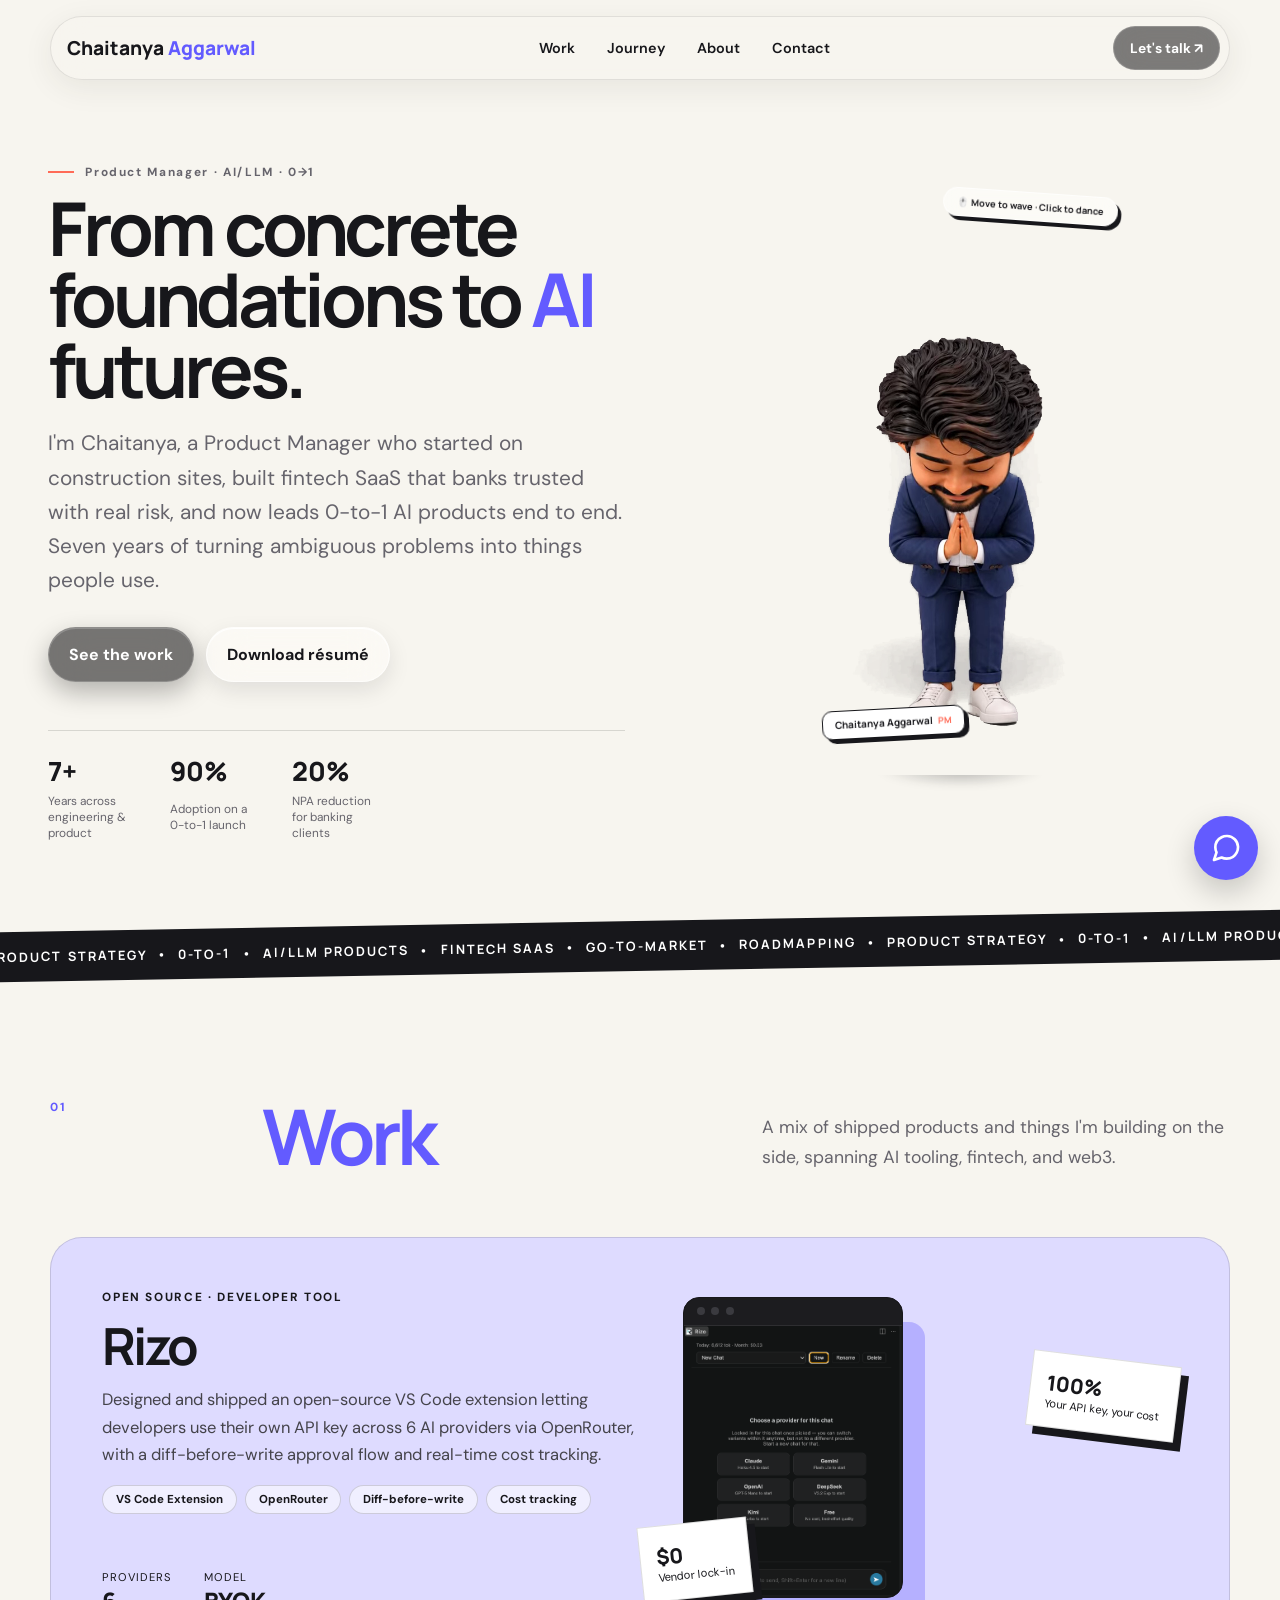
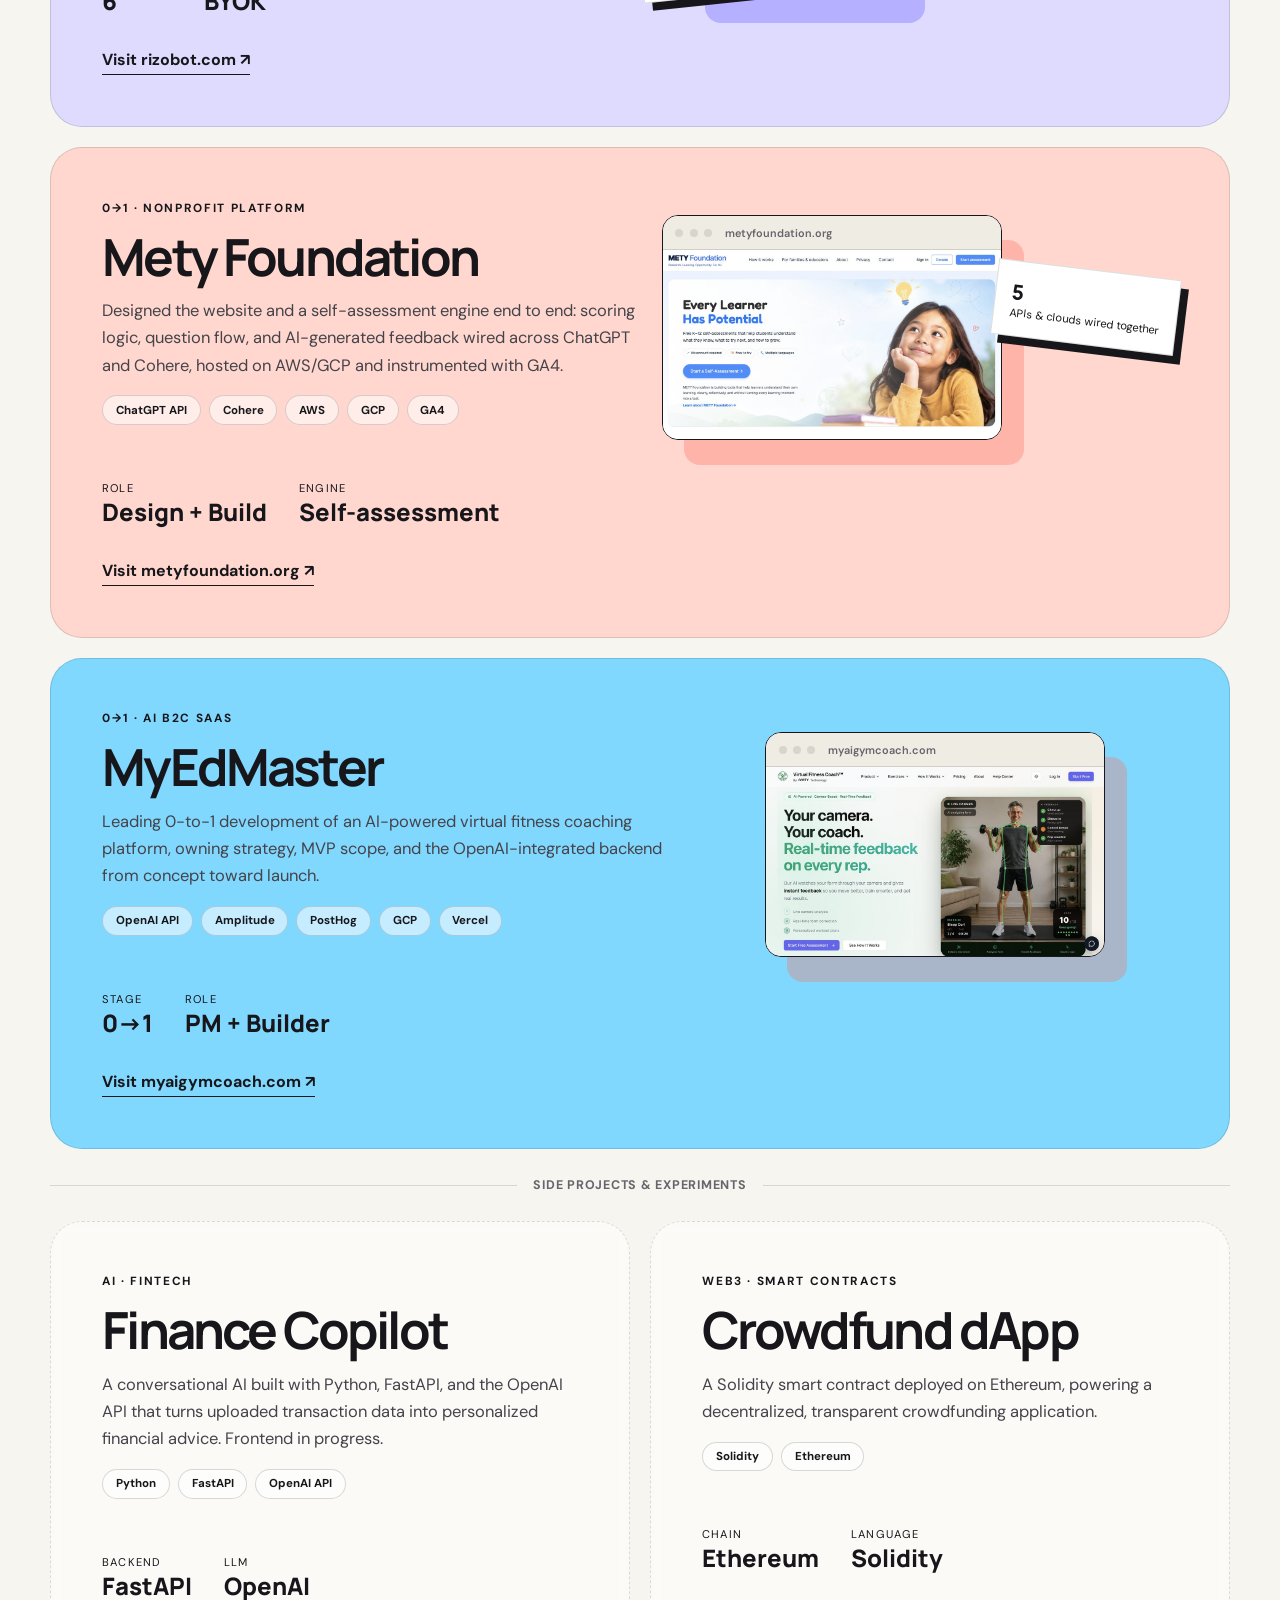
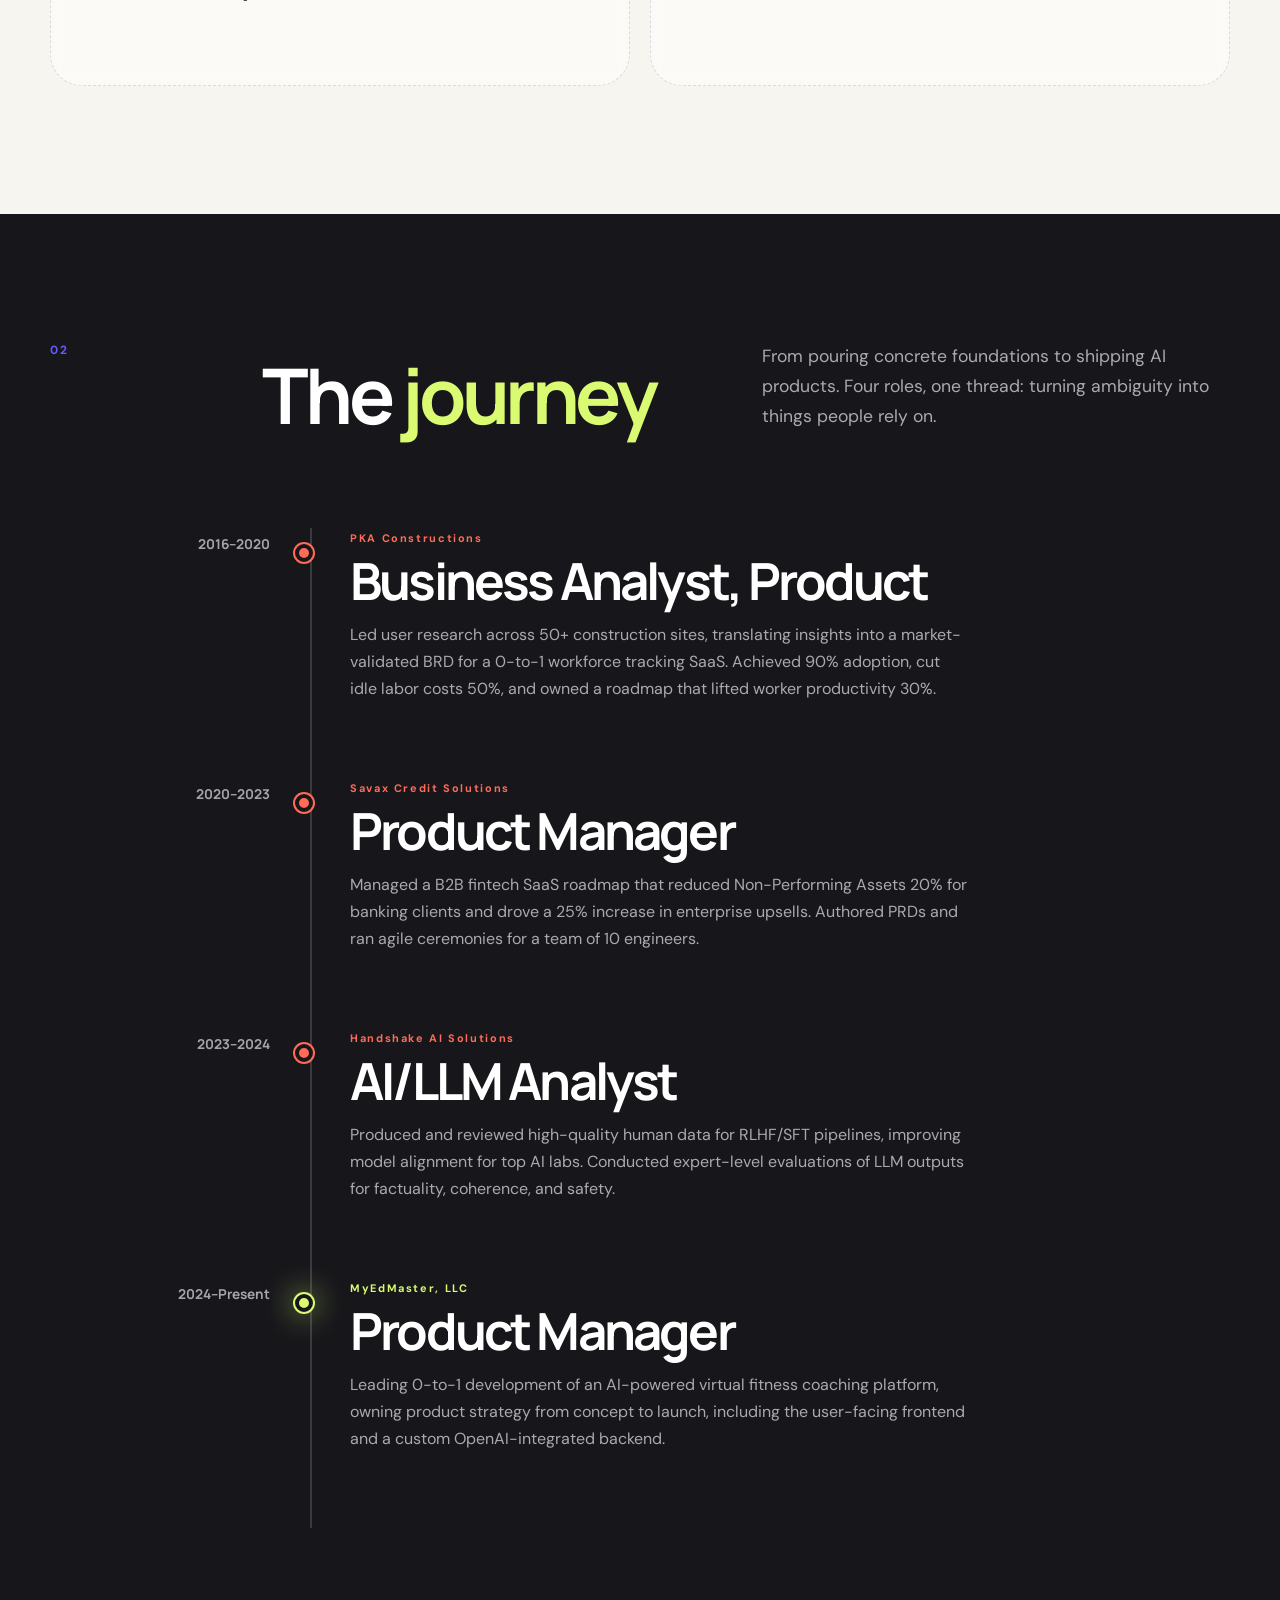
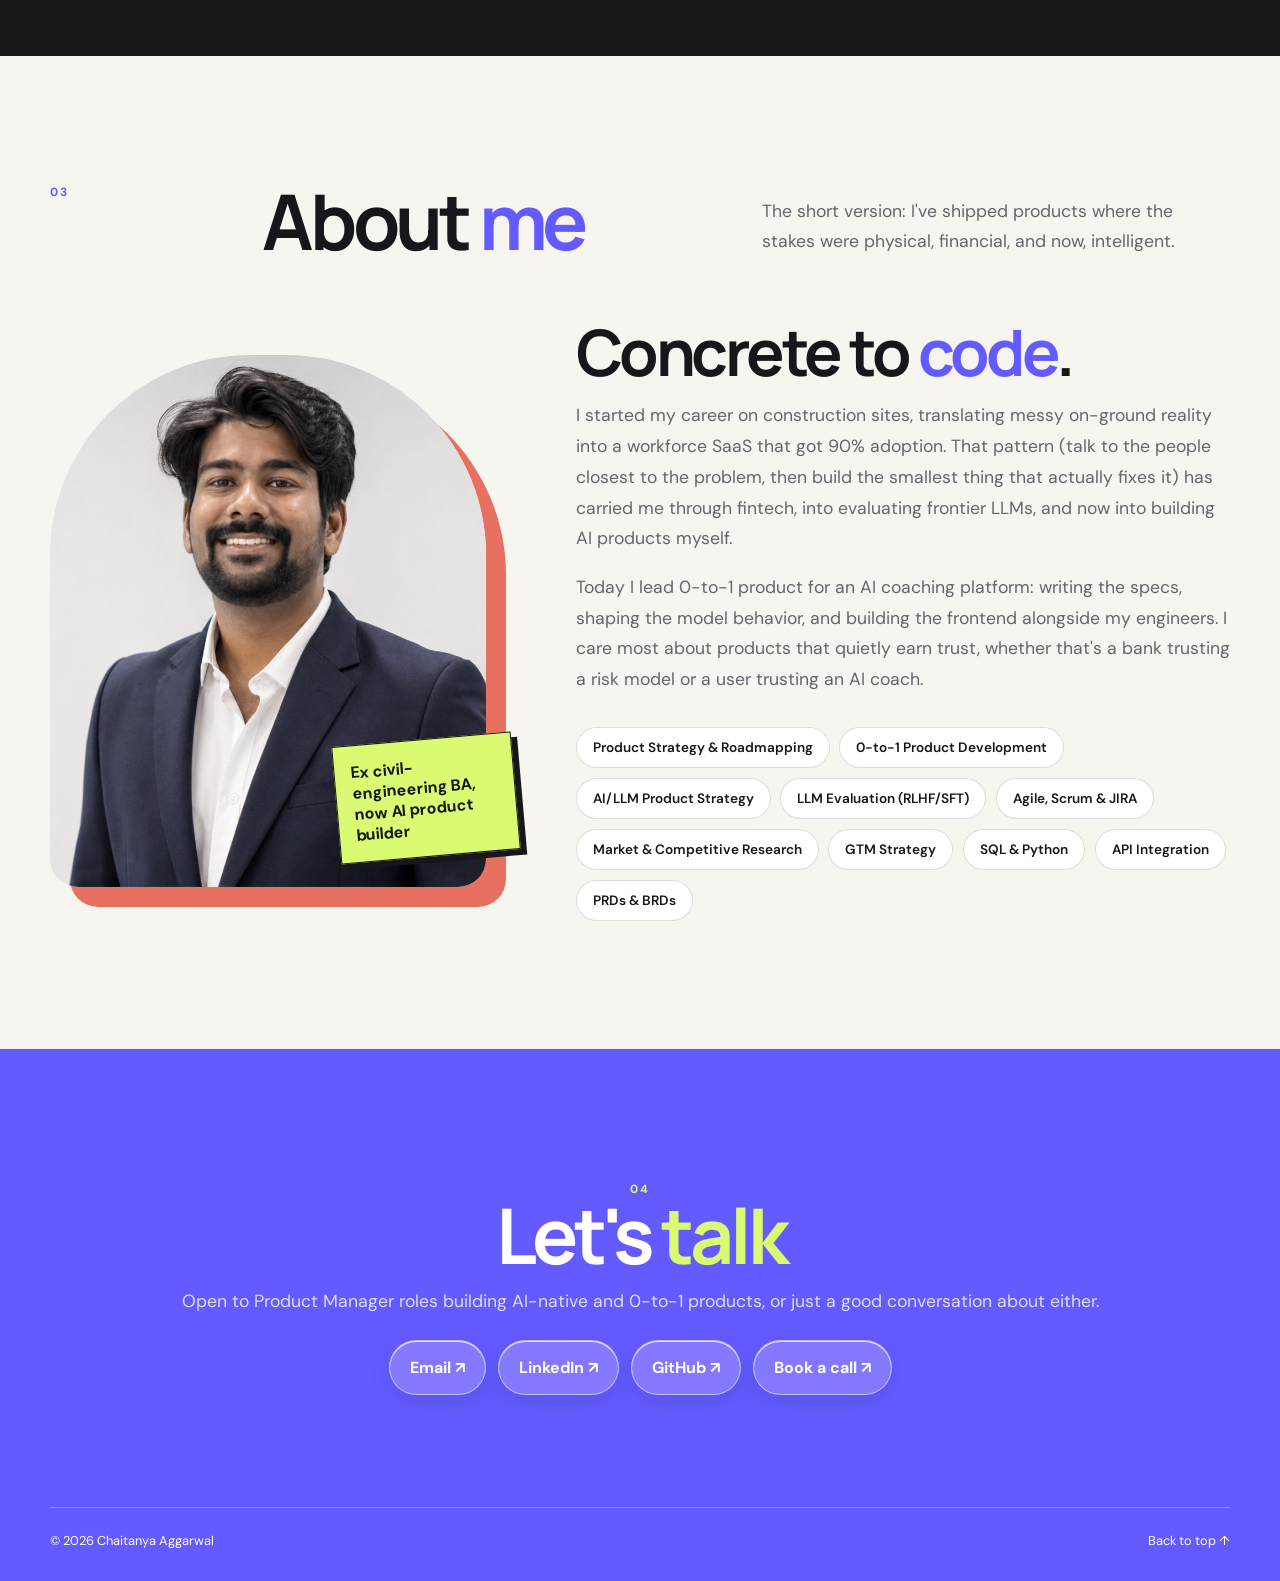
==== commit 80af8e22: "copy: clarify avatar hint to name both interactions explicitly" ====
--- a/index.html
+++ b/index.html
@@ -76,7 +76,7 @@
             </div>
           </div>
           <div class="avatar-tag">Chaitanya Aggarwal<span>PM</span></div>
-          <div class="hero-hint" id="hero-hint" aria-hidden="true">🖱️ Move or click me</div>
+          <div class="hero-hint" id="hero-hint" aria-hidden="true">🖱️ Move to wave · Click to dance</div>
         </div>
       </div>
     </section>
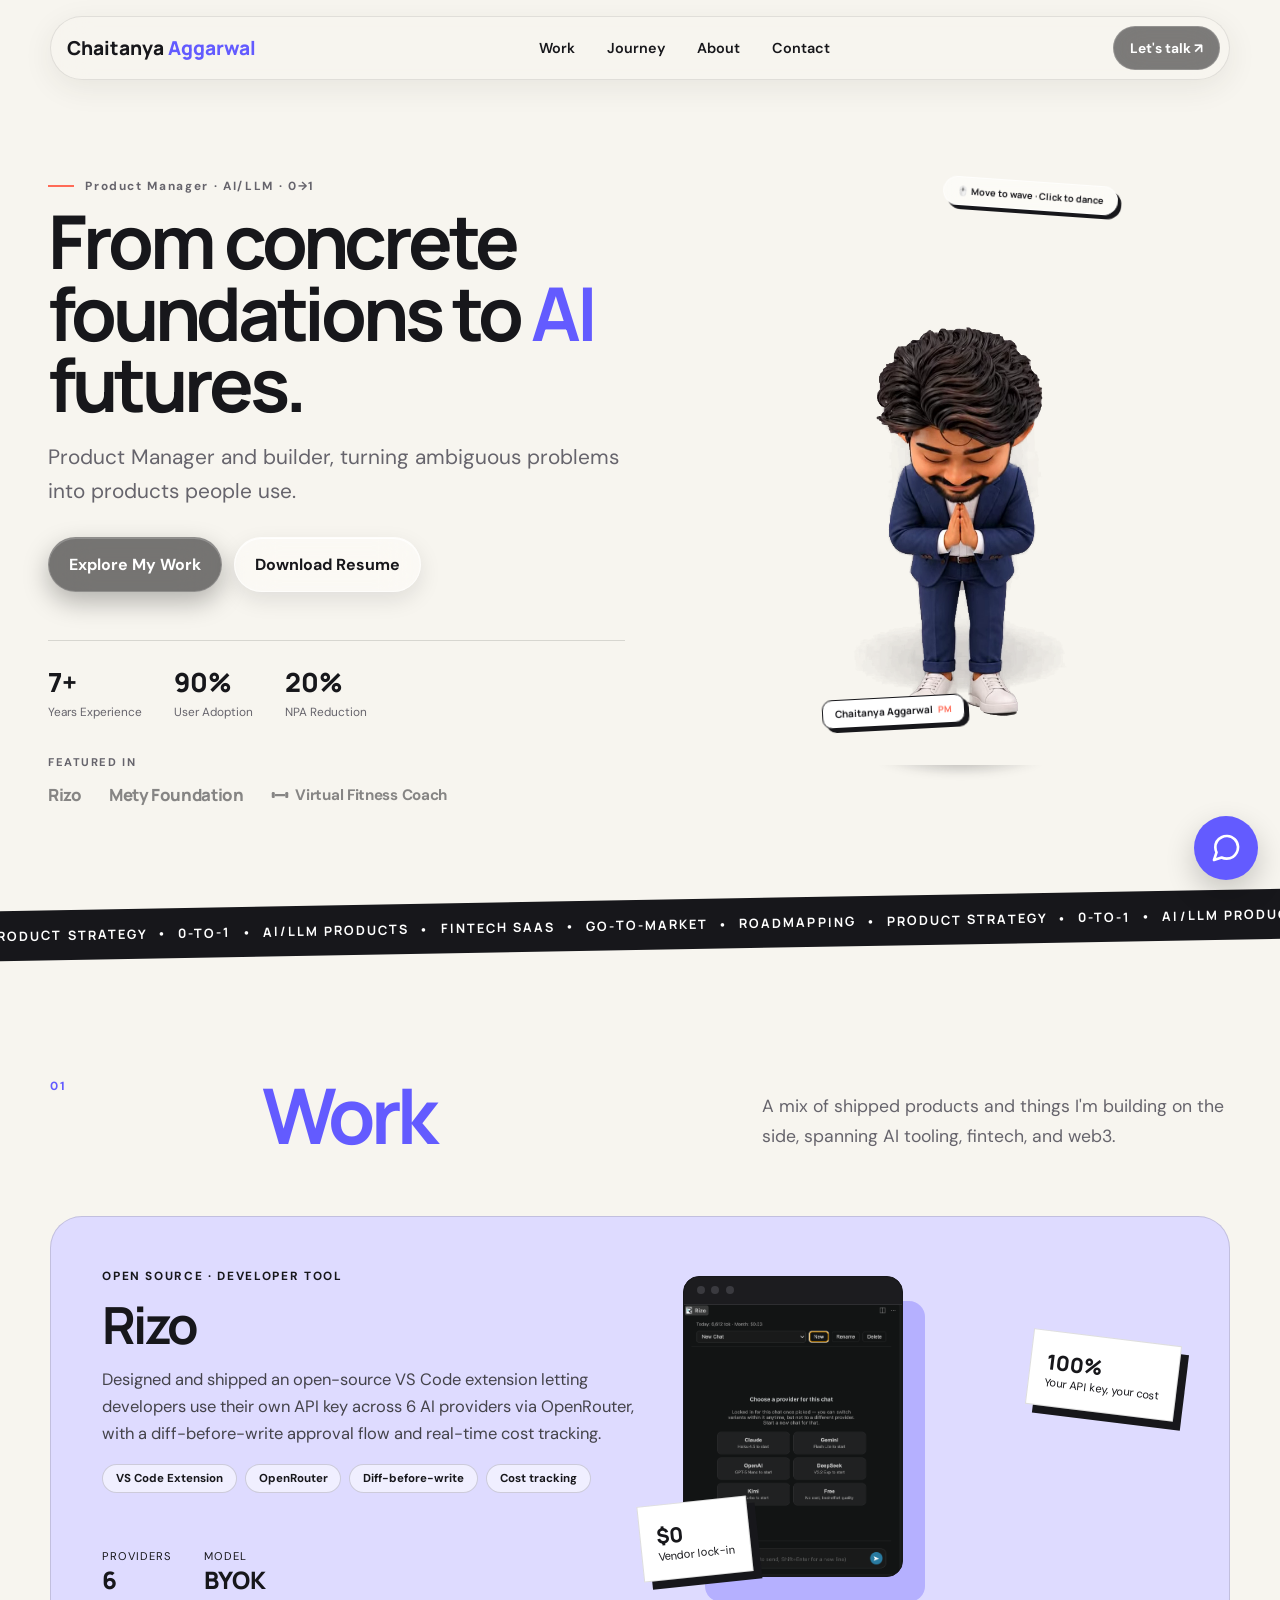
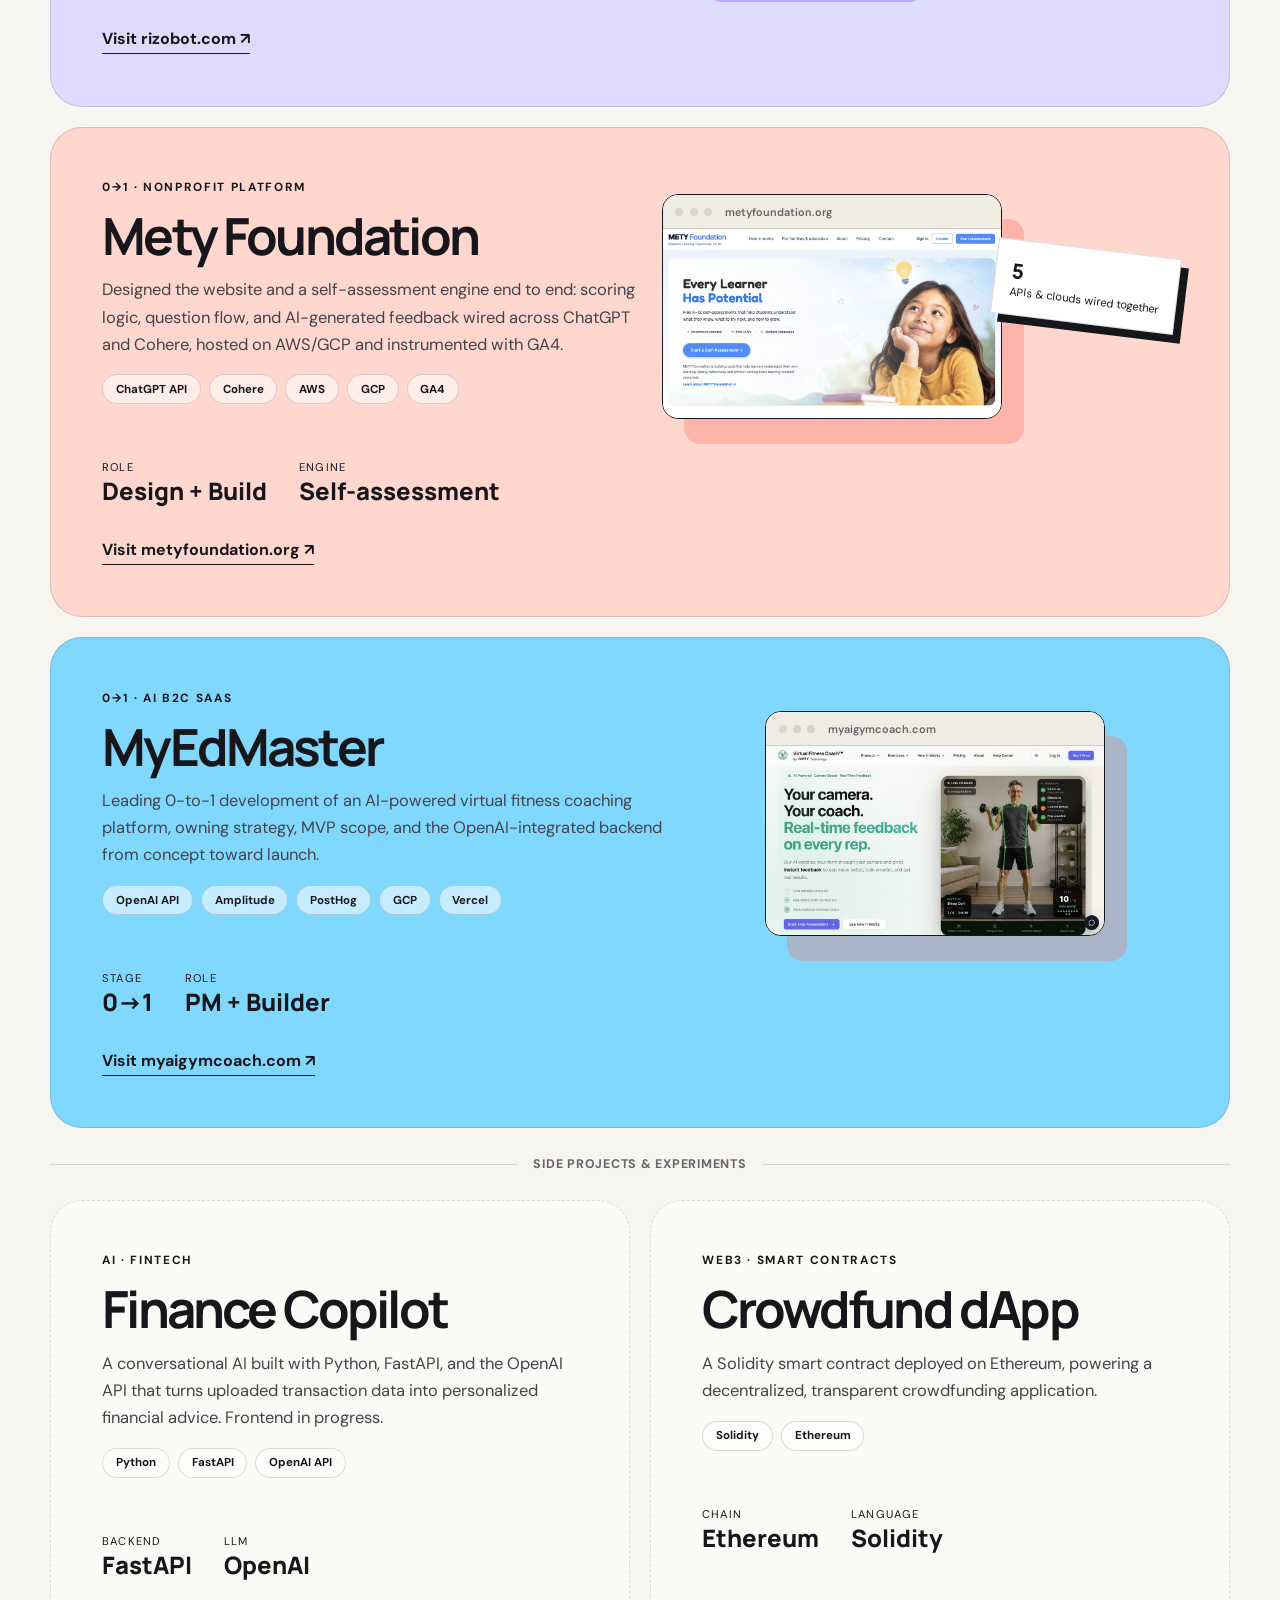
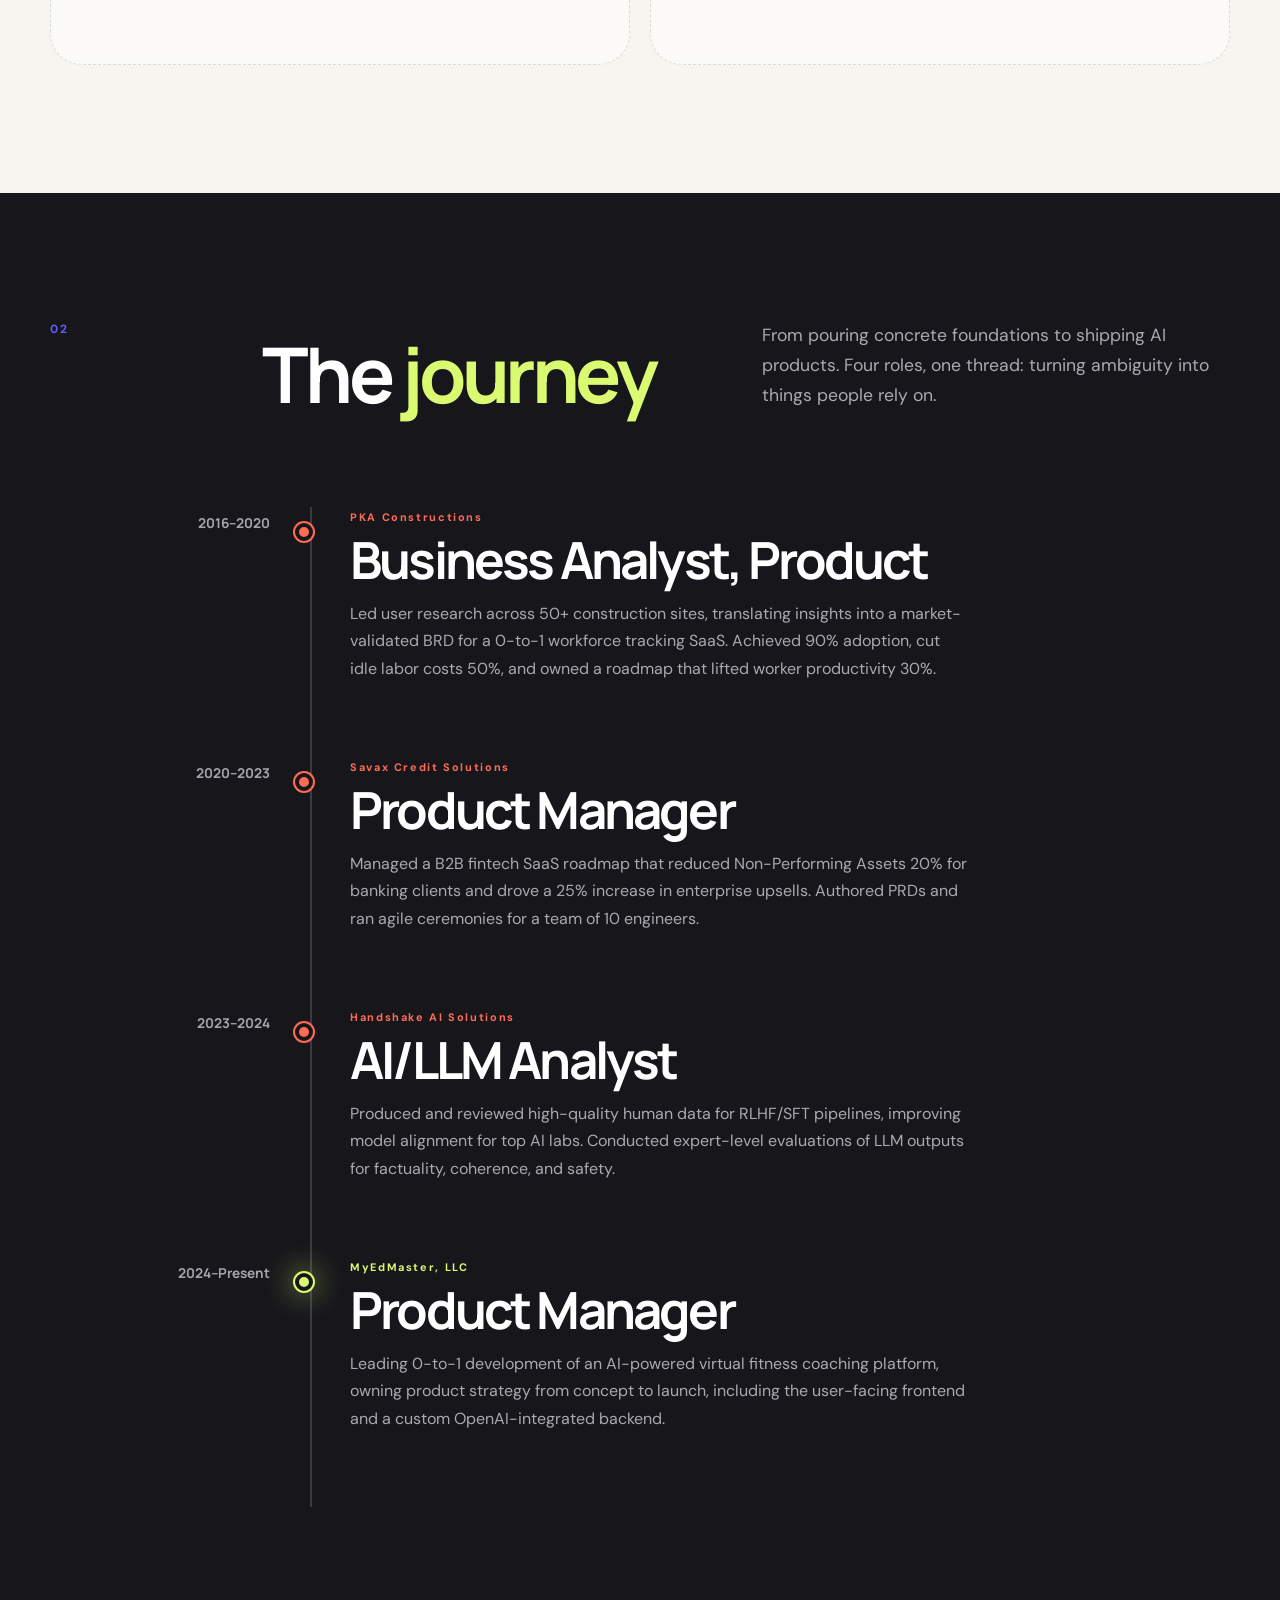
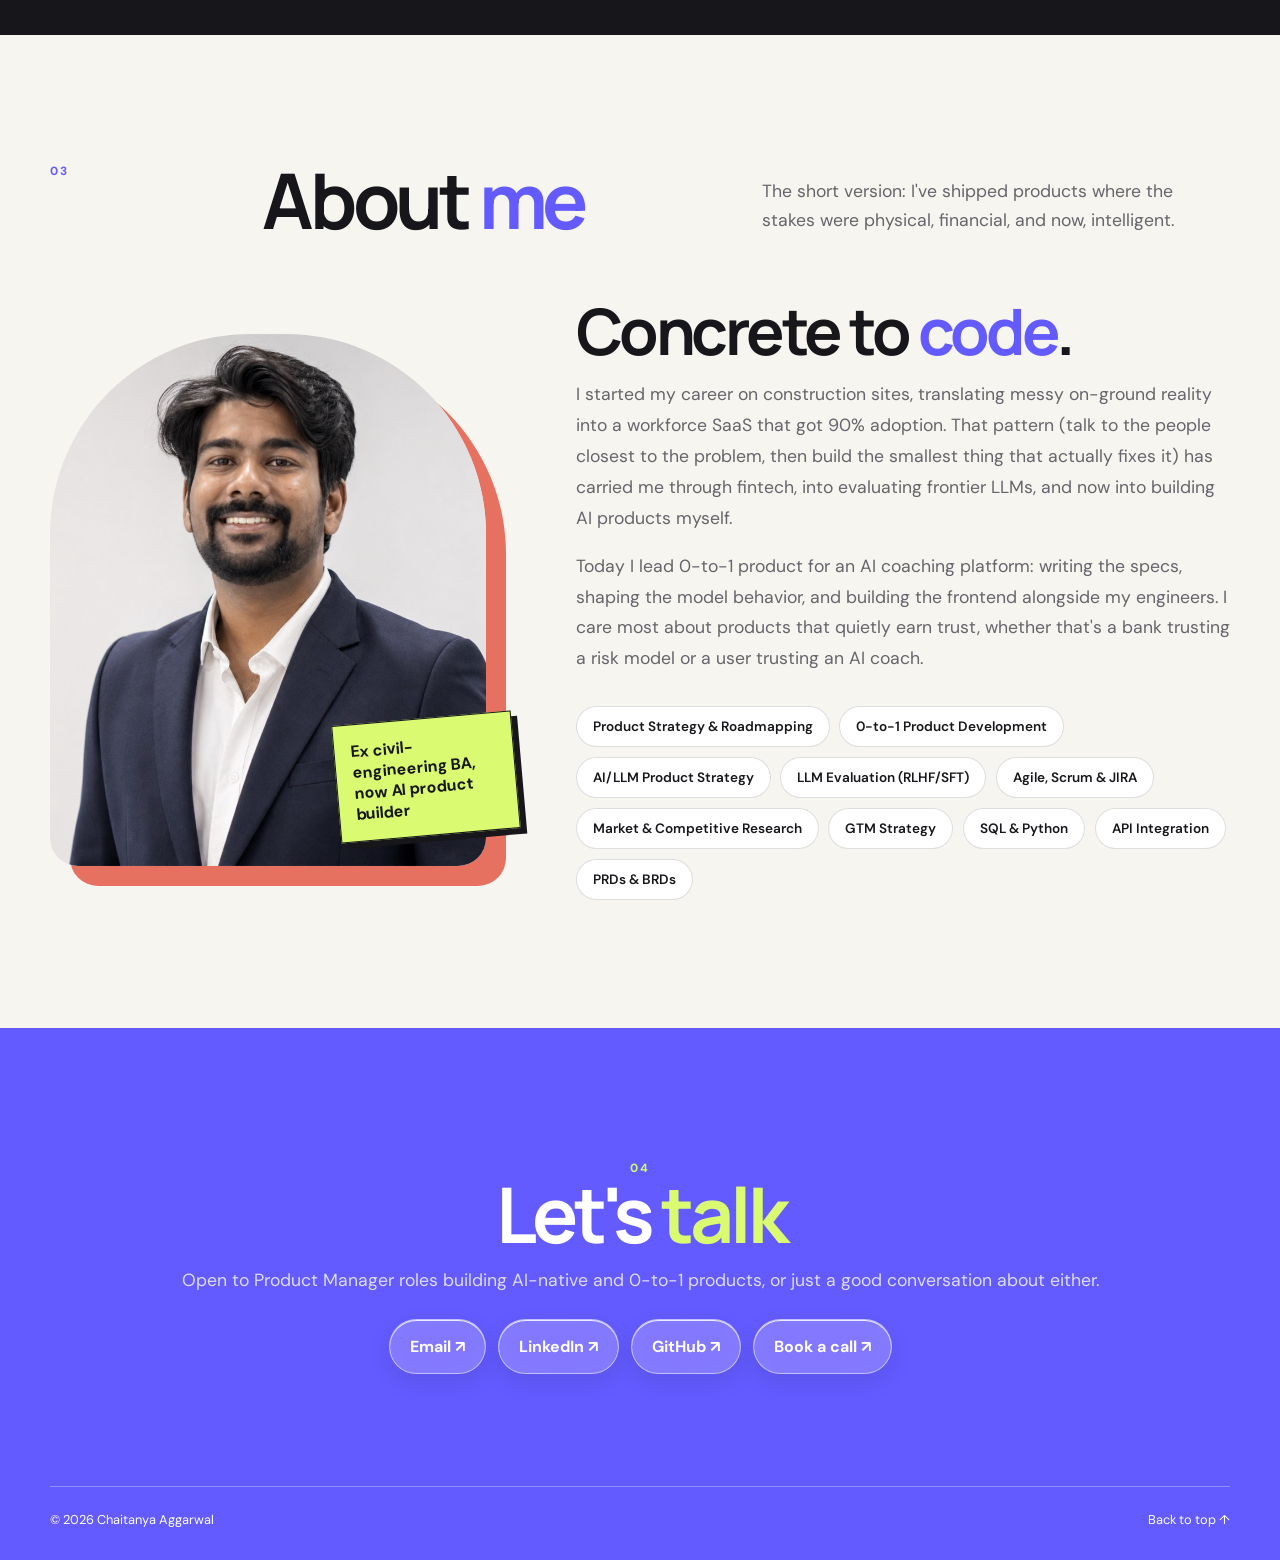
==== commit 622803f7: "content: punchier hero copy + Featured In strip (Rizo, Mety Foundation, AI Gym Coach) Shortened the " ====
--- a/index.html
+++ b/index.html
@@ -56,16 +56,24 @@
       <div>
         <p class="kicker"><span></span> Product Manager · AI/LLM · 0→1</p>
         <h1>From concrete foundations to <em>AI</em> futures.</h1>
-        <p class="hero-text">I'm Chaitanya, a Product Manager who started on construction sites, built fintech SaaS that banks trusted with real risk, and now leads 0-to-1 AI products end to end. Seven years of turning ambiguous problems into things people use.</p>
+        <p class="hero-text">Product Manager and builder, turning ambiguous problems into products people use.</p>
         <div class="hero-actions">
-          <a class="button button-dark" href="#work">See the work</a>
-          <a class="button button-light" href="assets/Chaitanya_Aggarwal_Resume.pdf" target="_blank" rel="noopener">Download résumé</a>
+          <a class="button button-dark" href="#work">Explore My Work</a>
+          <a class="button button-light" href="assets/Chaitanya_Aggarwal_Resume.pdf" target="_blank" rel="noopener">Download Resume</a>
         </div>
         <ul class="proof">
-          <li><strong>7+</strong><span>Years across engineering &amp; product</span></li>
-          <li><strong>90%</strong><span>Adoption on a 0-to-1 launch</span></li>
-          <li><strong>20%</strong><span>NPA reduction for banking clients</span></li>
+          <li><strong>7+</strong><span>Years Experience</span></li>
+          <li><strong>90%</strong><span>User Adoption</span></li>
+          <li><strong>20%</strong><span>NPA Reduction</span></li>
         </ul>
+        <div class="featured-in">
+          <span class="featured-in-label">Featured in</span>
+          <div class="featured-in-logos">
+            <span class="featured-logo">Rizo</span>
+            <span class="featured-logo">Mety Foundation</span>
+            <span class="featured-logo featured-logo-icon"><svg viewBox="0 0 24 24" fill="currentColor"><rect x="1" y="8" width="4" height="8" rx="1.5"/><rect x="19" y="8" width="4" height="8" rx="1.5"/><rect x="5" y="10.5" width="14" height="3" rx="1"/></svg>Virtual Fitness Coach</span>
+          </div>
+        </div>
       </div>
       <div class="hero-visual">
         <div class="avatar-frame">
--- a/css/main.css
+++ b/css/main.css
@@ -3,7 +3,7 @@
 :root{--paper:#f7f5ef;--ink:#17171b;--muted:#66646c;--violet:#635bff;--coral:#ff6b57;--lime:#dafa72;--blue:#80d8ff;--line:rgba(23,23,27,.14);--white:#fff;--shadow:0 22px 60px rgba(43,36,30,.14);--radius:32px;--display:"Manrope",sans-serif;--body:"DM Sans",sans-serif}
 *{box-sizing:border-box}html{scroll-behavior:smooth}body{margin:0;background:var(--paper);color:var(--ink);font-family:var(--body);overflow-x:hidden}a{color:inherit;text-decoration:none}button{font:inherit;color:inherit}img{display:block;max-width:100%}.skip-link{position:fixed;left:1rem;top:-5rem;z-index:100;padding:.75rem 1rem;background:var(--ink);color:white;border-radius:10px}.skip-link:focus{top:1rem}
 .site-header{position:fixed;z-index:50;top:1rem;left:50%;transform:translateX(-50%);width:min(1180px,calc(100% - 2rem));height:64px;padding:.5rem .55rem .5rem 1rem;display:flex;align-items:center;justify-content:space-between;border:1px solid rgba(23,23,27,.1);border-radius:999px;background:rgba(247,245,239,.83);backdrop-filter:blur(18px);box-shadow:0 8px 30px rgba(50,45,40,.08)}.logo{font:800 1.2rem var(--display)}.logo span,h1 em,h2 em{color:var(--violet);font-style:normal}.site-header nav{display:flex;gap:2rem;font-size:.9rem;font-weight:600}.site-header nav a{transition:color .2s}.site-header nav a:hover{color:var(--violet)}.header-cta{padding:.75rem 1rem;background:rgba(23,23,27,.55);backdrop-filter:blur(16px) saturate(180%);-webkit-backdrop-filter:blur(16px) saturate(180%);border:1px solid rgba(255,255,255,.18);color:white;border-radius:999px;font-size:.86rem;font-weight:700;transition:transform .2s}.header-cta:hover{transform:translateY(-2px)}#mobile-nav{display:none}
-.hero{min-height:100vh;max-width:1280px;margin:auto;padding:9.5rem 3rem 5rem;display:grid;grid-template-columns:1.03fr .97fr;gap:4rem;align-items:center}.kicker,.section-number,.project-tag{font-size:.74rem;letter-spacing:.14em;font-weight:700}.kicker{display:flex;align-items:center;gap:.7rem;color:var(--muted)}.kicker span{width:26px;height:2px;background:var(--coral)}h1,h2,h3{font-family:var(--display);letter-spacing:-.055em;margin:0;line-height:.96}h1{font-size:clamp(3.2rem,5.8vw,5.8rem)}h2{font-size:clamp(3rem,6vw,6rem)}h3{font-size:clamp(2rem,4vw,4rem)}.hero-text{max-width:610px;color:var(--muted);font-size:clamp(1.05rem,1.7vw,1.3rem);line-height:1.65}.hero-actions,.contact-links{display:flex;flex-wrap:wrap;gap:.75rem;margin-top:1.8rem}.button{position:relative;display:inline-flex;justify-content:center;align-items:center;gap:1rem;padding:1rem 1.25rem;border-radius:999px;border:1px solid rgba(255,255,255,.6);font-weight:700;background:rgba(255,255,255,.38);backdrop-filter:blur(20px) saturate(180%);-webkit-backdrop-filter:blur(20px) saturate(180%);box-shadow:0 1px 0 rgba(255,255,255,.85) inset,0 8px 22px rgba(23,23,27,.1);transition:transform .2s,box-shadow .2s,background .2s}.button:hover{transform:translateY(-3px);box-shadow:0 1px 0 rgba(255,255,255,.9) inset,0 14px 30px rgba(23,23,27,.16)}.button-dark{background:rgba(23,23,27,.58);color:white;border-color:rgba(255,255,255,.18);box-shadow:0 1px 0 rgba(255,255,255,.2) inset,0 10px 26px rgba(0,0,0,.28)}.button-light{background:rgba(255,255,255,.45)}.proof{list-style:none;margin:3rem 0 0;padding:1.4rem 0 0;display:flex;gap:2rem;border-top:1px solid var(--line)}.proof li{display:grid;gap:.25rem}.proof strong{font:800 1.65rem var(--display)}.proof span{font-size:.74rem;color:var(--muted);max-width:90px}
+.hero{min-height:100vh;max-width:1280px;margin:auto;padding:9.5rem 3rem 5rem;display:grid;grid-template-columns:1.03fr .97fr;gap:4rem;align-items:center}.kicker,.section-number,.project-tag{font-size:.74rem;letter-spacing:.14em;font-weight:700}.kicker{display:flex;align-items:center;gap:.7rem;color:var(--muted)}.kicker span{width:26px;height:2px;background:var(--coral)}h1,h2,h3{font-family:var(--display);letter-spacing:-.055em;margin:0;line-height:.96}h1{font-size:clamp(3.2rem,5.8vw,5.8rem)}h2{font-size:clamp(3rem,6vw,6rem)}h3{font-size:clamp(2rem,4vw,4rem)}.hero-text{max-width:610px;color:var(--muted);font-size:clamp(1.05rem,1.7vw,1.3rem);line-height:1.65}.hero-actions,.contact-links{display:flex;flex-wrap:wrap;gap:.75rem;margin-top:1.8rem}.button{position:relative;display:inline-flex;justify-content:center;align-items:center;gap:1rem;padding:1rem 1.25rem;border-radius:999px;border:1px solid rgba(255,255,255,.6);font-weight:700;background:rgba(255,255,255,.38);backdrop-filter:blur(20px) saturate(180%);-webkit-backdrop-filter:blur(20px) saturate(180%);box-shadow:0 1px 0 rgba(255,255,255,.85) inset,0 8px 22px rgba(23,23,27,.1);transition:transform .2s,box-shadow .2s,background .2s}.button:hover{transform:translateY(-3px);box-shadow:0 1px 0 rgba(255,255,255,.9) inset,0 14px 30px rgba(23,23,27,.16)}.button-dark{background:rgba(23,23,27,.58);color:white;border-color:rgba(255,255,255,.18);box-shadow:0 1px 0 rgba(255,255,255,.2) inset,0 10px 26px rgba(0,0,0,.28)}.button-light{background:rgba(255,255,255,.45)}.proof{list-style:none;margin:3rem 0 0;padding:1.4rem 0 0;display:flex;gap:2rem;border-top:1px solid var(--line)}.proof li{display:grid;gap:.25rem}.proof strong{font:800 1.65rem var(--display)}.proof span{font-size:.74rem;color:var(--muted);white-space:nowrap}.featured-in{margin-top:2.2rem}.featured-in-label{display:block;font-size:.7rem;letter-spacing:.14em;font-weight:700;text-transform:uppercase;color:var(--muted);margin-bottom:.9rem}.featured-in-logos{display:flex;flex-wrap:wrap;align-items:center;gap:1.7rem}.featured-logo{font:800 1.05rem var(--display);letter-spacing:-.02em;color:var(--ink);opacity:.5}.featured-logo-icon{display:inline-flex;align-items:center;gap:.4rem;font:700 .95rem var(--body);opacity:.5}.featured-logo-icon svg{width:18px;height:18px;flex-shrink:0}
 .hero-visual{position:relative;min-height:620px;perspective:1000px;display:flex;align-items:center;justify-content:center}.avatar-frame{position:relative;height:min(560px,62vh);perspective:900px;animation:avatar-float 3.6s ease-in-out infinite}.avatar-frame::after{content:'';position:absolute;z-index:0;left:50%;bottom:-2%;transform:translateX(-50%);width:52%;height:6%;background:radial-gradient(ellipse at center,rgba(23,23,27,.28),transparent 72%);filter:blur(3px)}.avatar-mask{position:relative;z-index:1;height:100%;aspect-ratio:560/996;overflow:hidden;background:var(--paper);transition:transform .2s ease-out;transform:perspective(900px) rotateX(0) rotateY(0) scale(1)}.avatar-stage{position:relative;width:100%;height:100%;cursor:pointer}.avatar-stage:focus-visible{outline:3px solid var(--violet);outline-offset:4px}.avatar-layer{position:absolute;inset:0;width:100%;height:100%;object-fit:contain;opacity:0;transition:opacity .35s ease;pointer-events:none}.avatar-layer.is-visible{opacity:1}@keyframes avatar-float{0%,100%{transform:translateY(0)}50%{transform:translateY(-8px)}}.avatar-tag{position:absolute;z-index:4;left:6%;bottom:7%;padding:.4rem .75rem;background:white;border:1px solid var(--ink);box-shadow:4px 4px 0 var(--ink);border-radius:10px;font:700 .62rem var(--display);transform:rotate(-3deg)}.avatar-tag span{color:var(--coral);margin-left:.3rem;font-size:.56rem}.hero-hint{position:absolute;z-index:4;right:0;top:-1.6rem;padding:.45rem .8rem;background:rgba(255,255,255,.55);backdrop-filter:blur(14px) saturate(180%);-webkit-backdrop-filter:blur(14px) saturate(180%);border:1px solid rgba(255,255,255,.7);box-shadow:4px 4px 0 var(--ink);border-radius:999px;font:700 .58rem var(--display);transform:rotate(4deg)}
 .marquee{overflow:hidden;padding:1rem 0;background:var(--ink);color:white;white-space:nowrap;transform:rotate(-1deg);width:102%;margin-left:-1%}.marquee div{width:max-content;font:700 .8rem var(--display);letter-spacing:.16em;animation:marquee 28s linear infinite}@keyframes marquee{to{transform:translateX(-50%)}}
 .section{padding:8rem max(2rem,calc((100vw - 1180px)/2))}.section-intro{display:grid;grid-template-columns:180px 1fr 1fr;gap:2rem;align-items:end;margin-bottom:4rem}.section-number{color:var(--violet);align-self:start}.section-intro>p:last-child{color:var(--muted);font-size:1.1rem;line-height:1.7;margin:0}.projects{display:grid;gap:1.25rem}.project{border:1px solid var(--line);border-radius:var(--radius);overflow:hidden;padding:clamp(1.5rem,4vw,3.5rem);min-height:450px}.project-violet{background:#dedbff;display:grid;grid-template-columns:1fr 1fr}.project-coral{background:#ffd7cf;display:grid;grid-template-columns:1fr 1fr}.project-lime{background:var(--lime)}.project-blue{background:var(--blue);display:grid;grid-template-columns:1.2fr .8fr;align-items:end}.project-sand{background:rgba(255,255,255,.5);border:1px dashed var(--line);backdrop-filter:blur(6px)}.project-pair{display:grid;grid-template-columns:1fr 1fr;gap:1.25rem}.stack{display:flex;flex-wrap:wrap;gap:.5rem;list-style:none;margin:0 0 1.5rem;padding:0}.stack li{padding:.4rem .8rem;border:1px solid rgba(23,23,27,.16);border-radius:999px;background:rgba(255,255,255,.55);font-size:.72rem;font-weight:700}.section-divider{display:flex;align-items:center;gap:1rem;margin:.5rem 0 .5rem;color:var(--muted);font-size:.78rem;font-weight:700;letter-spacing:.06em;text-transform:uppercase}.section-divider:before,.section-divider:after{content:"";flex:1;height:1px;background:var(--line)}.project-copy{position:relative;z-index:2;display:flex;flex-direction:column;align-items:flex-start}.project-tag{margin:0 0 1rem}.project-copy>p:not(.project-tag){max-width:570px;color:#44434a;line-height:1.65;font-size:1.03rem}.project dl{display:flex;gap:2rem;margin:2rem 0}.project dl div{display:grid}.project dt{font-size:.7rem;text-transform:uppercase;letter-spacing:.1em}.project dd{margin:0;font:800 1.5rem var(--display)}.project a{margin-top:auto;padding-bottom:.25rem;border-bottom:1px solid;font-weight:700}.project-art{position:relative;min-height:380px}.browser-mock{position:absolute;width:min(340px,94%);left:4%;top:4%;border:1px solid var(--ink);border-radius:16px;background:#faf9f5;box-shadow:22px 25px 0 rgba(255,107,87,.32);overflow:hidden}.browser-bar{display:flex;align-items:center;gap:.4rem;padding:.6rem .8rem;background:#efece4;border-bottom:1px solid var(--line)}.browser-bar span{width:8px;height:8px;border-radius:50%;background:#d8d5cc}.browser-bar em{margin-left:.4rem;font-style:normal;font-size:.68rem;color:var(--muted);font-weight:600}.browser-mock img{display:block;width:100%;height:auto}.app-shot{position:absolute;width:min(220px,72%);left:8%;top:2%;border:1px solid var(--ink);border-radius:16px;background:#0b0b0d;box-shadow:22px 25px 0 rgba(99,91,255,.34);overflow:hidden}.app-shot .browser-bar{background:#1c1c1f;border-bottom-color:rgba(255,255,255,.08)}.app-shot .browser-bar span{background:#3a3a3f}.app-shot img{display:block;width:100%;height:auto}.float-stat{position:absolute;z-index:2;padding:1rem;background:white;border:1px solid var(--line);box-shadow:8px 8px 0 var(--ink);transform:rotate(-6deg)}.float-stat b,.float-stat span{display:block}.float-stat b{font:800 1.3rem var(--display)}.float-stat span{font-size:.7rem}.stat-one{left:0;bottom:20%}.stat-two{right:0;top:18%;transform:rotate(7deg)}
@@ -15,5 +15,5 @@
 
 .site-header .hamburger{display:none;flex-direction:column;justify-content:space-around;width:28px;height:22px;background:transparent;border:none;cursor:pointer;padding:0}.site-header .hamburger span{display:block;height:2px;width:100%;background:var(--ink);border-radius:2px;transition:all .3s ease-in-out}.site-header .hamburger.is-active span:nth-child(1){transform:rotate(45deg) translate(5px,5px)}.site-header .hamburger.is-active span:nth-child(2){opacity:0}.site-header .hamburger.is-active span:nth-child(3){transform:rotate(-45deg) translate(5px,-5px)}.site-header #mobile-nav.is-active{display:flex;flex-direction:column;position:absolute;top:100%;left:0;width:100%;background:var(--paper);border-top:1px solid var(--line);padding:1rem 0;box-shadow:0 8px 30px rgba(50,45,40,.08);border-radius:0 0 10px 10px}.site-header #mobile-nav a{padding:.8rem 1.5rem;width:100%;text-align:center}.site-header #mobile-nav a:hover{background:var(--violet);color:white}@media(max-width:900px){.site-header .hamburger{display:flex}.site-header nav{display:none}.hero{grid-template-columns:1fr;padding:8.5rem 1.5rem 4rem}.hero-visual{min-height:560px;max-width:620px;width:100%;margin:auto}.section{padding:6rem 1.5rem}.section-intro{grid-template-columns:1fr;gap:1rem}.project-violet,.project-coral,.project-blue,.about{grid-template-columns:1fr}.project-pair{grid-template-columns:1fr}.project-art{margin-top:2rem}.about-photo{max-width:440px}}
 @media(max-width:480px){.header-cta{display:none}}
-@media(max-width:600px){.site-header{height:58px}.header-cta{padding:.7rem}.hero{padding-top:7.5rem}.hero-visual{min-height:440px}.avatar-frame{height:min(380px,50vh)}.browser-mock{left:6%}.machine{width:240px}.orbit-b{inset:32px}.core{inset:78px}.label-learn{bottom:12%}.proof{gap:1rem}.proof strong{font-size:1.35rem}.project{min-height:auto;border-radius:24px}.project dl{gap:1rem;flex-wrap:wrap}.project-art{min-height:340px}.timeline-progress{left:88px}.milestone{grid-template-columns:55px 20px 1fr;gap:13px;min-height:280px}.milestone time{font-size:.7rem}.about{gap:4rem}.about-photo span{right:-4px}.contact footer{gap:1rem}.assistant{right:12px;bottom:12px}.assistant-trigger{width:74px;height:74px}.clip-face{left:21px;top:8px}.assistant-panel{bottom:88px}.assistant-status{display:none}}
+@media(max-width:600px){.site-header{height:58px}.header-cta{padding:.7rem}.hero{padding-top:7.5rem}.hero-visual{min-height:440px}.avatar-frame{height:min(380px,50vh)}.browser-mock{left:6%}.machine{width:240px}.orbit-b{inset:32px}.core{inset:78px}.label-learn{bottom:12%}.proof{gap:.7rem}.proof strong{font-size:1.35rem}.proof span{font-size:.68rem}.featured-in-logos{gap:1.1rem}.project{min-height:auto;border-radius:24px}.project dl{gap:1rem;flex-wrap:wrap}.project-art{min-height:340px}.timeline-progress{left:88px}.milestone{grid-template-columns:55px 20px 1fr;gap:13px;min-height:280px}.milestone time{font-size:.7rem}.about{gap:4rem}.about-photo span{right:-4px}.contact footer{gap:1rem}.assistant{right:12px;bottom:12px}.assistant-trigger{width:74px;height:74px}.clip-face{left:21px;top:8px}.assistant-panel{bottom:88px}.assistant-status{display:none}}
 @media(prefers-reduced-motion:reduce){html{scroll-behavior:auto}*,*:before,*:after{animation-duration:.01ms!important;animation-iteration-count:1!important;transition-duration:.01ms!important}.reveal{opacity:1;transform:none}}
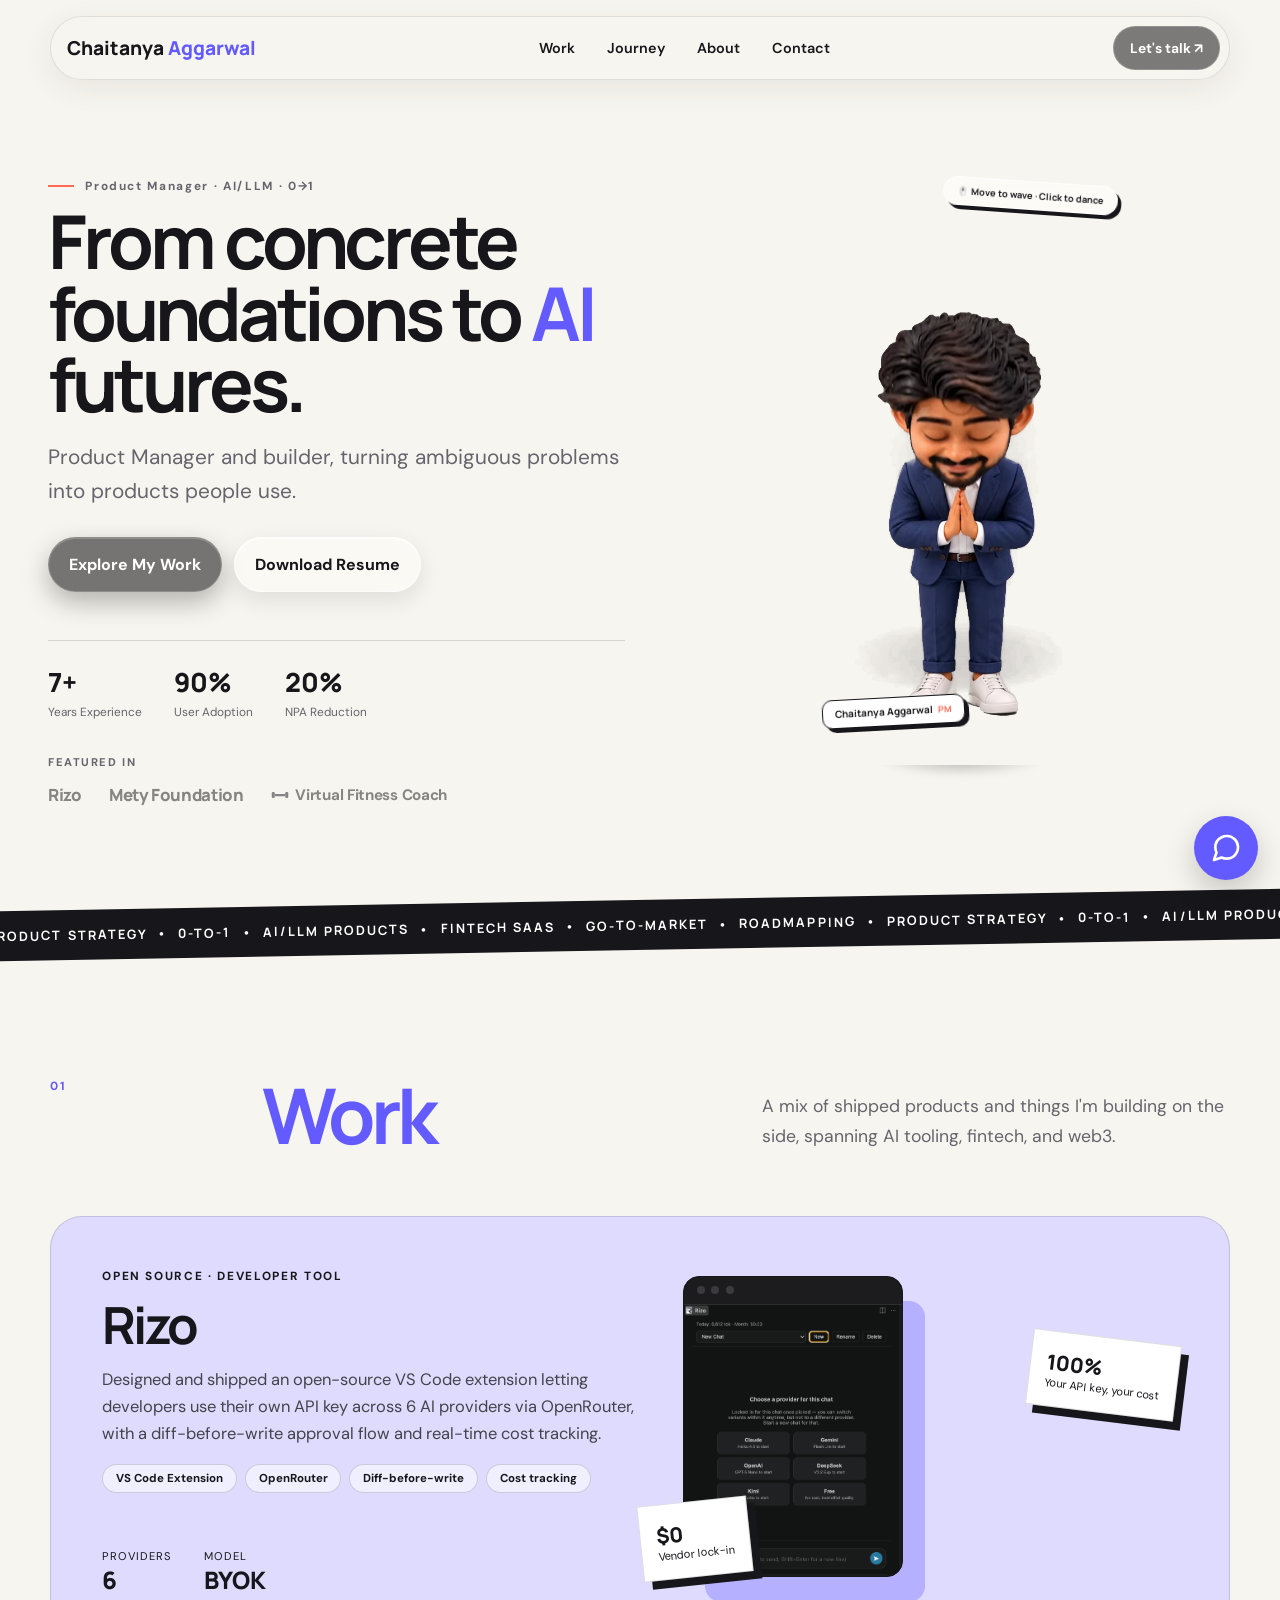
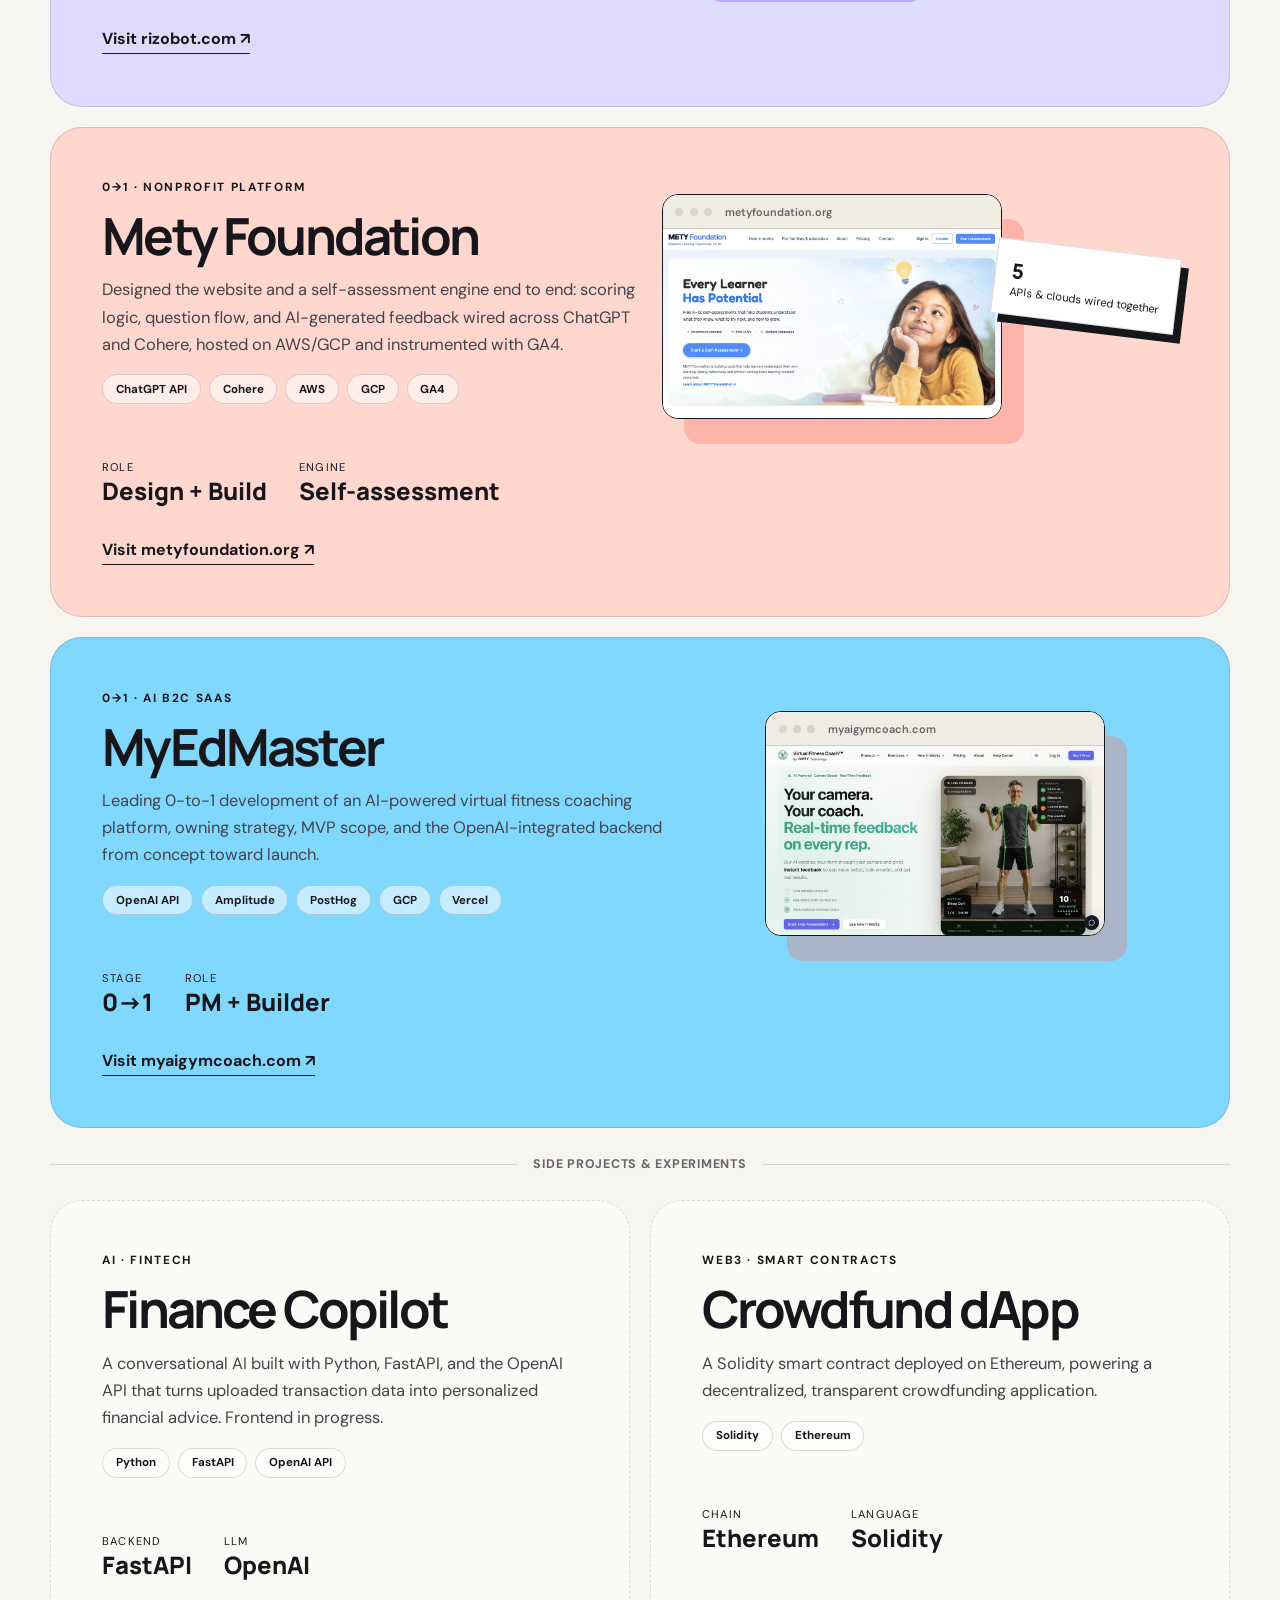
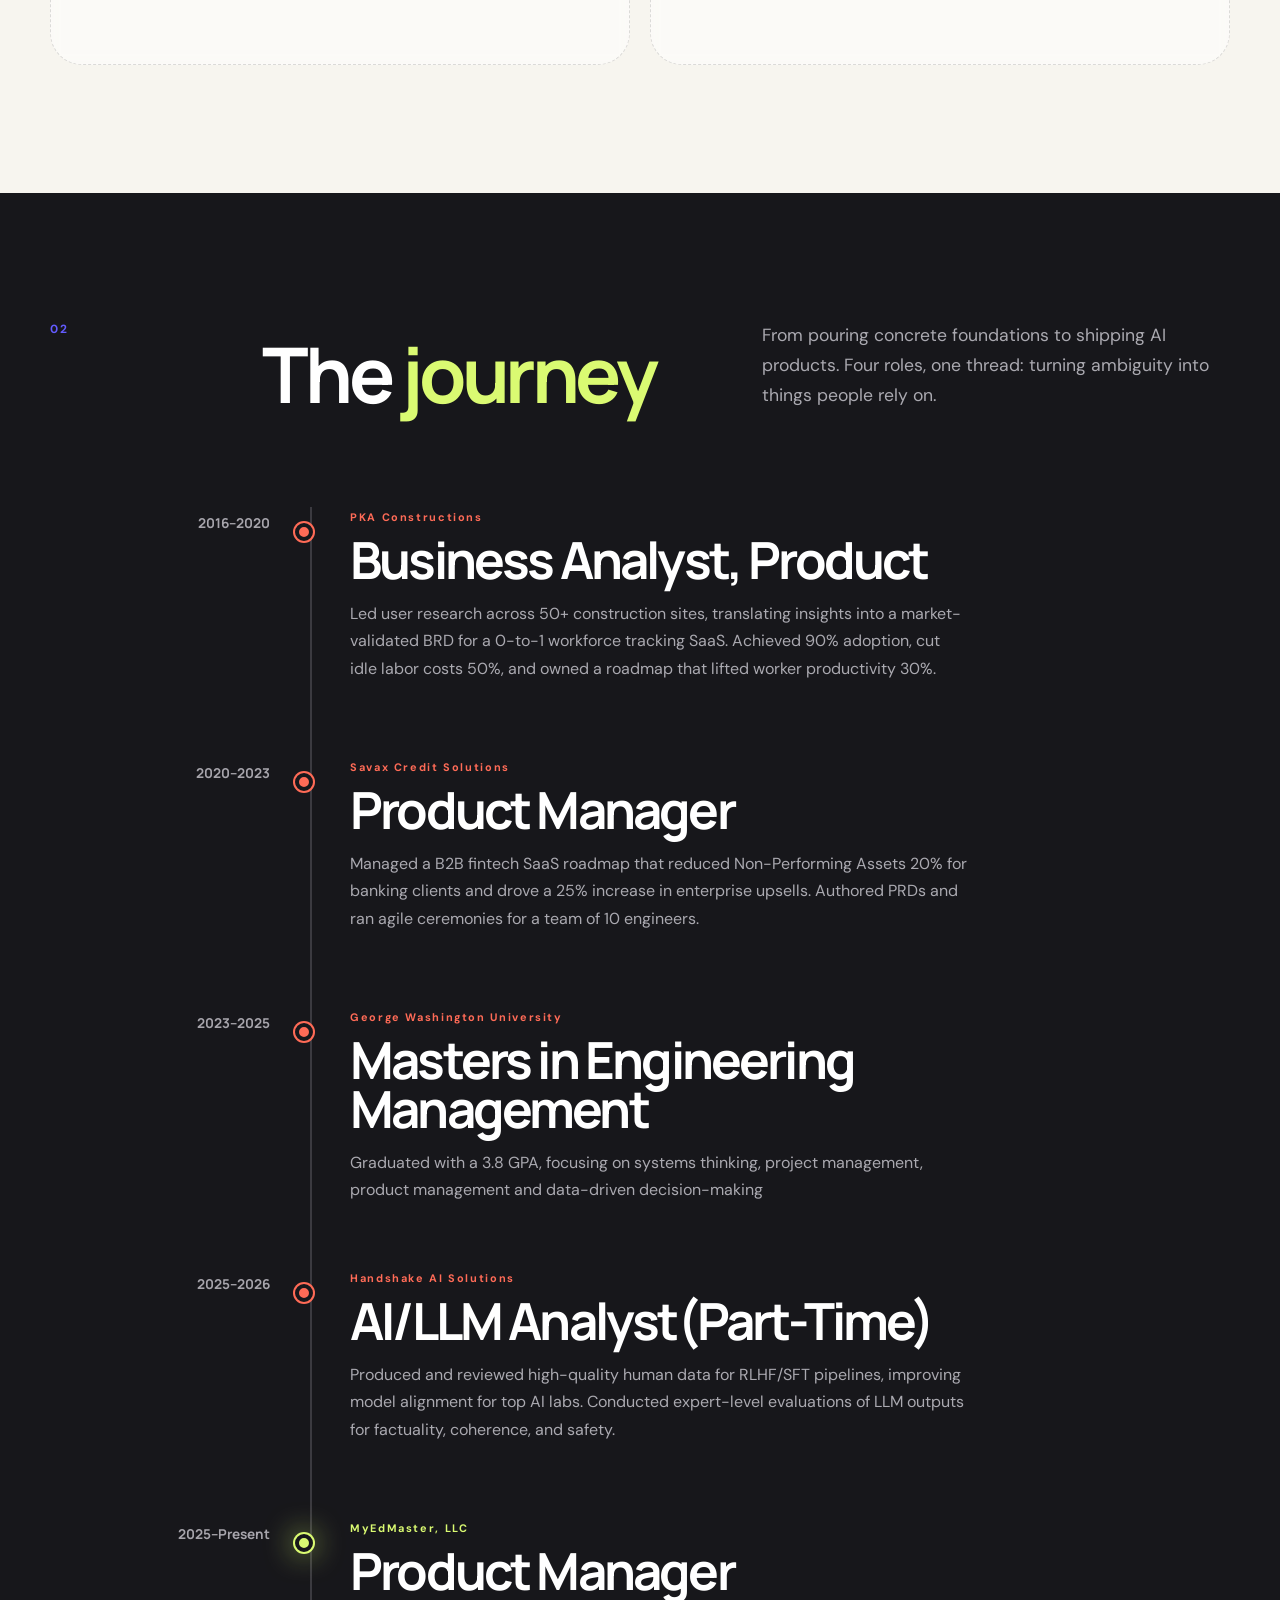
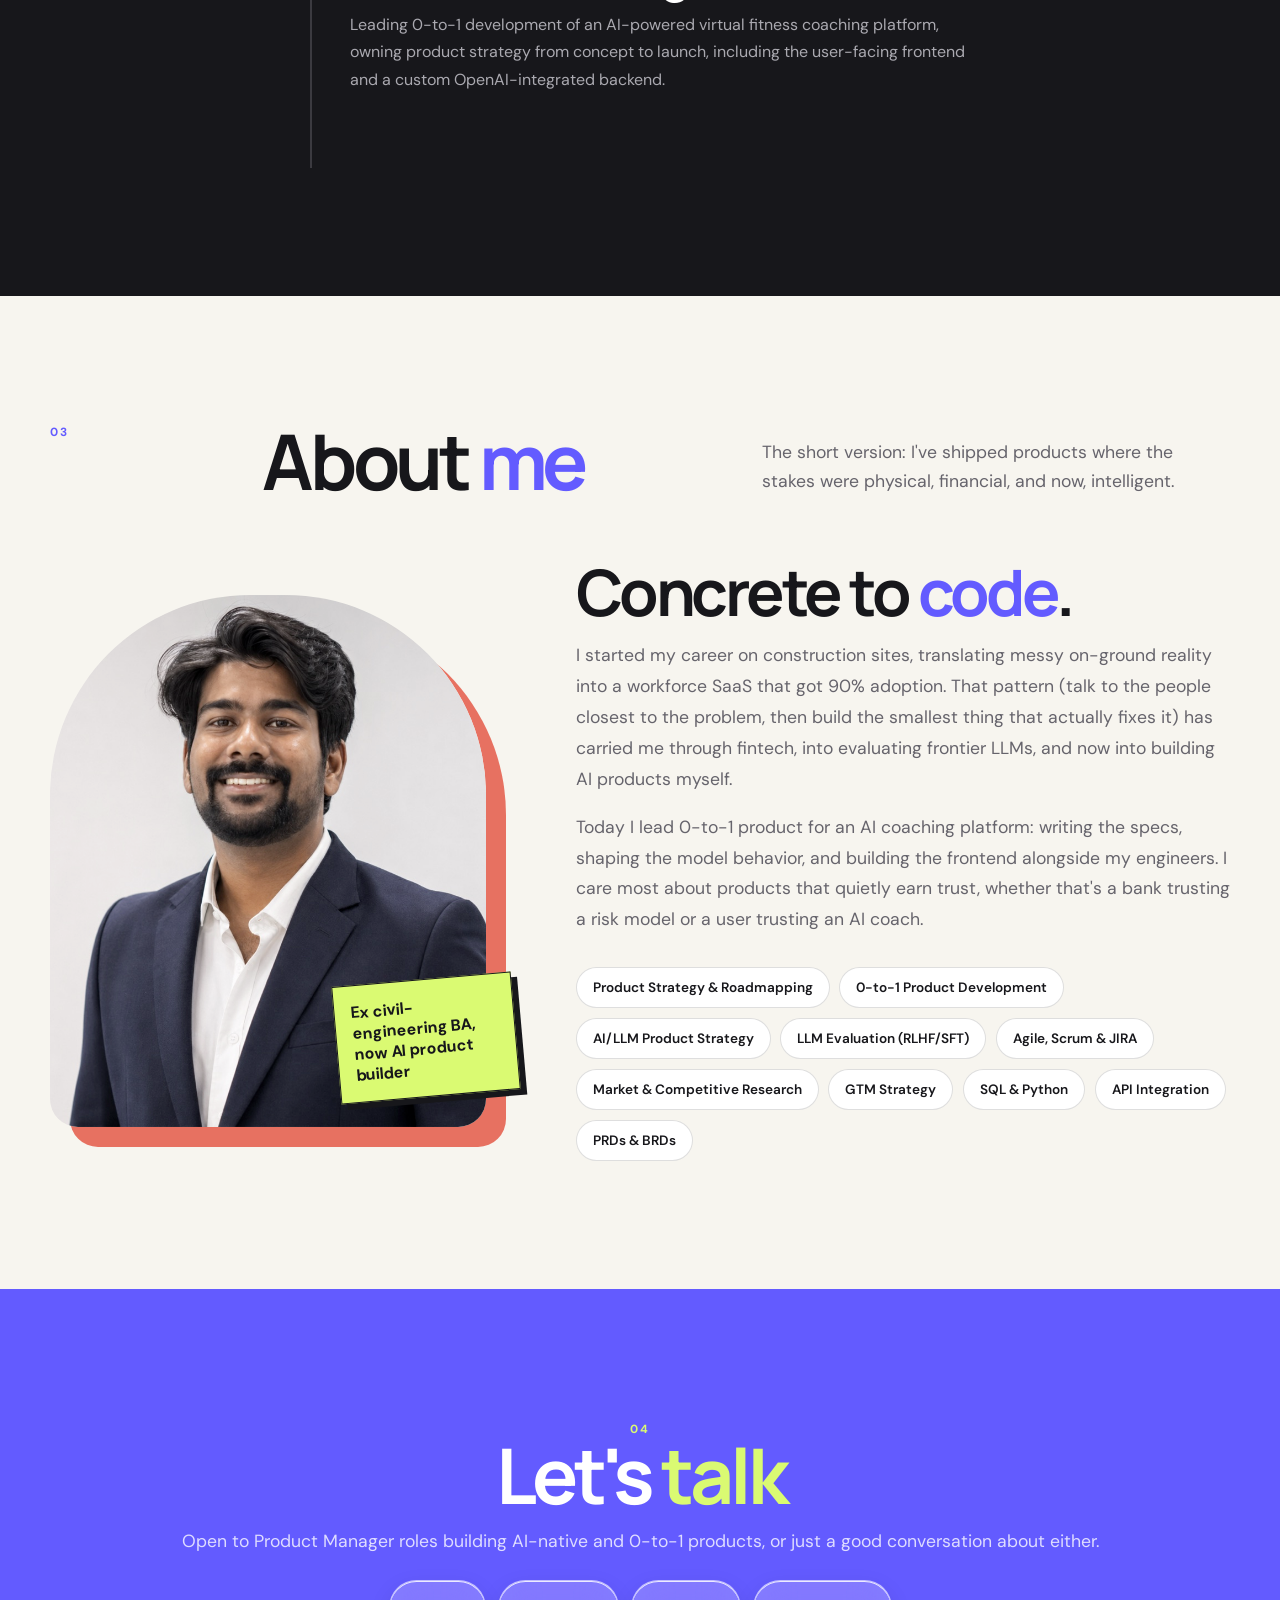
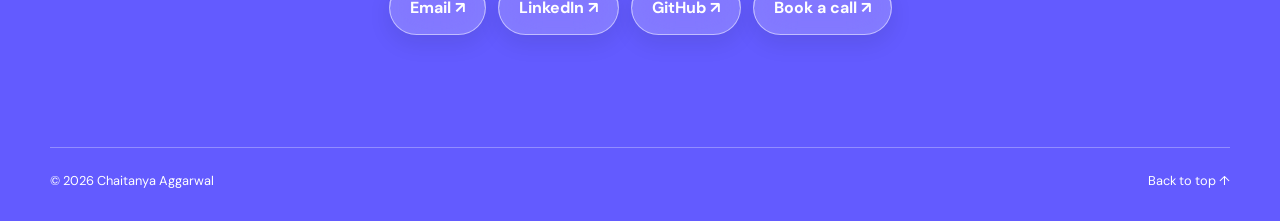
==== commit bc52d46d: "Revise timeline dates and job titles in index.html Updated education and work experience timelines i" ====
--- a/index.html
+++ b/index.html
@@ -248,19 +248,29 @@
             <span>Managed a B2B fintech SaaS roadmap that reduced Non-Performing Assets 20% for banking clients and drove a 25% increase in enterprise upsells. Authored PRDs and ran agile ceremonies for a team of 10 engineers.</span>
           </div>
         </div>
-
+        
         <div class="milestone reveal">
-          <time>2023–2024</time>
+          <time>2023–2025</time>
+          <span class="timeline-dot"></span>
+          <div>
+            <p>George Washington University</p>
+            <h3>Masters in Engineering Management</h3>
+            <span> Graduated with a 3.8 GPA, focusing on systems thinking, project management, product management and data-driven decision-making </span>
+          </div>
+        </div>
+        
+        <div class="milestone reveal">
+          <time>2025–2026</time>
           <span class="timeline-dot"></span>
           <div>
             <p>Handshake AI Solutions</p>
-            <h3>AI/LLM Analyst</h3>
+            <h3>AI/LLM Analyst(Part-Time)</h3>
             <span>Produced and reviewed high-quality human data for RLHF/SFT pipelines, improving model alignment for top AI labs. Conducted expert-level evaluations of LLM outputs for factuality, coherence, and safety.</span>
           </div>
         </div>
 
         <div class="milestone milestone-now reveal">
-          <time>2024–Present</time>
+          <time>2025–Present</time>
           <span class="timeline-dot"></span>
           <div>
             <p>MyEdMaster, LLC</p>
